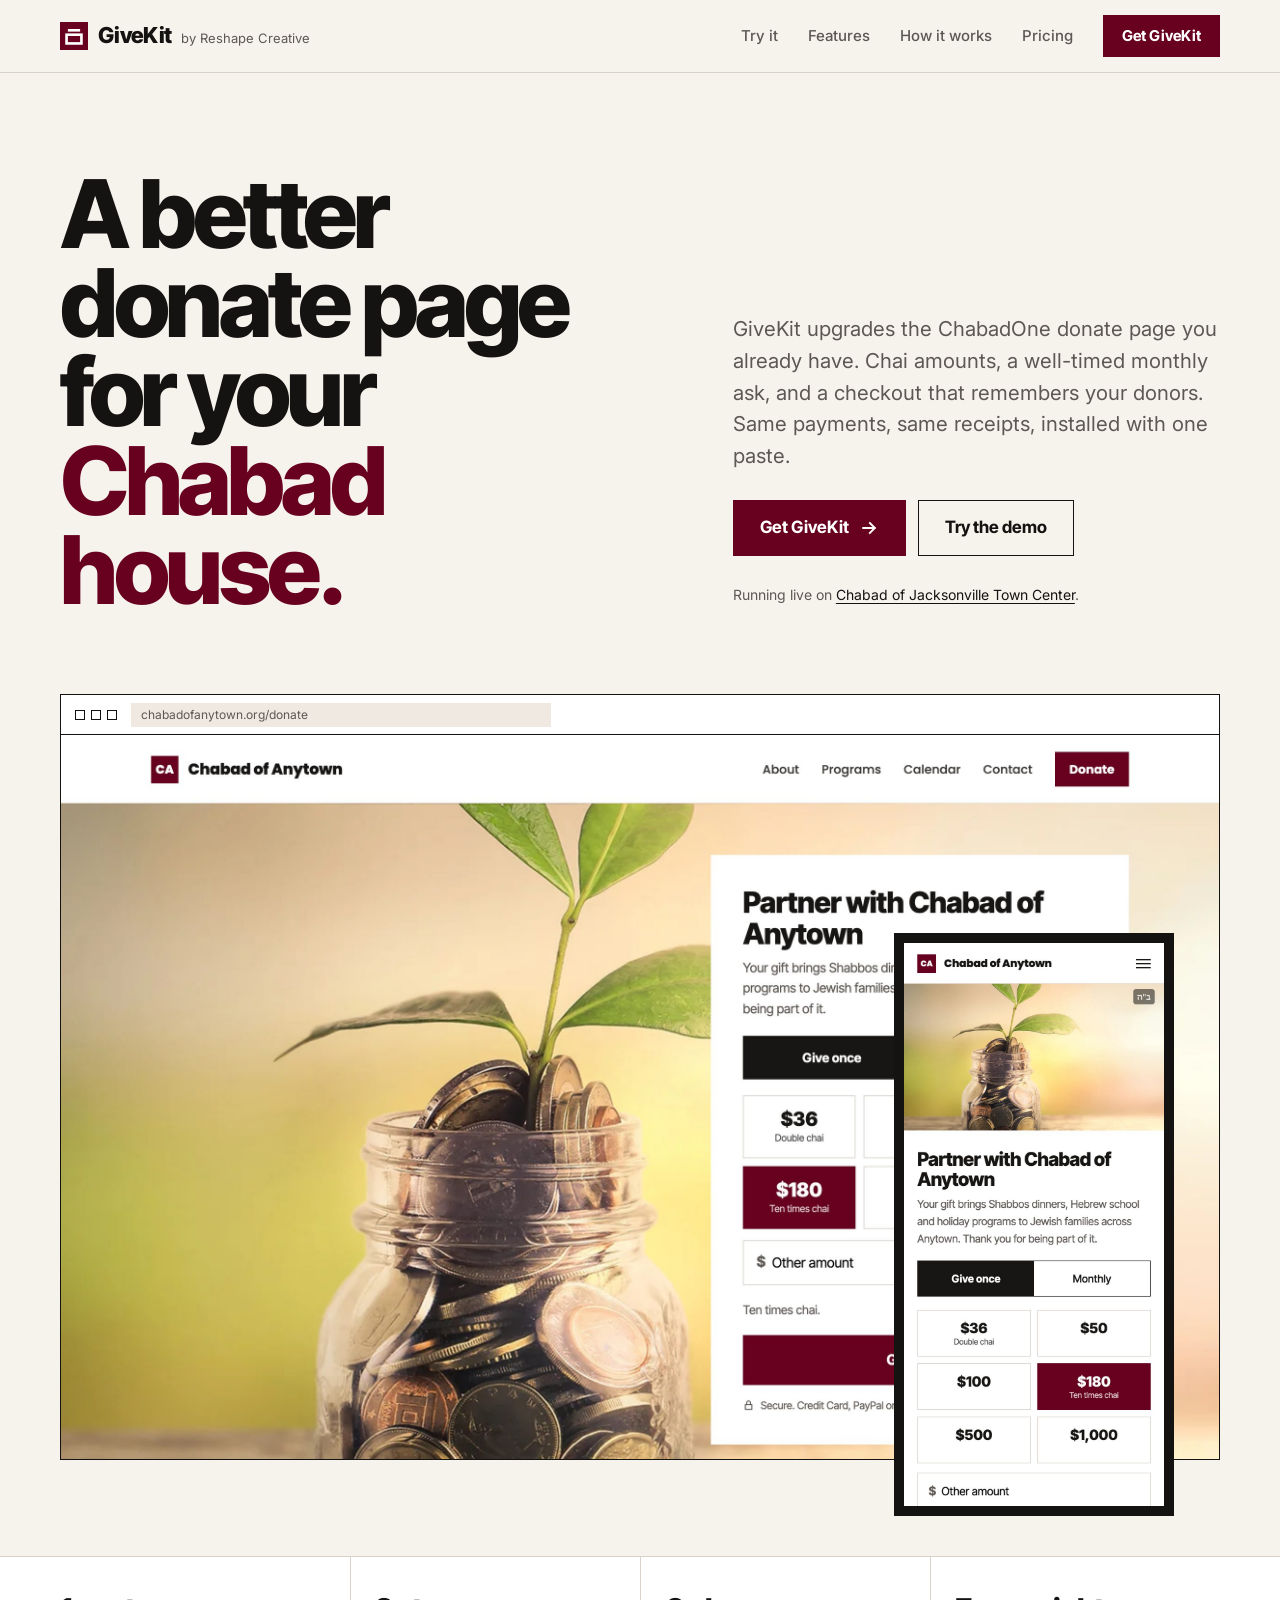
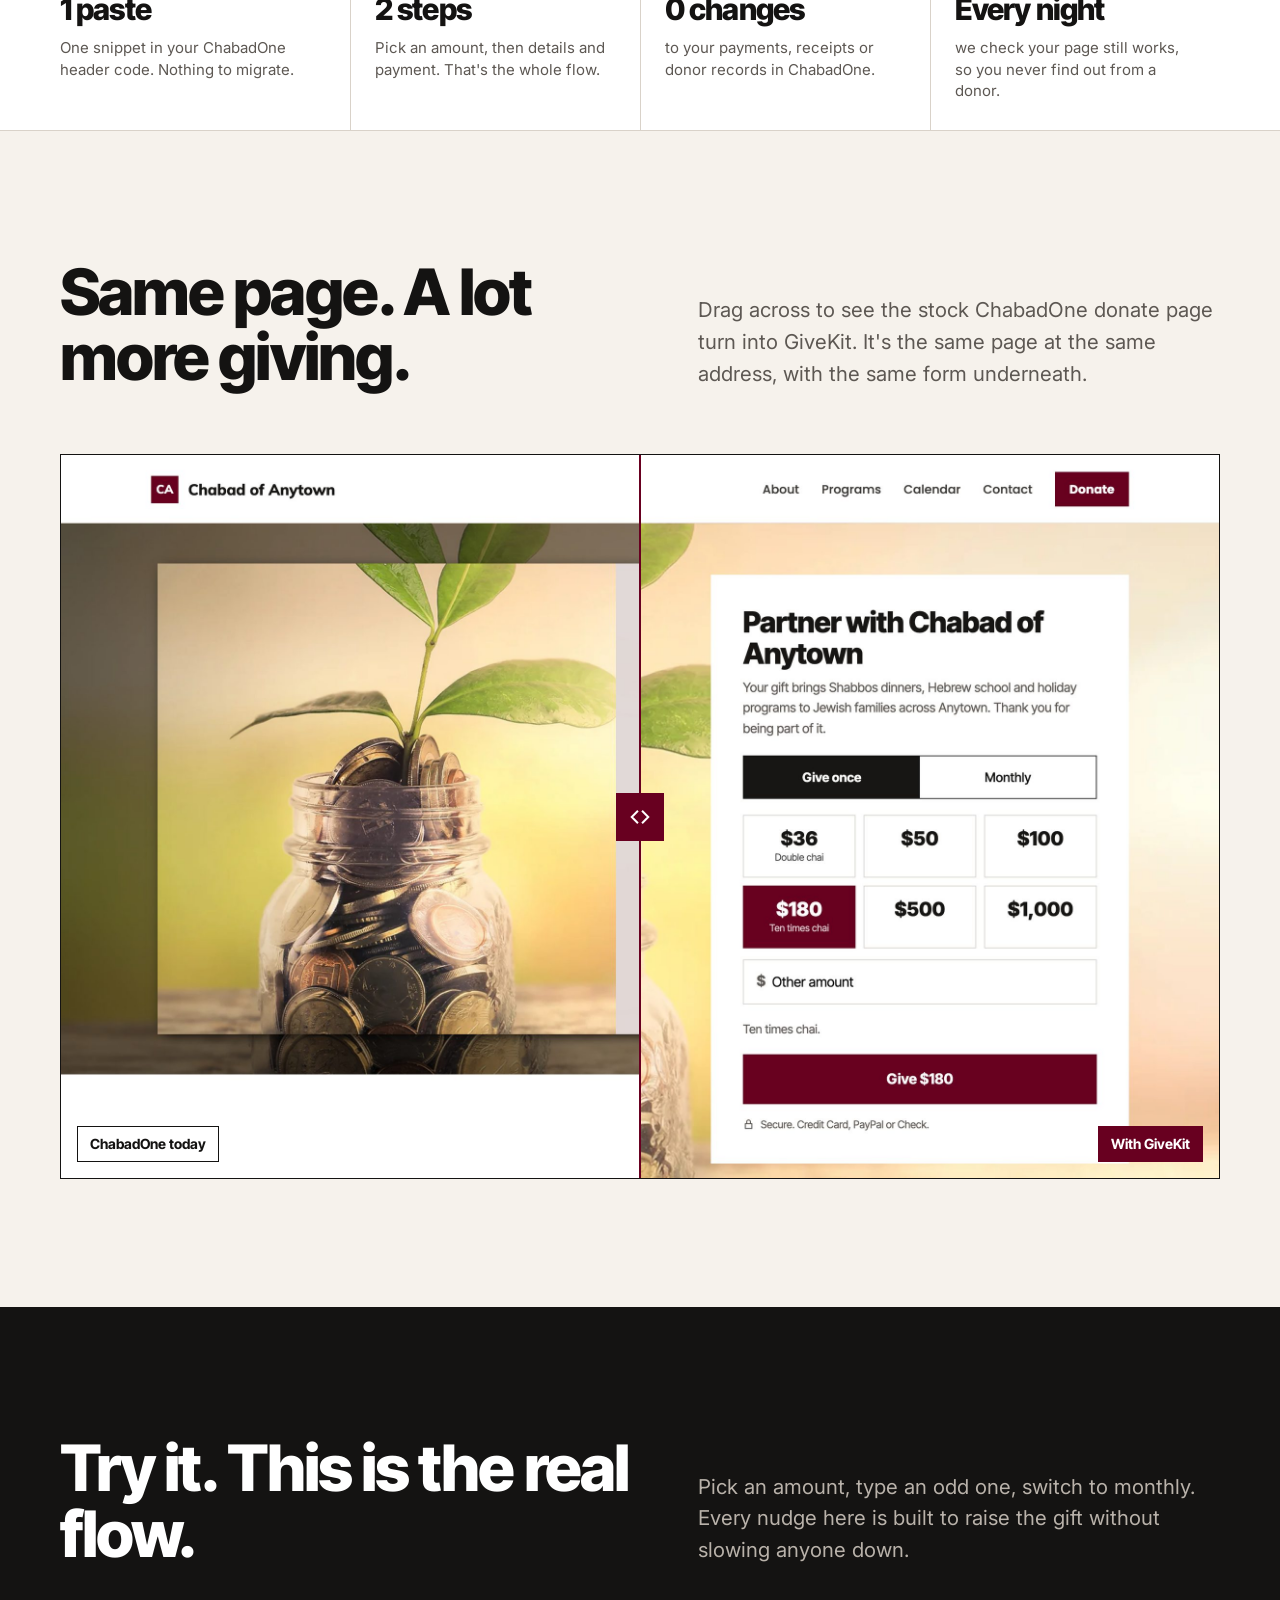
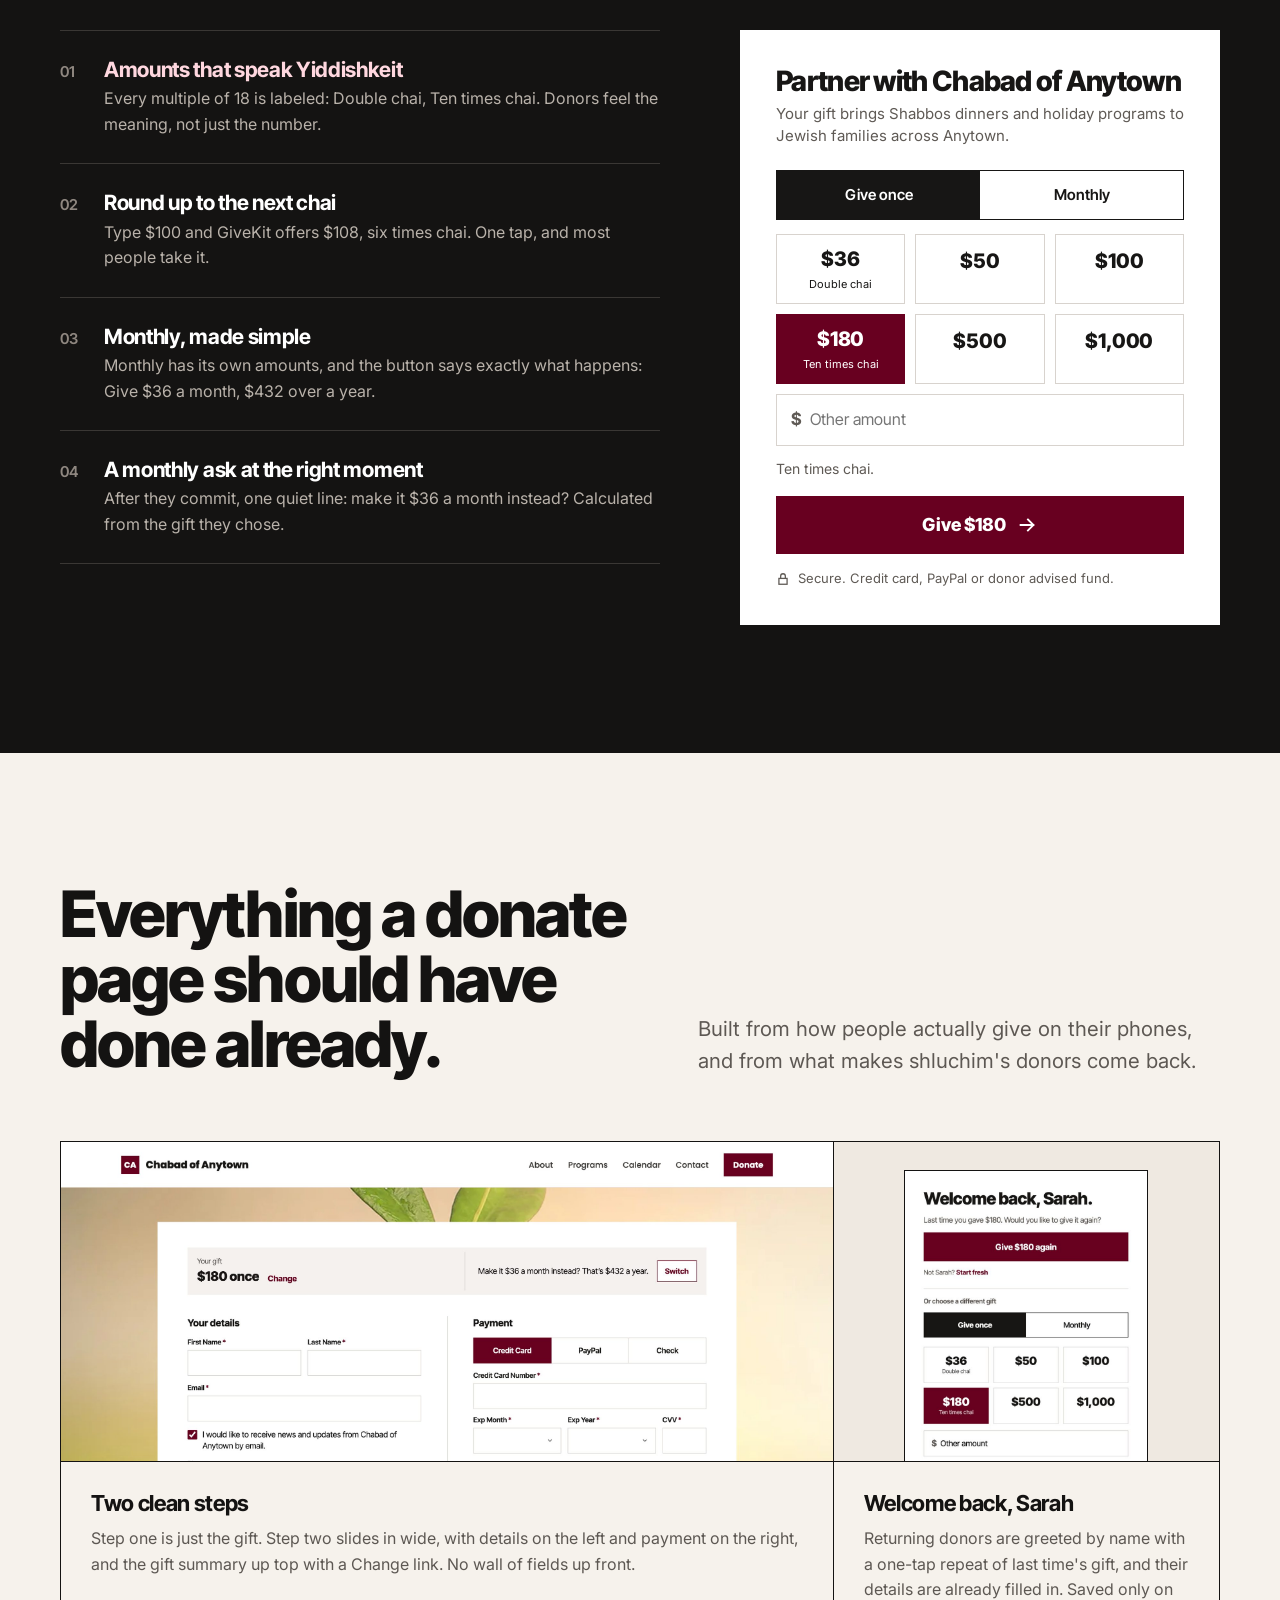
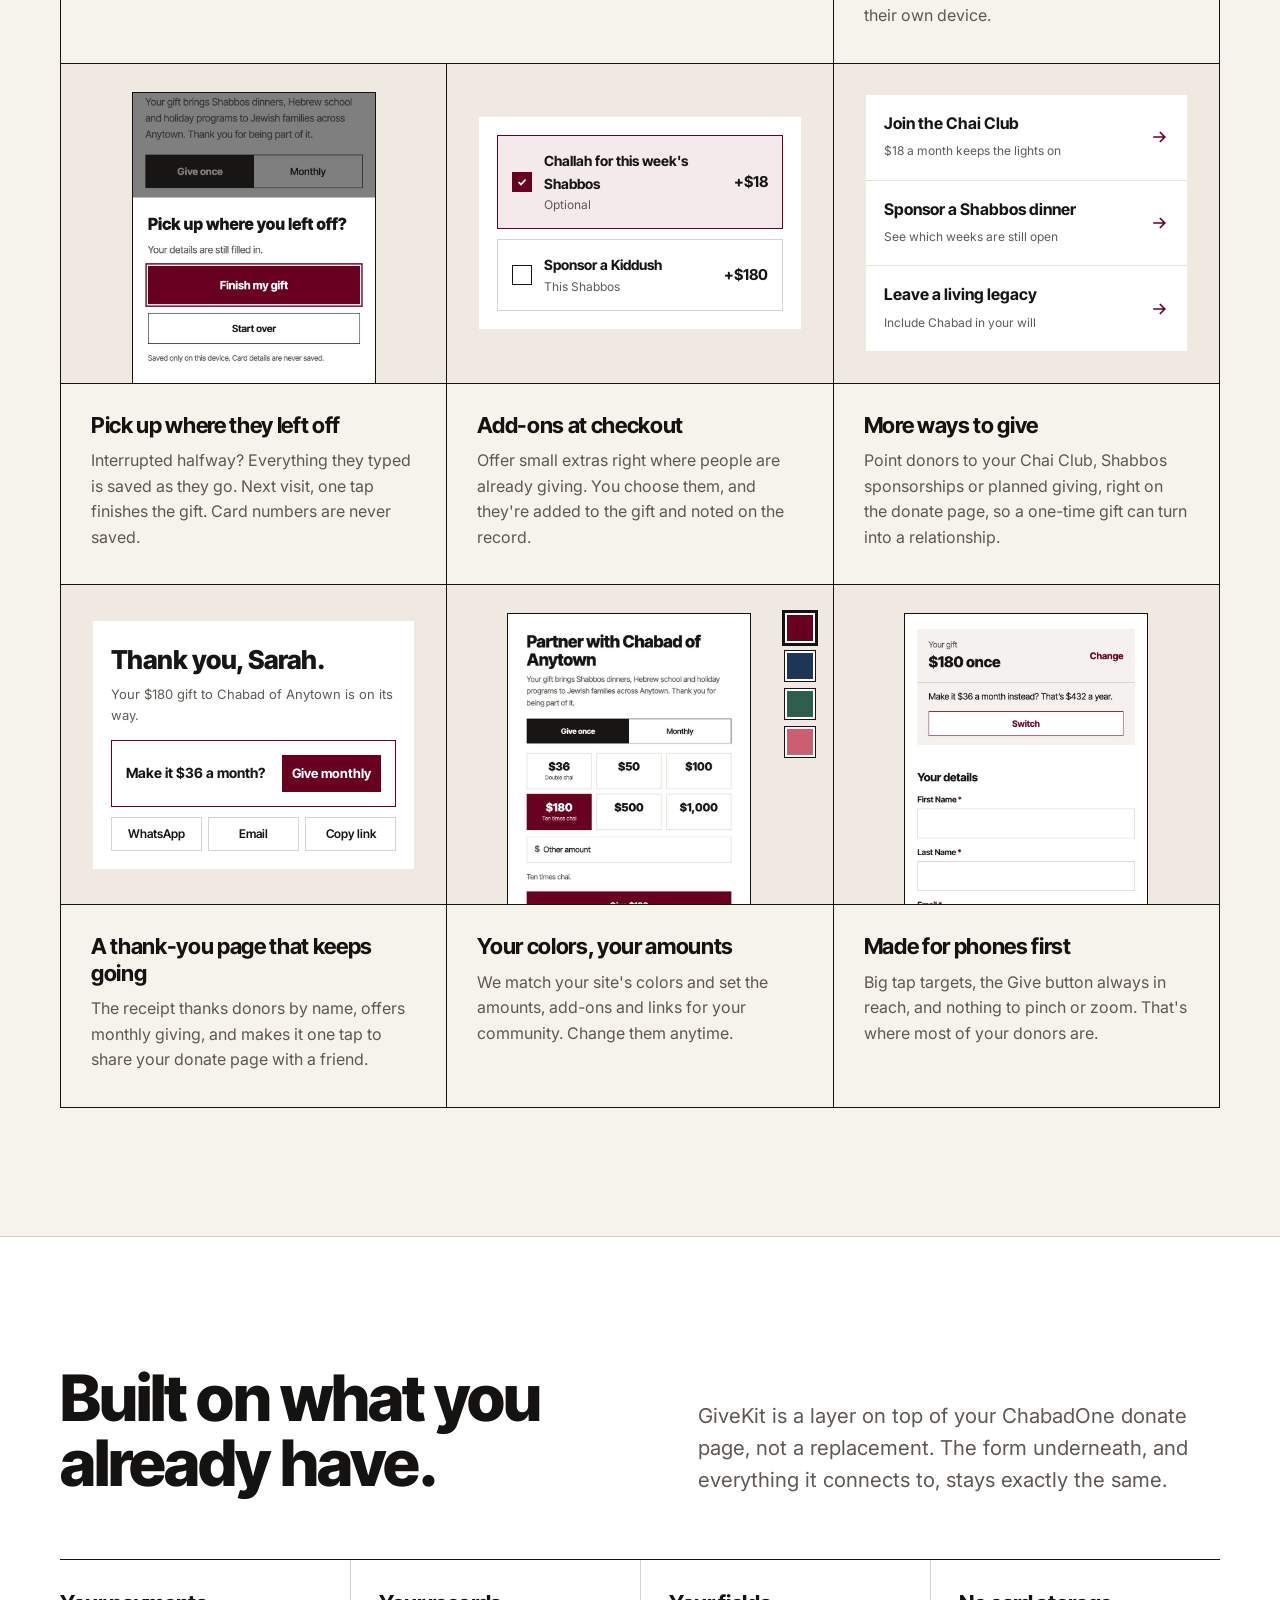
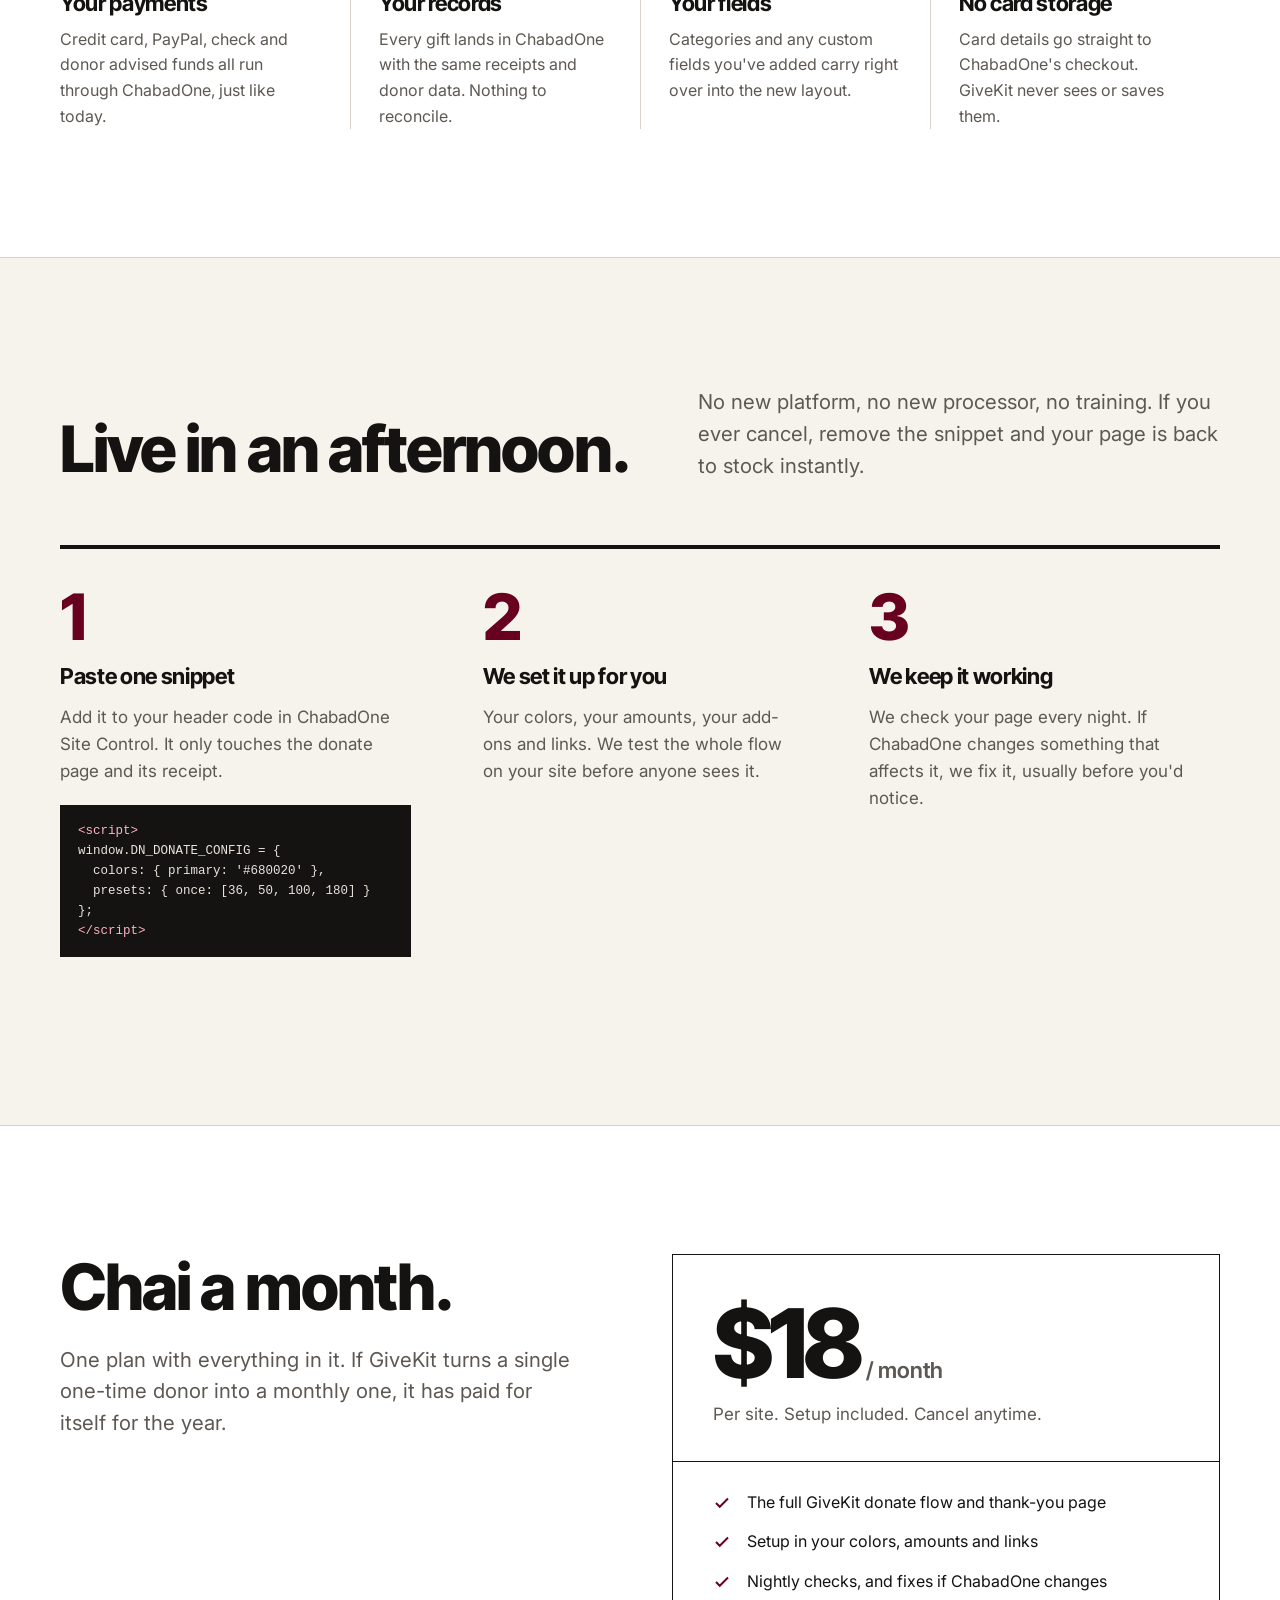
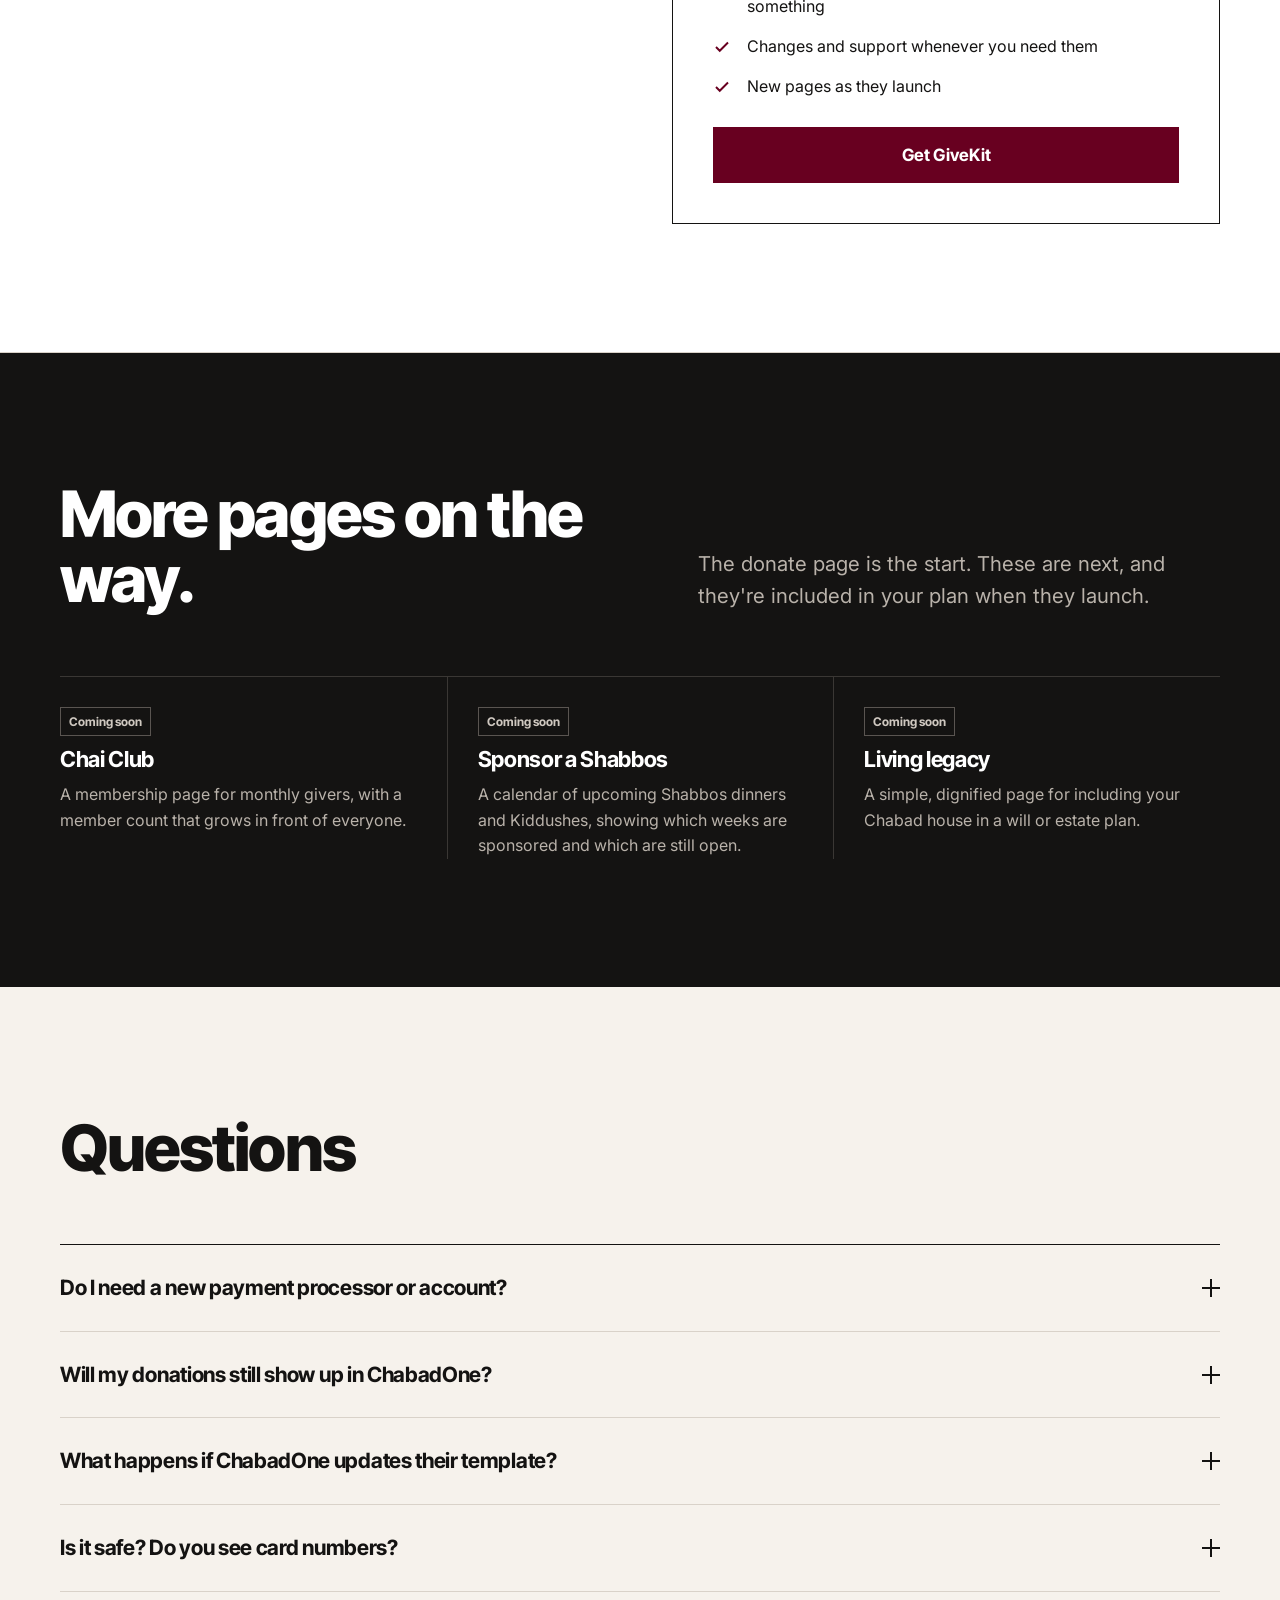
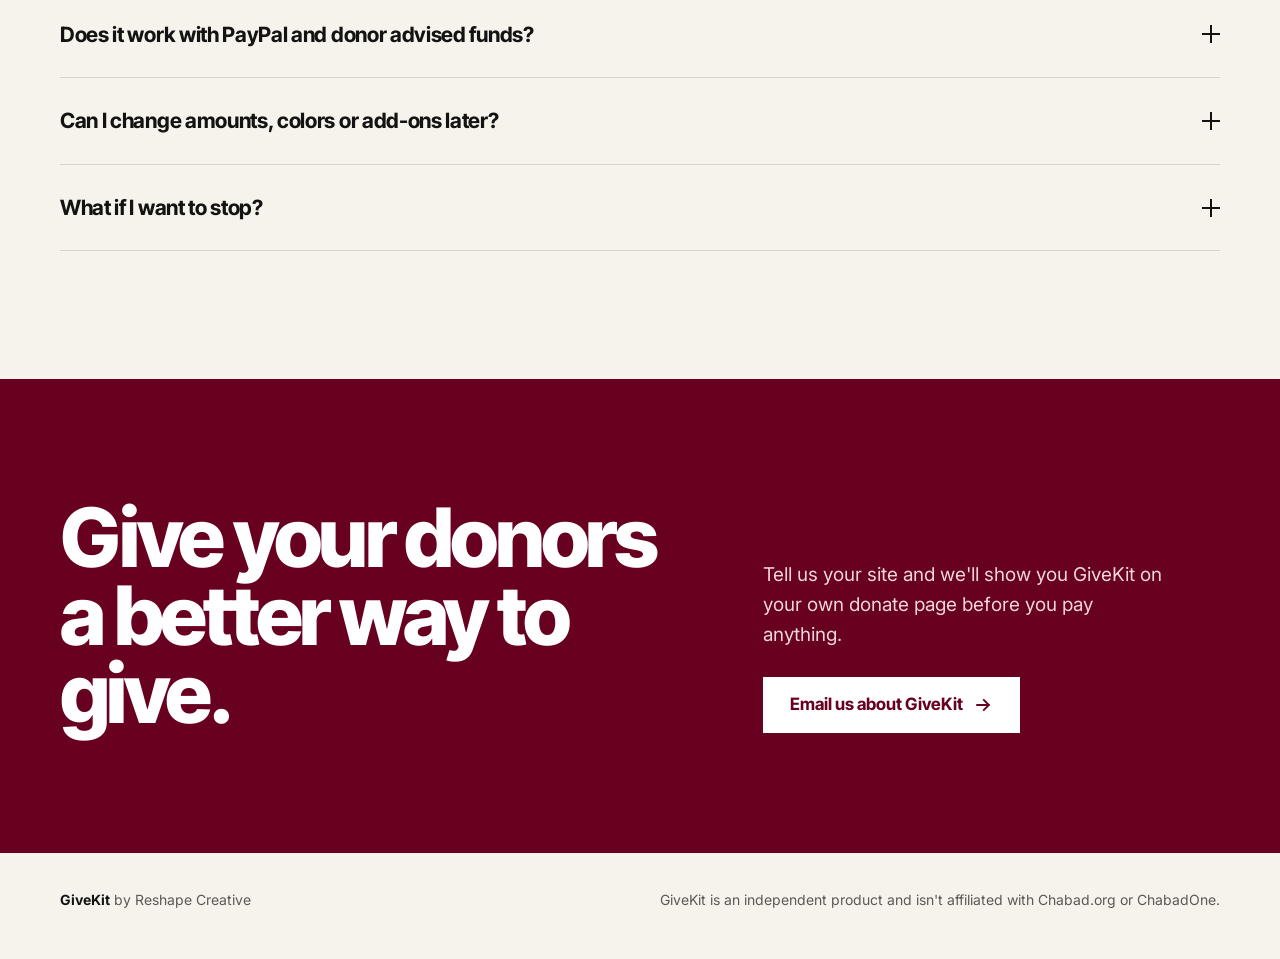
==== givekit/index.html @ 606c8062 "Add GiveKit landing page at /givekit Standalone page (no shared site styles): hero with live screens" ====
<!doctype html>
<html lang="en">
<head>
<meta charset="utf-8">
<meta name="viewport" content="width=device-width, initial-scale=1">
<title>GiveKit by Reshape Creative</title>
<meta name="description" content="GiveKit upgrades the ChabadOne donate page you already have: chai amounts, a smart monthly ask, returning donor memory and a checkout built for phones. Same payments, same receipts, one paste to install.">
<meta property="og:title" content="GiveKit: a better donate page for your Chabad house">
<meta property="og:description" content="Upgrades the ChabadOne donate page you already have. Same payments, same receipts, one paste to install.">
<meta property="og:image" content="https://reshapecreative.com/givekit/img/after-desktop-1.jpg">
<meta name="theme-color" content="#f6f2ec">
<link rel="preconnect" href="https://fonts.googleapis.com">
<link rel="preconnect" href="https://fonts.gstatic.com" crossorigin>
<link href="https://fonts.googleapis.com/css2?family=Inter+Tight:wght@400;500;600;700;800&family=Inter:wght@400;500;600&display=swap" rel="stylesheet">
<link rel="icon" href="data:image/svg+xml,%3Csvg xmlns='http://www.w3.org/2000/svg' viewBox='0 0 32 32'%3E%3Crect width='32' height='32' fill='%23680020'/%3E%3Crect x='9' y='9' width='14' height='3' fill='%23fff'/%3E%3Crect x='7' y='15' width='18' height='10' fill='none' stroke='%23fff' stroke-width='3'/%3E%3C/svg%3E">
<style>
:root {
  --paper: #f6f2ec;
  --white: #ffffff;
  --ink: #141312;
  --muted: #5d5853;
  --line: #d9d2c9;
  --line-2: #e8e2da;
  --soft: #efe9e1;
  --accent: #680020;
  --accent-2: #4f0018;
  --tint: #f4e9eb;
  --display: "Inter Tight", system-ui, -apple-system, "Segoe UI", sans-serif;
  --body: "Inter", system-ui, -apple-system, "Segoe UI", sans-serif;
  --wrap: 1240px;
  --gut: 40px;
}
* { box-sizing: border-box; }
html { -webkit-text-size-adjust: 100%; scroll-behavior: smooth; }
@media (prefers-reduced-motion: reduce) { html { scroll-behavior: auto; } *, *::before, *::after { transition: none !important; animation: none !important; } }
body { margin: 0; background: var(--paper); color: var(--ink); font-family: var(--body); font-size: 17px; line-height: 1.6; -webkit-font-smoothing: antialiased; }
img { display: block; max-width: 100%; height: auto; }
[hidden] { display: none !important; }
a { color: inherit; }
button { font: inherit; color: inherit; cursor: pointer; }
.wrap { max-width: var(--wrap); margin: 0 auto; padding: 0 var(--gut); }
h1, h2, h3 { font-family: var(--display); margin: 0; letter-spacing: -0.03em; line-height: 1.02; font-weight: 800; }
h2 { font-size: clamp(36px, 5vw, 64px); }
h3 { font-size: 22px; letter-spacing: -0.015em; line-height: 1.2; font-weight: 700; }
p { margin: 0; }
.lede { font-size: clamp(18px, 1.6vw, 21px); line-height: 1.55; color: var(--muted); max-width: 40ch; }
.btn { display: inline-flex; align-items: center; justify-content: center; gap: 10px; height: 56px; padding: 0 26px; border: 1px solid var(--accent); background: var(--accent); color: #fff; font-family: var(--display); font-size: 17px; font-weight: 700; text-decoration: none; transition: background .15s, border-color .15s, color .15s; }
.btn:hover { background: var(--accent-2); border-color: var(--accent-2); }
.btn-ghost { background: transparent; color: var(--ink); border-color: var(--ink); }
.btn-ghost:hover { background: var(--ink); color: #fff; border-color: var(--ink); }
.btn svg { flex: none; }
:focus-visible { outline: 2px solid var(--accent); outline-offset: 3px; }

/* ---------- nav ---------- */
.nav { position: sticky; top: 0; z-index: 40; background: rgba(246, 242, 236, .94); backdrop-filter: blur(10px); -webkit-backdrop-filter: blur(10px); border-bottom: 1px solid var(--line); }
.nav .wrap { display: flex; align-items: center; justify-content: space-between; height: 72px; gap: 24px; }
.brand { display: flex; align-items: baseline; gap: 10px; text-decoration: none; }
.brand-mark { align-self: center; width: 28px; height: 28px; flex: none; }
.brand-name { font-family: var(--display); font-weight: 800; font-size: 22px; letter-spacing: -0.03em; }
.brand-by { font-size: 13px; color: var(--muted); white-space: nowrap; }
.nav-links { display: flex; align-items: center; gap: 30px; font-size: 15px; font-weight: 500; }
.nav-links a { text-decoration: none; color: var(--muted); }
.nav-links a:hover { color: var(--ink); }
.nav-links .btn { height: 42px; padding: 0 18px; font-size: 15px; color: #fff; }

/* ---------- hero ---------- */
.hero { padding: 96px 0 0; }
.hero-top { display: grid; grid-template-columns: minmax(0, 1.25fr) minmax(0, 1fr); gap: 64px; align-items: end; }
.hero h1 { font-size: clamp(52px, 7.4vw, 108px); letter-spacing: -0.045em; line-height: .94; }
.hero h1 em { font-style: normal; color: var(--accent); }
.hero-side { display: flex; flex-direction: column; gap: 28px; padding-bottom: 8px; }
.hero-ctas { display: flex; flex-wrap: wrap; gap: 12px; }
.hero-proof { font-size: 14px; color: var(--muted); }
.hero-proof a { color: var(--ink); text-underline-offset: 3px; }
.stage { position: relative; margin-top: 80px; padding-bottom: 96px; }
.browser { background: var(--white); border: 1px solid var(--ink); }
.browser-bar { display: flex; align-items: center; gap: 14px; height: 40px; padding: 0 14px; border-bottom: 1px solid var(--ink); background: var(--white); }
.browser-dots { display: flex; gap: 6px; }
.browser-dots i { width: 10px; height: 10px; border: 1px solid var(--ink); display: block; }
.browser-url { flex: 1; max-width: 420px; height: 24px; display: flex; align-items: center; padding: 0 10px; background: var(--soft); font-size: 12px; color: var(--muted); font-family: var(--body); }
.browser img { width: 100%; }
.phone { position: absolute; right: 4%; bottom: 40px; width: min(25%, 280px); background: var(--ink); padding: 10px; }
.phone img { width: 100%; }

/* ---------- strip ---------- */
.strip { border-top: 1px solid var(--line); border-bottom: 1px solid var(--line); background: var(--white); }
.strip .wrap { display: grid; grid-template-columns: repeat(4, minmax(0, 1fr)); }
.strip-item { padding: 28px 24px 28px 0; display: flex; flex-direction: column; gap: 4px; }
.strip-item + .strip-item { padding-left: 24px; border-left: 1px solid var(--line); }
.strip-num { font-family: var(--display); font-size: 30px; font-weight: 800; letter-spacing: -0.03em; }
.strip-txt { font-size: 15px; color: var(--muted); line-height: 1.45; }

/* ---------- sections ---------- */
.sec { padding: 128px 0; }
.sec-head { display: grid; grid-template-columns: minmax(0, 1.1fr) minmax(0, 1fr); gap: 64px; align-items: end; margin-bottom: 64px; }
.sec-head.single { grid-template-columns: minmax(0, 1fr); max-width: 820px; gap: 0; }
.sec-head h2 { max-width: 14ch; }
.sec-dark { background: var(--ink); color: #fff; }
.sec-dark .lede { color: #b9b2aa; }
.sec-white { background: var(--white); border-top: 1px solid var(--line); border-bottom: 1px solid var(--line); }

/* ---------- before / after ---------- */
.compare { position: relative; border: 1px solid var(--ink); background: var(--white); user-select: none; -webkit-user-select: none; touch-action: pan-y; }
.compare img { width: 100%; }
.compare .after { position: absolute; inset: 0; clip-path: inset(0 0 0 var(--split, 50%)); }
.compare .after img { width: 100%; height: 100%; object-fit: cover; }
.compare-handle { position: absolute; top: 0; bottom: 0; left: var(--split, 50%); width: 2px; margin-left: -1px; background: var(--accent); pointer-events: none; }
.compare-knob { position: absolute; top: 50%; left: 50%; width: 48px; height: 48px; margin: -24px 0 0 -24px; background: var(--accent); color: #fff; display: flex; align-items: center; justify-content: center; }
.compare input { position: absolute; inset: 0; width: 100%; height: 100%; margin: 0; opacity: 0; cursor: ew-resize; }
.compare-tag { position: absolute; bottom: 16px; padding: 6px 12px; font-family: var(--display); font-size: 14px; font-weight: 700; pointer-events: none; }
.compare-tag.l { left: 16px; background: var(--white); border: 1px solid var(--ink); }
.compare-tag.r { right: 16px; background: var(--accent); color: #fff; border: 1px solid var(--accent); }
.compare-note { margin-top: 18px; font-size: 14px; color: var(--muted); }

/* ---------- live demo ---------- */
.demo-grid { display: grid; grid-template-columns: minmax(0, 1fr) 480px; gap: 80px; align-items: start; }
.demo-notes { display: flex; flex-direction: column; }
.demo-note { padding: 26px 0; border-top: 1px solid #3a3734; display: grid; grid-template-columns: 44px minmax(0, 1fr); gap: 4px 0; }
.demo-note:last-child { border-bottom: 1px solid #3a3734; }
.demo-note b { font-family: var(--display); font-size: 15px; color: #8f8780; font-weight: 600; grid-row: span 2; padding-top: 3px; }
.demo-note h3 { color: #fff; font-size: 21px; }
.demo-note p { color: #b9b2aa; font-size: 16px; }
.demo-note.is-on h3 { color: #ffd7df; }

.card { --c: var(--accent); --c2: var(--accent-2); background: var(--white); color: #171615; padding: 36px; font-family: var(--display); position: sticky; top: 104px; }
.card h4 { margin: 0 0 6px; font-size: 28px; font-weight: 800; letter-spacing: -0.025em; line-height: 1.1; }
.card .sub { font-family: var(--body); font-size: 15px; color: #5f5a55; margin-bottom: 22px; line-height: 1.5; }
.freq { display: grid; grid-template-columns: 1fr 1fr; border: 1px solid #171615; margin-bottom: 14px; }
.freq button { height: 48px; border: 0; background: #fff; font-family: var(--display); font-size: 15px; font-weight: 600; }
.freq button.on { background: #171615; color: #fff; }
.presets { display: grid; grid-template-columns: repeat(3, minmax(0, 1fr)); gap: 10px; margin-bottom: 10px; }
.presets button { height: 70px; border: 1px solid #d8d3ce; background: #fff; display: flex; flex-direction: column; align-items: center; justify-content: center; gap: 1px; transition: border-color .15s, background .15s; }
.presets button:hover { border-color: #171615; }
.presets button.on { background: var(--c); border-color: var(--c); color: #fff; }
.presets .amt { font-size: 20px; font-weight: 800; letter-spacing: -0.01em; }
.presets .lbl { font-family: var(--body); font-size: 11px; min-height: 14px; }
.other { display: flex; align-items: center; height: 52px; border: 1px solid #d8d3ce; padding: 0 14px; gap: 6px; margin-bottom: 12px; }
.other:focus-within { border-color: #171615; }
.other span { font-weight: 700; color: #5f5a55; }
.other input { flex: 1; min-width: 0; border: 0; outline: 0; font: inherit; font-size: 16px; background: transparent; }
.round { display: flex; align-items: center; justify-content: space-between; gap: 12px; padding: 12px 14px; background: var(--tint); font-family: var(--body); font-size: 14px; margin-bottom: 12px; }
.round button { flex: none; height: 36px; padding: 0 12px; border: 1px solid var(--c); background: #fff; color: var(--c); font-family: var(--display); font-weight: 700; font-size: 14px; }
.round button:hover { background: var(--c); color: #fff; }
.impact { font-family: var(--body); font-size: 14px; color: #5f5a55; min-height: 21px; margin-bottom: 16px; }
.go { width: 100%; height: 58px; border: 0; background: var(--c); color: #fff; font-family: var(--display); font-size: 18px; font-weight: 800; display: flex; align-items: center; justify-content: center; gap: 10px; }
.go:hover { background: var(--c2); }
.secure { display: flex; align-items: center; gap: 8px; margin-top: 14px; font-family: var(--body); font-size: 13px; color: #5f5a55; }
.step { transition: opacity .22s ease, transform .22s ease; }
.step.leave { opacity: 0; transform: translateX(-24px); }
.step.enter { opacity: 0; transform: translateX(24px); transition: none; }
.summary { background: #f4f1ee; padding: 16px 18px; display: flex; flex-wrap: wrap; align-items: center; justify-content: space-between; gap: 10px; margin-bottom: 18px; }
.summary .s-l { font-family: var(--body); font-size: 12px; color: #5f5a55; }
.summary .s-a { font-size: 22px; font-weight: 800; }
.summary .chg { border: 0; background: none; color: var(--c); font-weight: 700; font-size: 14px; padding: 0; }
.summary .ups { flex: 1 0 100%; margin: 4px -18px -16px; padding: 12px 18px 14px; border-top: 1px solid #d8d3ce; display: flex; align-items: center; justify-content: space-between; gap: 12px; font-family: var(--body); font-size: 14px; }
.summary .ups button { flex: none; height: 36px; padding: 0 12px; border: 1px solid var(--c); background: #fff; color: var(--c); font-family: var(--display); font-weight: 700; font-size: 14px; }
.fake-row { display: grid; grid-template-columns: 1fr 1fr; gap: 10px; margin-bottom: 10px; }
.fake { display: flex; flex-direction: column; gap: 4px; font-family: var(--body); font-size: 12px; font-weight: 600; }
.fake i { display: block; height: 44px; border: 1px solid #d8d3ce; font-style: normal; font-weight: 400; font-size: 15px; padding: 11px 12px; color: #171615; }
.tabs { display: grid; grid-template-columns: repeat(3, 1fr); border: 1px solid #d8d3ce; margin: 6px 0 14px; }
.tabs span { height: 40px; display: flex; align-items: center; justify-content: center; font-size: 13px; font-weight: 600; }
.tabs span + span { border-left: 1px solid #d8d3ce; }
.tabs span.on { background: var(--c); color: #fff; }
.demo-toast { margin-top: 12px; font-family: var(--body); font-size: 14px; background: #f4f1ee; padding: 12px 14px; }

/* ---------- features ---------- */
.feats { display: grid; grid-template-columns: repeat(3, minmax(0, 1fr)); border-top: 1px solid var(--ink); border-left: 1px solid var(--ink); }
.feat { border-right: 1px solid var(--ink); border-bottom: 1px solid var(--ink); background: var(--paper); display: flex; flex-direction: column; }
.feat-vis { height: 320px; display: flex; align-items: center; justify-content: center; padding: 32px; background: var(--soft); border-bottom: 1px solid var(--ink); overflow: hidden; position: relative; }
.feat-txt { padding: 28px 30px 34px; display: flex; flex-direction: column; gap: 10px; }
.feat-txt p { color: var(--muted); font-size: 16px; }
.feat.wide { grid-column: span 2; }
.feat.wide .feat-vis { height: 320px; }
.ui { background: #fff; font-family: var(--display); color: #171615; width: 100%; max-width: 360px; }
.ui-pad { padding: 18px; }
.mini-presets { display: grid; grid-template-columns: repeat(3, 1fr); gap: 8px; }
.mini-presets span { height: 62px; border: 1px solid #d8d3ce; display: flex; flex-direction: column; align-items: center; justify-content: center; font-weight: 800; font-size: 18px; background: #fff; }
.mini-presets span small { font-family: var(--body); font-weight: 400; font-size: 10px; }
.mini-presets span.on { background: var(--accent); color: #fff; border-color: var(--accent); }
.shot-crop { width: 100%; height: 100%; object-fit: cover; object-position: top; border: 1px solid var(--ink); }
.feat-vis.bleed { padding: 28px 28px 0; align-items: flex-end; }
.bleed .shot-b { width: 74%; height: 100%; object-fit: cover; object-position: top; border: 1px solid var(--ink); border-bottom: 0; background: #fff; }
.bleed .shot-b.bottom { object-position: bottom; }
.swatches { position: absolute; right: 18px; top: 28px; display: flex; flex-direction: column; gap: 8px; z-index: 2; }
.swatches button { width: 30px; height: 30px; border: 2px solid #fff; padding: 0; outline: 1px solid var(--ink); }
.swatches button.on { outline: 3px solid var(--ink); }
.themes { position: relative; width: 74%; height: 100%; margin-right: 22px; }
.themes img { position: absolute; inset: 0; width: 100%; height: 100%; object-fit: cover; object-position: top; border: 1px solid var(--ink); border-bottom: 0; background: #fff; opacity: 0; transition: opacity .3s; }
.themes img.on { opacity: 1; }
.thanks-ui h5 { margin: 0 0 4px; font-size: 26px; font-weight: 800; letter-spacing: -0.02em; }
.thanks-ui p { font-family: var(--body); font-size: 13px; color: #5f5a55; margin-bottom: 14px; }
.thanks-ui .tm { border: 1px solid var(--accent); padding: 14px; display: flex; align-items: center; justify-content: space-between; gap: 10px; font-size: 14px; font-weight: 700; }
.thanks-ui .tm span { background: var(--accent); color: #fff; padding: 8px 10px; font-size: 13px; white-space: nowrap; }
.thanks-ui .sh { display: flex; gap: 6px; margin-top: 10px; }
.thanks-ui .sh span { flex: 1; height: 34px; border: 1px solid #d8d3ce; display: flex; align-items: center; justify-content: center; font-size: 12px; font-weight: 600; }
.addon-ui { display: flex; flex-direction: column; gap: 10px; }
.addon-ui .ad { display: flex; align-items: center; gap: 12px; border: 1px solid #d8d3ce; padding: 14px; background: #fff; font-size: 14px; font-weight: 700; }
.addon-ui .ad.on { border-color: var(--accent); background: var(--tint); }
.addon-ui .bx { width: 20px; height: 20px; border: 1px solid #171615; flex: none; display: flex; align-items: center; justify-content: center; }
.addon-ui .ad.on .bx { background: var(--accent); border-color: var(--accent); }
.addon-ui .ad small { display: block; font-family: var(--body); font-weight: 400; font-size: 12px; color: #5f5a55; }
.addon-ui .pr { margin-left: auto; font-size: 15px; }
.ways-ui { width: 100%; max-width: 420px; background: #fff; }
.ways-ui div { display: flex; align-items: center; justify-content: space-between; padding: 16px 18px; border-bottom: 1px solid #e6e2de; font-family: var(--display); }
.ways-ui div:last-child { border-bottom: 0; }
.ways-ui b { display: block; font-size: 16px; }
.ways-ui small { font-family: var(--body); font-size: 12px; color: #5f5a55; }
.ways-ui svg { color: var(--accent); flex: none; }

/* ---------- step 2 showcase ---------- */
.showcase { border: 1px solid var(--ink); background: var(--white); }

/* ---------- compat ---------- */
.compat { display: grid; grid-template-columns: repeat(4, minmax(0, 1fr)); gap: 0; border-top: 1px solid var(--ink); }
.compat div { padding: 30px 28px 0 0; display: flex; flex-direction: column; gap: 10px; }
.compat div + div { padding-left: 28px; border-left: 1px solid var(--line); }
.compat p { color: var(--muted); font-size: 16px; }

/* ---------- how ---------- */
.steps { display: grid; grid-template-columns: repeat(3, minmax(0, 1fr)); gap: 0; counter-reset: s; }
.stepbox { padding: 36px 36px 40px 0; border-top: 4px solid var(--ink); display: flex; flex-direction: column; gap: 14px; }
.stepbox + .stepbox { padding-left: 36px; }
.stepbox .n { font-family: var(--display); font-size: 64px; font-weight: 800; letter-spacing: -0.05em; line-height: 1; color: var(--accent); }
.stepbox p { color: var(--muted); }
.snippet { margin-top: 6px; background: var(--ink); color: #e9e3db; font-family: ui-monospace, "SF Mono", Menlo, monospace; font-size: 12.5px; line-height: 1.6; padding: 16px 18px; overflow-x: auto; white-space: pre; }
.snippet .k { color: #ffb3c1; }

/* ---------- pricing ---------- */
.price-grid { display: grid; grid-template-columns: minmax(0, 1fr) minmax(0, 1fr); gap: 64px; align-items: start; }
.price-card { background: var(--white); border: 1px solid var(--ink); }
.price-top { padding: 40px 40px 32px; border-bottom: 1px solid var(--ink); }
.price-amt { font-family: var(--display); font-size: 96px; font-weight: 800; letter-spacing: -0.06em; line-height: 1; }
.price-amt small { font-size: 22px; letter-spacing: -0.01em; font-weight: 600; color: var(--muted); margin-left: 6px; }
.price-sub { margin-top: 10px; color: var(--muted); }
.price-list { list-style: none; margin: 0; padding: 28px 40px; display: flex; flex-direction: column; gap: 14px; }
.price-list li { display: grid; grid-template-columns: 22px minmax(0, 1fr); gap: 12px; font-size: 16px; }
.price-list svg { color: var(--accent); margin-top: 4px; }
.price-cta { padding: 0 40px 40px; }
.price-cta .btn { width: 100%; }

/* ---------- roadmap ---------- */
.road { display: grid; grid-template-columns: repeat(3, minmax(0, 1fr)); gap: 0; border-top: 1px solid #3a3734; }
.road div { padding: 30px 30px 0 0; display: flex; flex-direction: column; gap: 10px; }
.road div + div { padding-left: 30px; border-left: 1px solid #3a3734; }
.road h3 { color: #fff; }
.road p { color: #b9b2aa; font-size: 16px; }
.road .soon { align-self: flex-start; font-family: var(--display); font-size: 12px; font-weight: 700; padding: 4px 8px; border: 1px solid #5a5551; color: #cfc8c0; }

/* ---------- faq ---------- */
.faq { border-top: 1px solid var(--ink); }
.faq details { border-bottom: 1px solid var(--line); }
.faq summary { list-style: none; cursor: pointer; display: flex; justify-content: space-between; align-items: center; gap: 24px; padding: 26px 0; font-family: var(--display); font-size: 21px; font-weight: 700; letter-spacing: -0.015em; }
.faq summary::-webkit-details-marker { display: none; }
.faq summary i { flex: none; width: 18px; height: 18px; position: relative; }
.faq summary i::before, .faq summary i::after { content: ""; position: absolute; left: 0; right: 0; top: 8px; height: 2px; background: var(--ink); transition: transform .2s; }
.faq summary i::after { transform: rotate(90deg); }
.faq details[open] summary i::after { transform: rotate(0); }
.faq .a { padding: 0 0 28px; color: var(--muted); max-width: 70ch; }

/* ---------- final ---------- */
.final { background: var(--accent); color: #fff; padding: 120px 0; }
.final .wrap { display: grid; grid-template-columns: minmax(0, 1.4fr) minmax(0, 1fr); gap: 64px; align-items: end; }
.final h2 { font-size: clamp(44px, 6.4vw, 92px); letter-spacing: -0.045em; line-height: .95; }
.final p { color: #f1d6dc; font-size: 19px; margin-bottom: 26px; max-width: 34ch; }
.final .btn { background: #fff; color: var(--accent); border-color: #fff; }
.final .btn:hover { background: var(--ink); color: #fff; border-color: var(--ink); }
.foot { padding: 36px 0 48px; font-size: 14px; color: var(--muted); }
.foot .wrap { display: flex; flex-wrap: wrap; justify-content: space-between; gap: 12px 32px; }

/* ---------- reveal ---------- */
.rv { opacity: 0; transform: translateY(18px); transition: opacity .6s ease, transform .6s ease; }
.rv.in { opacity: 1; transform: none; }
.no-js .rv { opacity: 1; transform: none; }

/* ---------- responsive ---------- */
@media (max-width: 1080px) {
  :root { --gut: 28px; }
  .hero-top, .sec-head, .price-grid, .final .wrap { grid-template-columns: minmax(0, 1fr); gap: 32px; }
  .demo-grid { grid-template-columns: minmax(0, 1fr); gap: 48px; }
  .card { position: relative; top: auto; max-width: 520px; }
  .feats { grid-template-columns: repeat(2, minmax(0, 1fr)); }
  .feat.wide { grid-column: span 2; }
  .compat { grid-template-columns: repeat(2, minmax(0, 1fr)); }
  .compat div:nth-child(3) { padding-left: 0; border-left: 0; }
  .compat div:nth-child(n+3) { padding-top: 36px; }
}
@media (max-width: 760px) {
  :root { --gut: 20px; }
  body { font-size: 16px; }
  .nav .wrap { height: 62px; }
  .nav-links a:not(.btn) { display: none; }
  .brand-by { display: none; }
  .hero { padding-top: 56px; }
  .stage { margin-top: 48px; padding-bottom: 120px; }
  .phone { width: 40%; right: 12px; bottom: 24px; padding: 6px; }
  .browser-bar { height: 30px; }
  .browser-url { display: none; }
  .strip .wrap { grid-template-columns: repeat(2, minmax(0, 1fr)); }
  .strip-item, .strip-item + .strip-item { padding: 22px 16px; border-left: 0; }
  .strip-item:nth-child(even) { border-left: 1px solid var(--line); }
  .strip-item:nth-child(n+3) { border-top: 1px solid var(--line); }
  .strip-num { font-size: 23px; white-space: nowrap; }
  .sec { padding: 88px 0; }
  .sec-head { margin-bottom: 40px; }
  .feats { grid-template-columns: minmax(0, 1fr); }
  .feat.wide { grid-column: auto; }
  .feat-vis, .feat.wide .feat-vis { height: 260px; padding: 22px; }
  .card { padding: 24px 20px; }
  .steps, .road, .compat { grid-template-columns: minmax(0, 1fr); }
  .stepbox, .stepbox + .stepbox { padding: 28px 0 36px; }
  .road div, .road div + div, .compat div, .compat div + div { padding: 26px 0 0; border-left: 0; }
  .road div + div, .compat div + div { margin-top: 26px; border-top: 1px solid var(--line); }
  .road div + div { border-top-color: #3a3734; }
  .compat div:nth-child(n+3) { padding-top: 26px; }
  .price-top, .price-list { padding-left: 24px; padding-right: 24px; }
  .price-cta { padding: 0 24px 28px; }
  .price-amt { font-size: 76px; }
  .final { padding: 88px 0; }
  .compare-tag { bottom: 10px; font-size: 12px; padding: 4px 8px; }
  .compare-tag.l { left: 10px; } .compare-tag.r { right: 10px; }
  .compare-knob { width: 40px; height: 40px; margin: -20px 0 0 -20px; }
}
</style>
</head>
<body class="no-js">
<script>document.body.classList.remove('no-js');</script>

<header class="nav">
  <div class="wrap">
    <a class="brand" href="#top" aria-label="GiveKit home">
      <svg class="brand-mark" viewBox="0 0 32 32" aria-hidden="true"><rect width="32" height="32" fill="#680020"/><rect x="9" y="8" width="14" height="3" fill="#fff"/><rect x="7.5" y="14.5" width="17" height="10" fill="none" stroke="#fff" stroke-width="3"/></svg>
      <span class="brand-name">GiveKit</span>
      <span class="brand-by">by Reshape Creative</span>
    </a>
    <nav class="nav-links" aria-label="Page">
      <a href="#demo">Try it</a>
      <a href="#features">Features</a>
      <a href="#how">How it works</a>
      <a href="#pricing">Pricing</a>
      <a class="btn" href="#get">Get GiveKit</a>
    </nav>
  </div>
</header>

<main id="top">
  <section class="hero">
    <div class="wrap">
      <div class="hero-top">
        <h1>A better donate page for your <em>Chabad house.</em></h1>
        <div class="hero-side">
          <p class="lede">GiveKit upgrades the ChabadOne donate page you already have. Chai amounts, a well-timed monthly ask, and a checkout that remembers your donors. Same payments, same receipts, installed with one paste.</p>
          <div class="hero-ctas">
            <a class="btn" href="#get">Get GiveKit <svg width="20" height="20" viewBox="0 0 24 24" fill="none" stroke="currentColor" stroke-width="2.2" stroke-linecap="square" aria-hidden="true"><path d="M5 12h14M13 6l6 6-6 6"/></svg></a>
            <a class="btn btn-ghost" href="#demo">Try the demo</a>
          </div>
          <p class="hero-proof">Running live on <a href="https://www.southsidechabad.com/4970020" target="_blank" rel="noopener">Chabad of Jacksonville Town Center</a>.</p>
        </div>
      </div>
      <div class="stage rv">
        <div class="browser">
          <div class="browser-bar"><span class="browser-dots"><i></i><i></i><i></i></span><span class="browser-url">chabadofanytown.org/donate</span></div>
          <img src="img/after-desktop-1.jpg" width="2400" height="1500" alt="A ChabadOne donate page with GiveKit: a photo behind a clean white panel with a once or monthly switch, six chai amounts and a large Give $180 button.">
        </div>
        <div class="phone"><img src="img/after-mobile-1.jpg" width="780" height="1688" alt="The same donate page on a phone."></div>
      </div>
    </div>
  </section>

  <section class="strip" aria-label="At a glance">
    <div class="wrap">
      <div class="strip-item"><span class="strip-num">1 paste</span><span class="strip-txt">One snippet in your ChabadOne header code. Nothing to migrate.</span></div>
      <div class="strip-item"><span class="strip-num">2 steps</span><span class="strip-txt">Pick an amount, then details and payment. That's the whole flow.</span></div>
      <div class="strip-item"><span class="strip-num">0 changes</span><span class="strip-txt">to your payments, receipts or donor records in ChabadOne.</span></div>
      <div class="strip-item"><span class="strip-num">Every night</span><span class="strip-txt">we check your page still works, so you never find out from a donor.</span></div>
    </div>
  </section>

  <section class="sec" id="compare">
    <div class="wrap">
      <div class="sec-head">
        <h2>Same page. A lot more giving.</h2>
        <p class="lede">Drag across to see the stock ChabadOne donate page turn into GiveKit. It's the same page at the same address, with the same form underneath.</p>
      </div>
      <div class="compare rv" style="--split:50%">
        <img src="img/before-desktop.jpg" width="2400" height="1500" alt="The standard ChabadOne donate page.">
        <div class="after"><img src="img/after-desktop-1.jpg" width="2400" height="1500" alt="" aria-hidden="true"></div>
        <span class="compare-tag l">ChabadOne today</span>
        <span class="compare-tag r">With GiveKit</span>
        <div class="compare-handle"><span class="compare-knob"><svg width="22" height="22" viewBox="0 0 24 24" fill="none" stroke="currentColor" stroke-width="2.2" stroke-linecap="square" aria-hidden="true"><path d="M9 6l-6 6 6 6M15 6l6 6-6 6"/></svg></span></div>
        <input type="range" min="0" max="100" value="50" aria-label="Compare the standard page with GiveKit">
      </div>
    </div>
  </section>

  <section class="sec sec-dark" id="demo">
    <div class="wrap">
      <div class="sec-head">
        <h2>Try it. This is the real flow.</h2>
        <p class="lede">Pick an amount, type an odd one, switch to monthly. Every nudge here is built to raise the gift without slowing anyone down.</p>
      </div>
      <div class="demo-grid">
        <div class="demo-notes">
          <div class="demo-note" data-note="chai"><b>01</b><h3>Amounts that speak Yiddishkeit</h3><p>Every multiple of 18 is labeled: Double chai, Ten times chai. Donors feel the meaning, not just the number.</p></div>
          <div class="demo-note" data-note="round"><b>02</b><h3>Round up to the next chai</h3><p>Type $100 and GiveKit offers $108, six times chai. One tap, and most people take it.</p></div>
          <div class="demo-note" data-note="monthly"><b>03</b><h3>Monthly, made simple</h3><p>Monthly has its own amounts, and the button says exactly what happens: Give $36 a month, $432 over a year.</p></div>
          <div class="demo-note" data-note="upsell"><b>04</b><h3>A monthly ask at the right moment</h3><p>After they commit, one quiet line: make it $36 a month instead? Calculated from the gift they chose.</p></div>
        </div>
        <div class="card" id="demoCard" aria-live="polite">
          <div class="step" id="s1">
            <h4>Partner with Chabad of Anytown</h4>
            <p class="sub">Your gift brings Shabbos dinners and holiday programs to Jewish families across Anytown.</p>
            <div class="freq" role="group" aria-label="Frequency"><button type="button" data-f="once" class="on">Give once</button><button type="button" data-f="monthly">Monthly</button></div>
            <div class="presets" id="presets"></div>
            <label class="other"><span>$</span><input id="other" inputmode="decimal" placeholder="Other amount" aria-label="Other amount"></label>
            <div class="round" id="round" hidden><span id="roundTxt"></span><button type="button" id="roundBtn">Round up</button></div>
            <p class="impact" id="impact"></p>
            <button type="button" class="go" id="go"><span id="goTxt">Give $180</span><svg width="22" height="22" viewBox="0 0 24 24" fill="none" stroke="currentColor" stroke-width="2" stroke-linecap="square" aria-hidden="true"><path d="M5 12h14M13 6l6 6-6 6"/></svg></button>
            <p class="secure"><svg width="14" height="14" viewBox="0 0 24 24" fill="none" stroke="currentColor" stroke-width="2.2" aria-hidden="true"><rect x="5" y="11" width="14" height="10"/><path d="M8 11V7a4 4 0 0 1 8 0v4"/></svg>Secure. Credit card, PayPal or donor advised fund.</p>
          </div>
          <div class="step" id="s2" hidden>
            <div class="summary"><div><div class="s-l">Your gift</div><div class="s-a" id="sumAmt">$180 once</div></div><button type="button" class="chg" id="chg">Change</button><div class="ups" id="ups"><span id="upsTxt"></span><button type="button" id="upsBtn">Switch</button></div></div>
            <div class="fake-row"><label class="fake">First name<i>Sarah</i></label><label class="fake">Last name<i>Cohen</i></label></div>
            <label class="fake" style="margin-bottom:10px">Email<i>sarah@example.com</i></label>
            <div class="tabs"><span class="on">Credit card</span><span>PayPal</span><span>DAF</span></div>
            <button type="button" class="go" id="donate"><span id="donTxt">Donate $180</span></button>
            <p class="demo-toast" id="toast" hidden>This is a demo. On your site, this button hands off to ChabadOne's own secure checkout, exactly as it does today.</p>
          </div>
        </div>
      </div>
    </div>
  </section>

  <section class="sec" id="features">
    <div class="wrap">
      <div class="sec-head">
        <h2>Everything a donate page should have done already.</h2>
        <p class="lede">Built from how people actually give on their phones, and from what makes shluchim's donors come back.</p>
      </div>
      <div class="feats">
        <article class="feat wide rv">
          <div class="feat-vis" style="padding:0"><img class="shot-crop" style="border:0" src="img/after-desktop-2.jpg" width="2400" height="1667" alt="Step two of the GiveKit flow: a wide panel with the gift summary and monthly offer on top, contact details on the left and payment on the right."></div>
          <div class="feat-txt"><h3>Two clean steps</h3><p>Step one is just the gift. Step two slides in wide, with details on the left and payment on the right, and the gift summary up top with a Change link. No wall of fields up front.</p></div>
        </article>
        <article class="feat rv">
          <div class="feat-vis bleed"><img class="shot-b" src="img/welcome-panel.jpg" alt="A welcome back panel reading Welcome back, Sarah, with a button to give $180 again."></div>
          <div class="feat-txt"><h3>Welcome back, Sarah</h3><p>Returning donors are greeted by name with a one-tap repeat of last time's gift, and their details are already filled in. Saved only on their own device.</p></div>
        </article>
        <article class="feat rv">
          <div class="feat-vis bleed"><img class="shot-b bottom" src="img/resume-mobile.jpg" alt="A phone showing Pick up where you left off, with a Finish my $180 gift button."></div>
          <div class="feat-txt"><h3>Pick up where they left off</h3><p>Interrupted halfway? Everything they typed is saved as they go. Next visit, one tap finishes the gift. Card numbers are never saved.</p></div>
        </article>
        <article class="feat rv">
          <div class="feat-vis">
            <div class="ui ui-pad addon-ui">
              <div class="ad on"><span class="bx"><svg width="12" height="12" viewBox="0 0 24 24" fill="none" stroke="#fff" stroke-width="3.5" aria-hidden="true"><path d="M5 12l5 5 9-10"/></svg></span><span>Challah for this week's Shabbos<small>Optional</small></span><span class="pr">+$18</span></div>
              <div class="ad"><span class="bx"></span><span>Sponsor a Kiddush<small>This Shabbos</small></span><span class="pr">+$180</span></div>
            </div>
          </div>
          <div class="feat-txt"><h3>Add-ons at checkout</h3><p>Offer small extras right where people are already giving. You choose them, and they're added to the gift and noted on the record.</p></div>
        </article>
        <article class="feat rv">
          <div class="feat-vis">
            <div class="ui ways-ui">
              <div><span><b>Join the Chai Club</b><small>$18 a month keeps the lights on</small></span><svg width="20" height="20" viewBox="0 0 24 24" fill="none" stroke="currentColor" stroke-width="2" aria-hidden="true"><path d="M5 12h14M13 6l6 6-6 6"/></svg></div>
              <div><span><b>Sponsor a Shabbos dinner</b><small>See which weeks are still open</small></span><svg width="20" height="20" viewBox="0 0 24 24" fill="none" stroke="currentColor" stroke-width="2" aria-hidden="true"><path d="M5 12h14M13 6l6 6-6 6"/></svg></div>
              <div><span><b>Leave a living legacy</b><small>Include Chabad in your will</small></span><svg width="20" height="20" viewBox="0 0 24 24" fill="none" stroke="currentColor" stroke-width="2" aria-hidden="true"><path d="M5 12h14M13 6l6 6-6 6"/></svg></div>
            </div>
          </div>
          <div class="feat-txt"><h3>More ways to give</h3><p>Point donors to your Chai Club, Shabbos sponsorships or planned giving, right on the donate page, so a one-time gift can turn into a relationship.</p></div>
        </article>
        <article class="feat rv">
          <div class="feat-vis">
            <div class="ui ui-pad thanks-ui">
              <h5>Thank you, Sarah.</h5>
              <p>Your $180 gift to Chabad of Anytown is on its way.</p>
              <div class="tm">Make it $36 a month? <span>Give monthly</span></div>
              <div class="sh"><span>WhatsApp</span><span>Email</span><span>Copy link</span></div>
            </div>
          </div>
          <div class="feat-txt"><h3>A thank-you page that keeps going</h3><p>The receipt thanks donors by name, offers monthly giving, and makes it one tap to share your donate page with a friend.</p></div>
        </article>
        <article class="feat rv">
          <div class="feat-vis bleed" id="themeVis">
            <div class="themes">
              <img class="on" src="img/theme-maroon.jpg" alt="The GiveKit panel in maroon." data-t="maroon">
              <img src="img/theme-navy.jpg" alt="The GiveKit panel in navy." data-t="navy">
              <img src="img/theme-green.jpg" alt="The GiveKit panel in green." data-t="green">
              <img src="img/theme-rose.jpg" alt="The GiveKit panel in rose." data-t="rose">
            </div>
            <div class="swatches" role="group" aria-label="Preview colors">
              <button type="button" class="on" data-t="maroon" style="background:#680020" aria-label="Maroon"></button>
              <button type="button" data-t="navy" style="background:#1d3557" aria-label="Navy"></button>
              <button type="button" data-t="green" style="background:#2f5d50" aria-label="Green"></button>
              <button type="button" data-t="rose" style="background:#cb5e70" aria-label="Rose"></button>
            </div>
          </div>
          <div class="feat-txt"><h3>Your colors, your amounts</h3><p>We match your site's colors and set the amounts, add-ons and links for your community. Change them anytime.</p></div>
        </article>
        <article class="feat rv">
          <div class="feat-vis bleed"><img class="shot-b" src="img/after-mobile-2.jpg" alt="Step two on a phone, with the gift summary and the monthly offer stacked."></div>
          <div class="feat-txt"><h3>Made for phones first</h3><p>Big tap targets, the Give button always in reach, and nothing to pinch or zoom. That's where most of your donors are.</p></div>
        </article>
      </div>
    </div>
  </section>

  <section class="sec sec-white" id="compat">
    <div class="wrap">
      <div class="sec-head">
        <h2>Built on what you already have.</h2>
        <p class="lede">GiveKit is a layer on top of your ChabadOne donate page, not a replacement. The form underneath, and everything it connects to, stays exactly the same.</p>
      </div>
      <div class="compat">
        <div><h3>Your payments</h3><p>Credit card, PayPal, check and donor advised funds all run through ChabadOne, just like today.</p></div>
        <div><h3>Your records</h3><p>Every gift lands in ChabadOne with the same receipts and donor data. Nothing to reconcile.</p></div>
        <div><h3>Your fields</h3><p>Categories and any custom fields you've added carry right over into the new layout.</p></div>
        <div><h3>No card storage</h3><p>Card details go straight to ChabadOne's checkout. GiveKit never sees or saves them.</p></div>
      </div>
    </div>
  </section>

  <section class="sec" id="how">
    <div class="wrap">
      <div class="sec-head">
        <h2>Live in an afternoon.</h2>
        <p class="lede">No new platform, no new processor, no training. If you ever cancel, remove the snippet and your page is back to stock instantly.</p>
      </div>
      <div class="steps">
        <div class="stepbox rv"><span class="n">1</span><h3>Paste one snippet</h3><p>Add it to your header code in ChabadOne Site Control. It only touches the donate page and its receipt.</p>
<div class="snippet"><span class="k">&lt;script&gt;</span>
window.DN_DONATE_CONFIG = {
  colors: { primary: '#680020' },
  presets: { once: [36, 50, 100, 180] }
};
<span class="k">&lt;/script&gt;</span></div></div>
        <div class="stepbox rv"><span class="n">2</span><h3>We set it up for you</h3><p>Your colors, your amounts, your add-ons and links. We test the whole flow on your site before anyone sees it.</p></div>
        <div class="stepbox rv"><span class="n">3</span><h3>We keep it working</h3><p>We check your page every night. If ChabadOne changes something that affects it, we fix it, usually before you'd notice.</p></div>
      </div>
    </div>
  </section>

  <section class="sec sec-white" id="pricing">
    <div class="wrap">
      <div class="price-grid">
        <div class="sec-head single" style="margin:0">
          <h2>Chai a month.</h2>
          <p class="lede" style="margin-top:24px">One plan with everything in it. If GiveKit turns a single one-time donor into a monthly one, it has paid for itself for the year.</p>
        </div>
        <div class="price-card rv">
          <div class="price-top"><div class="price-amt">$18<small>/ month</small></div><p class="price-sub">Per site. Setup included. Cancel anytime.</p></div>
          <ul class="price-list">
            <li><svg width="18" height="18" viewBox="0 0 24 24" fill="none" stroke="currentColor" stroke-width="2.6" aria-hidden="true"><path d="M4 12l5 5 11-11"/></svg><span>The full GiveKit donate flow and thank-you page</span></li>
            <li><svg width="18" height="18" viewBox="0 0 24 24" fill="none" stroke="currentColor" stroke-width="2.6" aria-hidden="true"><path d="M4 12l5 5 11-11"/></svg><span>Setup in your colors, amounts and links</span></li>
            <li><svg width="18" height="18" viewBox="0 0 24 24" fill="none" stroke="currentColor" stroke-width="2.6" aria-hidden="true"><path d="M4 12l5 5 11-11"/></svg><span>Nightly checks, and fixes if ChabadOne changes something</span></li>
            <li><svg width="18" height="18" viewBox="0 0 24 24" fill="none" stroke="currentColor" stroke-width="2.6" aria-hidden="true"><path d="M4 12l5 5 11-11"/></svg><span>Changes and support whenever you need them</span></li>
            <li><svg width="18" height="18" viewBox="0 0 24 24" fill="none" stroke="currentColor" stroke-width="2.6" aria-hidden="true"><path d="M4 12l5 5 11-11"/></svg><span>New pages as they launch</span></li>
          </ul>
          <div class="price-cta"><a class="btn" href="#get">Get GiveKit</a></div>
        </div>
      </div>
    </div>
  </section>

  <section class="sec sec-dark" id="next">
    <div class="wrap">
      <div class="sec-head">
        <h2>More pages on the way.</h2>
        <p class="lede">The donate page is the start. These are next, and they're included in your plan when they launch.</p>
      </div>
      <div class="road">
        <div><span class="soon">Coming soon</span><h3>Chai Club</h3><p>A membership page for monthly givers, with a member count that grows in front of everyone.</p></div>
        <div><span class="soon">Coming soon</span><h3>Sponsor a Shabbos</h3><p>A calendar of upcoming Shabbos dinners and Kiddushes, showing which weeks are sponsored and which are still open.</p></div>
        <div><span class="soon">Coming soon</span><h3>Living legacy</h3><p>A simple, dignified page for including your Chabad house in a will or estate plan.</p></div>
      </div>
    </div>
  </section>

  <section class="sec" id="faq">
    <div class="wrap">
      <div class="sec-head single"><h2>Questions</h2></div>
      <div class="faq">
        <details><summary>Do I need a new payment processor or account?<i></i></summary><p class="a">No. Gifts go through your existing ChabadOne donate form and processor, exactly as they do now. GiveKit only changes how the page looks and guides the donor.</p></details>
        <details><summary>Will my donations still show up in ChabadOne?<i></i></summary><p class="a">Yes. Every gift is submitted by ChabadOne's own form, so receipts, reports and donor records are the same as today. Add-ons are added to the gift and noted on the record.</p></details>
        <details><summary>What happens if ChabadOne updates their template?<i></i></summary><p class="a">That's what the monthly plan is for. We check every GiveKit page every night, and if a change on ChabadOne's side affects yours, we fix it. If something ever fails to load, your page simply shows the standard ChabadOne form, so donations never stop.</p></details>
        <details><summary>Is it safe? Do you see card numbers?<i></i></summary><p class="a">Card details are typed into ChabadOne's own fields and go straight to their secure checkout. GiveKit never stores or sends card information anywhere. The only things remembered are a returning donor's name and contact details, on their own device, so the form can fill itself in next time.</p></details>
        <details><summary>Does it work with PayPal and donor advised funds?<i></i></summary><p class="a">Yes. Every payment option on your current page keeps working, including PayPal, checks and donor advised funds.</p></details>
        <details><summary>Can I change amounts, colors or add-ons later?<i></i></summary><p class="a">Anytime. Tell us and we'll update it, or edit the settings in your snippet yourself.</p></details>
        <details><summary>What if I want to stop?<i></i></summary><p class="a">Remove the snippet from your header code and your donate page instantly goes back to the standard ChabadOne page. No contracts.</p></details>
      </div>
    </div>
  </section>

  <section class="final" id="get">
    <div class="wrap">
      <h2>Give your donors a better way to give.</h2>
      <div>
        <p>Tell us your site and we'll show you GiveKit on your own donate page before you pay anything.</p>
        <a class="btn" id="contactBtn" href="mailto:shneurnovack@gmail.com?subject=GiveKit%20for%20my%20Chabad%20house&amp;body=Hi%2C%20I%27d%20like%20GiveKit%20on%20our%20donate%20page.%0A%0AOur%20website%3A%20">Email us about GiveKit <svg width="20" height="20" viewBox="0 0 24 24" fill="none" stroke="currentColor" stroke-width="2.2" stroke-linecap="square" aria-hidden="true"><path d="M5 12h14M13 6l6 6-6 6"/></svg></a>
      </div>
    </div>
  </section>
</main>

<footer class="foot">
  <div class="wrap">
    <span><strong style="color:var(--ink)">GiveKit</strong> by Reshape Creative</span>
    <span>GiveKit is an independent product and isn't affiliated with Chabad.org or ChabadOne.</span>
  </div>
</footer>

<script>
(function () {
  /* reveal on scroll */
  var rv = document.querySelectorAll('.rv');
  if ('IntersectionObserver' in window) {
    var io = new IntersectionObserver(function (es) { es.forEach(function (e) { if (e.isIntersecting) { e.target.classList.add('in'); io.unobserve(e.target); } }); }, { rootMargin: '0px 0px -8% 0px' });
    rv.forEach(function (el) { io.observe(el); });
  } else rv.forEach(function (el) { el.classList.add('in'); });

  /* before / after */
  var cmp = document.querySelector('.compare');
  var range = cmp.querySelector('input');
  function setSplit(v) { cmp.style.setProperty('--split', v + '%'); }
  range.addEventListener('input', function () { setSplit(range.value); });

  /* theme swatches */
  var tv = document.getElementById('themeVis');
  tv.querySelectorAll('.swatches button').forEach(function (b) {
    b.addEventListener('click', function () {
      var t = b.getAttribute('data-t');
      tv.querySelectorAll('.swatches button').forEach(function (x) { x.classList.toggle('on', x === b); });
      tv.querySelectorAll('.themes img').forEach(function (i) { i.classList.toggle('on', i.getAttribute('data-t') === t); });
    });
  });

  /* live demo */
  var WORDS = ['', '', 'Double', 'Triple', 'Four times', 'Five times', 'Six times', 'Seven times', 'Eight times', 'Nine times', 'Ten times', 'Eleven times', 'Twelve times'];
  var PRESETS = { once: [36, 50, 100, 180, 500, 1000], monthly: [18, 36, 54, 72, 100, 180] };
  var st = { f: 'once', amt: 180 };
  var $ = function (id) { return document.getElementById(id); };
  function fmt(n) { return '$' + (Math.round(n * 100) / 100).toLocaleString('en-US'); }
  function chai(v) { if (!v || v % 18) return ''; var n = v / 18; if (n === 1) return 'Chai'; if (n < WORDS.length) return WORDS[n] + ' chai'; return n + ' times chai'; }
  function chaiUp(v) { return Math.ceil(v / 18) * 18; }
  function monthlyFor(v) { return Math.max(18, Math.round(v / 5 / 18) * 18); }
  function notes(which) { document.querySelectorAll('.demo-note').forEach(function (n) { n.classList.toggle('is-on', n.getAttribute('data-note') === which); }); }
  function render() {
    var ps = $('presets');
    ps.innerHTML = PRESETS[st.f].map(function (v) { return '<button type="button" data-v="' + v + '" class="' + (v === st.amt && !$('other').value ? 'on' : '') + '"><span class="amt">' + fmt(v) + '</span><span class="lbl">' + chai(v) + '</span></button>'; }).join('');
    document.querySelectorAll('.freq button').forEach(function (b) { b.classList.toggle('on', b.getAttribute('data-f') === st.f); });
    var a = st.amt, up = chaiUp(a);
    var showRound = a > 0 && a % 18 !== 0 && up - a <= Math.max(18, a * 0.25);
    $('round').hidden = !showRound;
    if (showRound) $('roundTxt').textContent = 'Round up to ' + fmt(up) + '? That’s ' + chai(up).toLowerCase() + '.';
    var c = chai(a);
    $('impact').textContent = a ? (st.f === 'monthly' ? (c ? c + '. ' : '') + fmt(a * 12) + ' over a year.' : (c ? c + '.' : '')) : '';
    $('goTxt').textContent = a ? 'Give ' + fmt(a) + (st.f === 'monthly' ? ' a month' : '') : 'Choose an amount';
    $('sumAmt').textContent = fmt(a) + (st.f === 'monthly' ? ' a month' : ' once');
    var m = monthlyFor(a);
    $('ups').hidden = st.f === 'monthly';
    $('upsTxt').textContent = 'Make it ' + fmt(m) + ' a month instead? That’s ' + fmt(m * 12) + ' a year.';
    $('donTxt').textContent = 'Donate ' + fmt(a) + (st.f === 'monthly' ? ' a month' : '');
  }
  document.querySelector('.freq').addEventListener('click', function (e) {
    var b = e.target.closest('button'); if (!b) return;
    st.f = b.getAttribute('data-f'); $('other').value = '';
    st.amt = st.f === 'monthly' ? 36 : 180; notes(st.f === 'monthly' ? 'monthly' : 'chai'); render();
  });
  $('presets').addEventListener('click', function (e) {
    var b = e.target.closest('button'); if (!b) return;
    $('other').value = ''; st.amt = Number(b.getAttribute('data-v')); notes('chai'); render();
  });
  $('other').addEventListener('input', function () {
    var v = parseFloat(this.value.replace(/[^0-9.]/g, '')) || 0; st.amt = v; notes(v && v % 18 ? 'round' : 'chai'); render();
  });
  $('roundBtn').addEventListener('click', function () { st.amt = chaiUp(st.amt); $('other').value = st.amt; notes('round'); render(); });
  function go(n) {
    var from = n === 2 ? $('s1') : $('s2'), to = n === 2 ? $('s2') : $('s1');
    from.classList.add('leave');
    setTimeout(function () { from.hidden = true; from.classList.remove('leave'); to.hidden = false; to.classList.add('enter'); void to.offsetWidth; to.classList.remove('enter'); }, 200);
  }
  $('go').addEventListener('click', function () { if (!st.amt) { $('other').focus(); return; } $('toast').hidden = true; notes('upsell'); go(2); });
  $('chg').addEventListener('click', function () { notes('chai'); go(1); });
  $('upsBtn').addEventListener('click', function () { st.amt = monthlyFor(st.amt); st.f = 'monthly'; $('other').value = ''; render(); });
  $('donate').addEventListener('click', function () { $('toast').hidden = false; });
  notes('chai');
  render();
})();
</script>
</body>
</html>
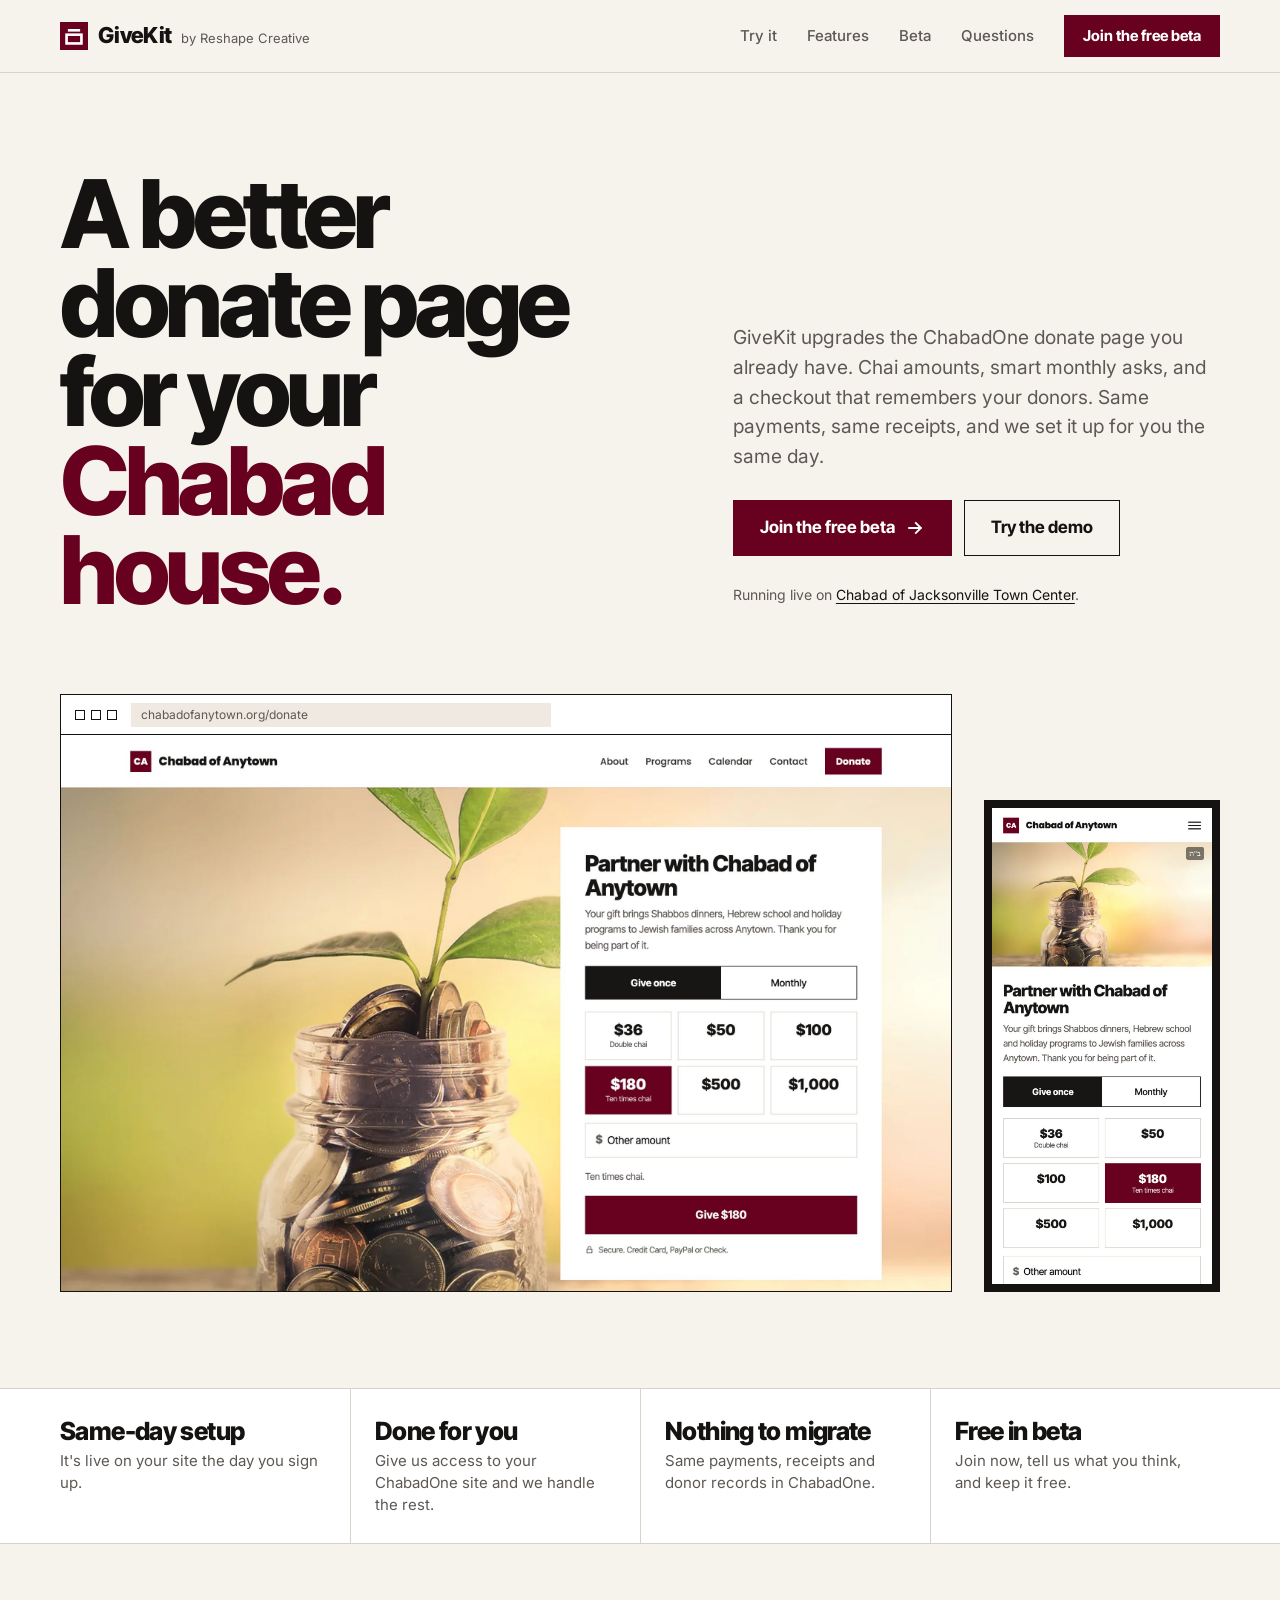
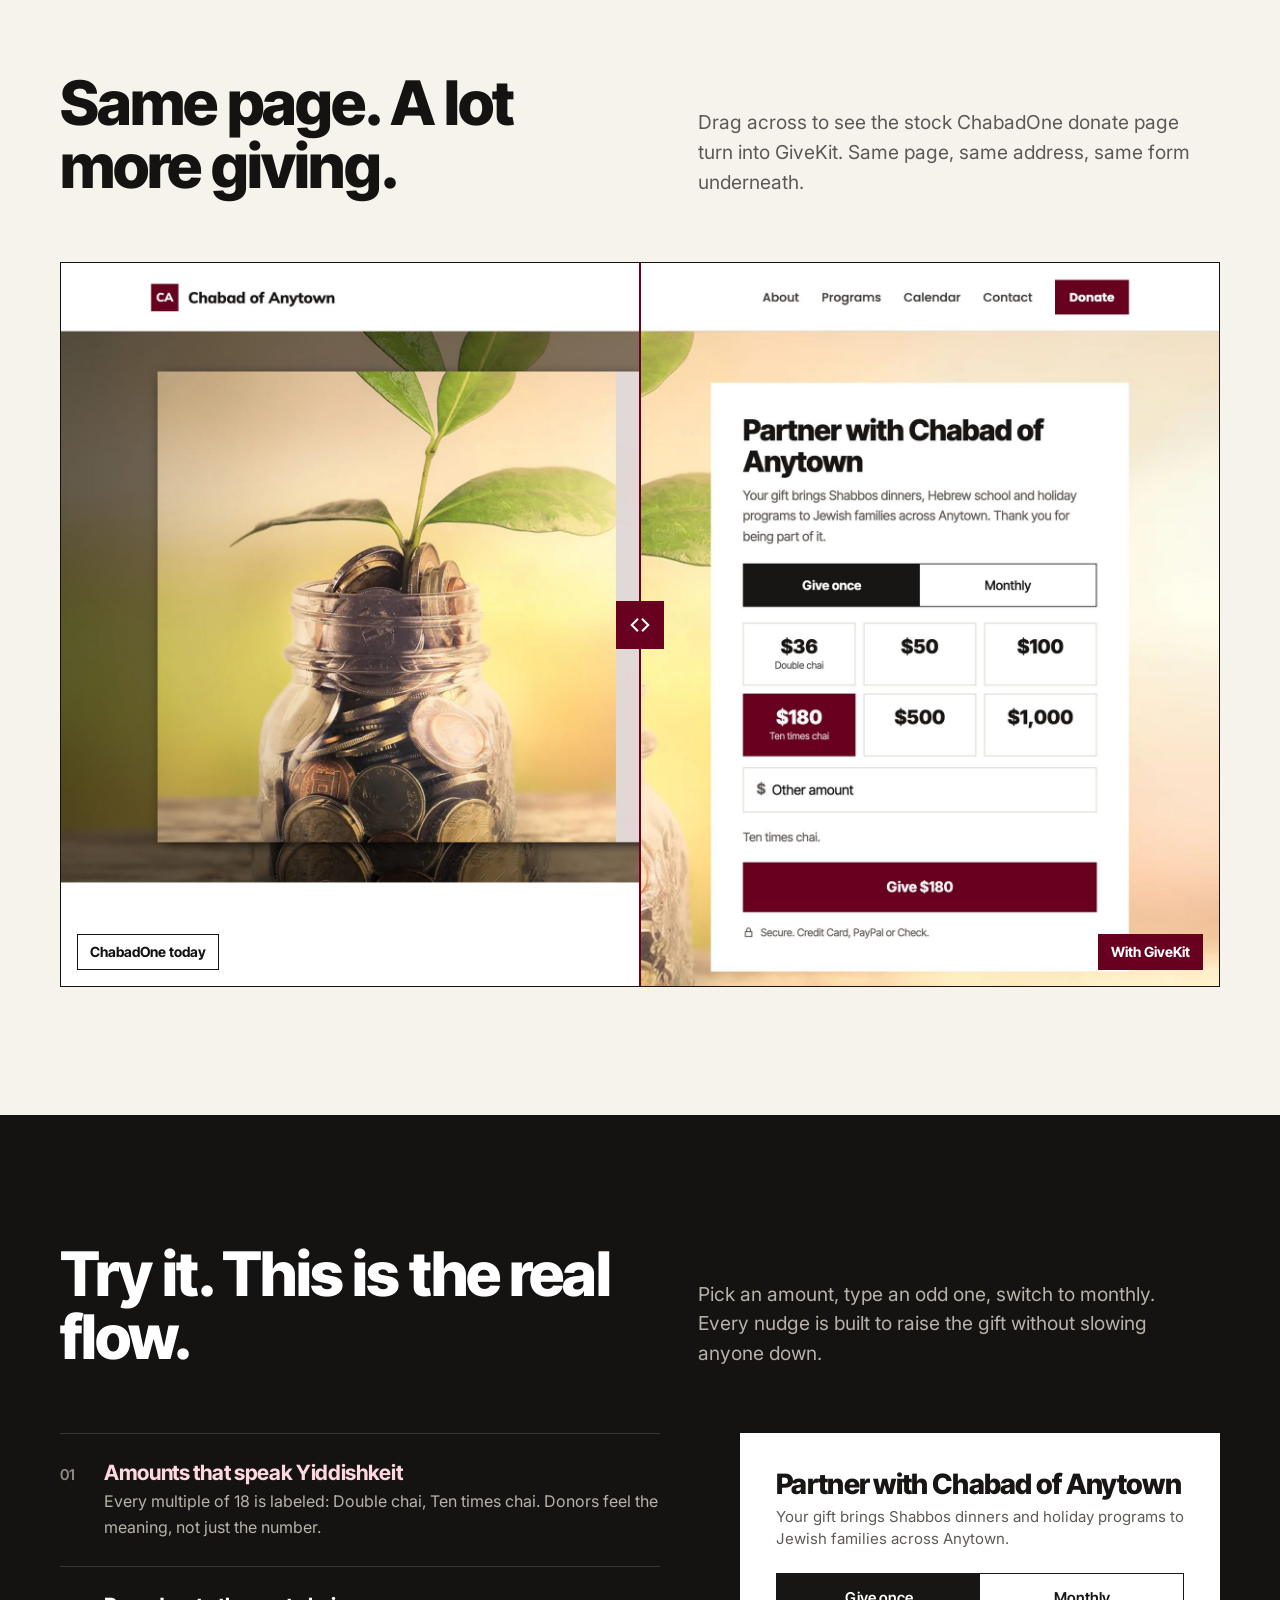
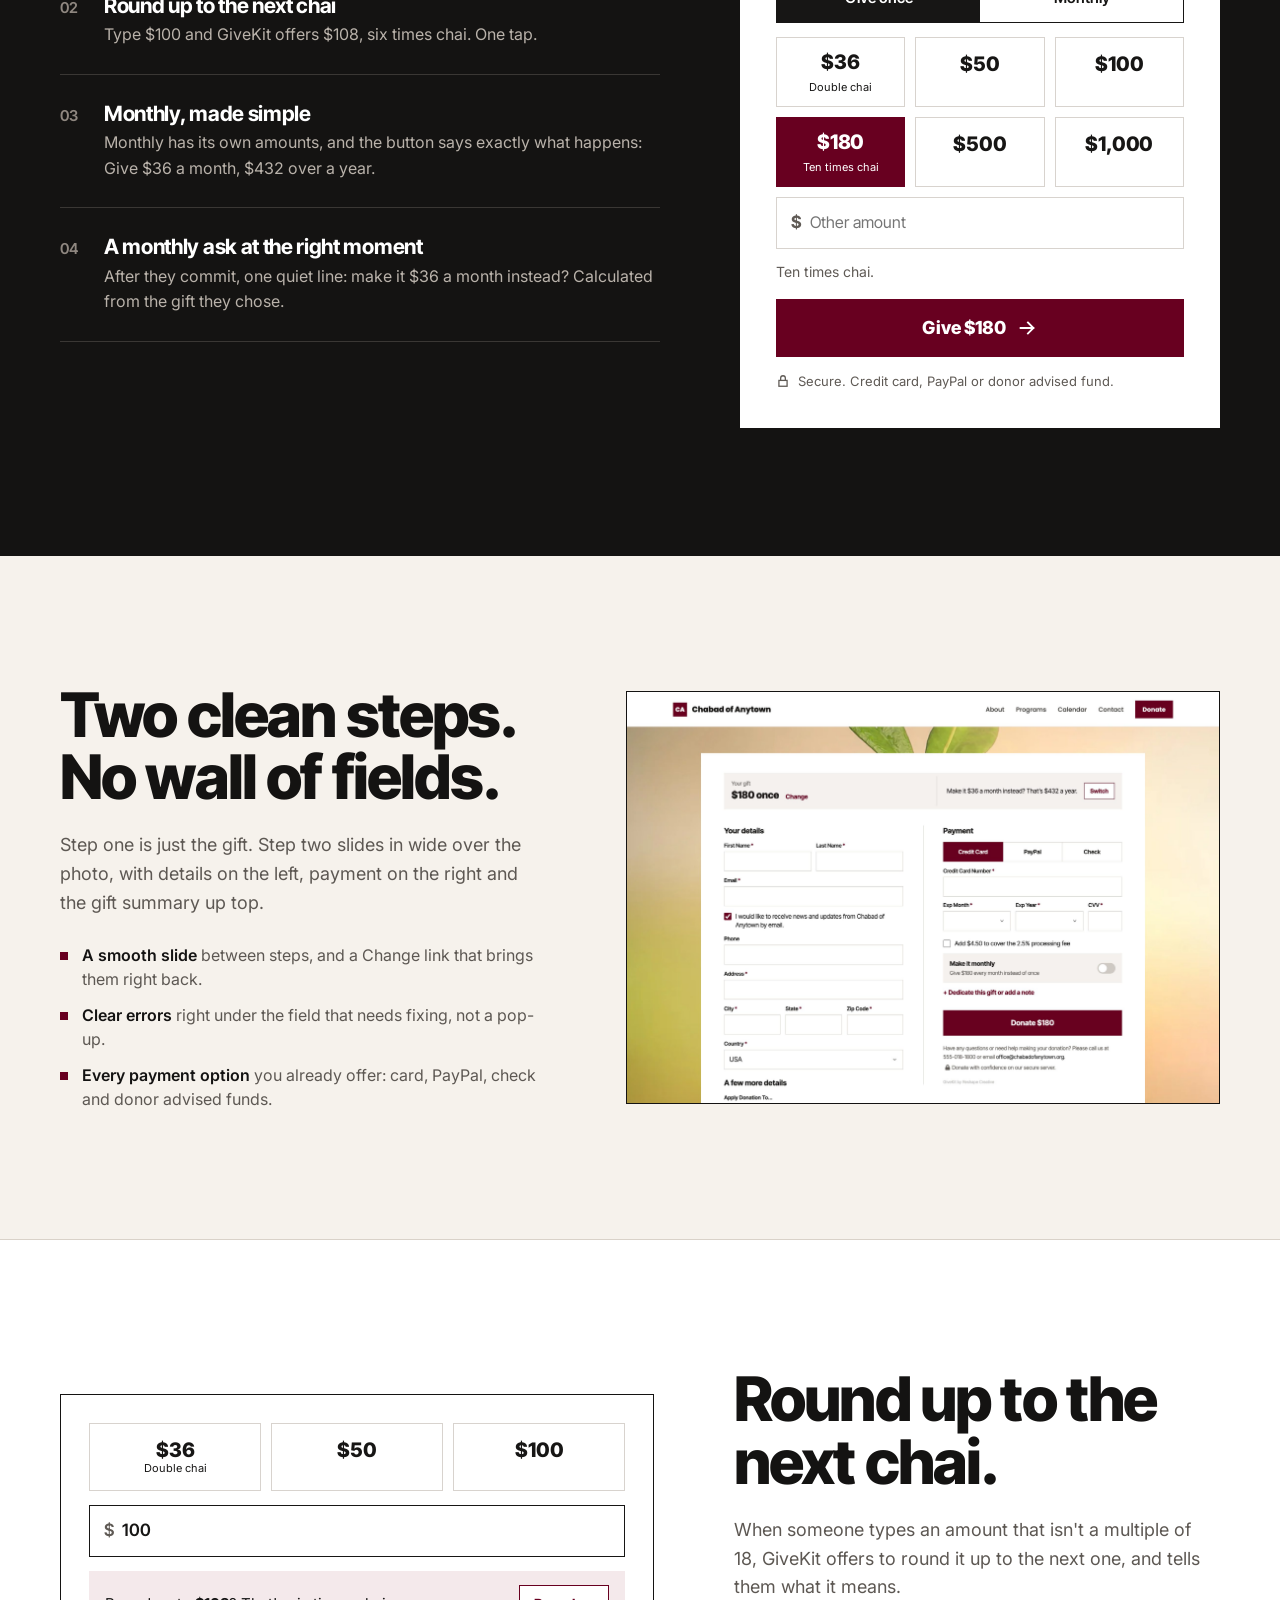
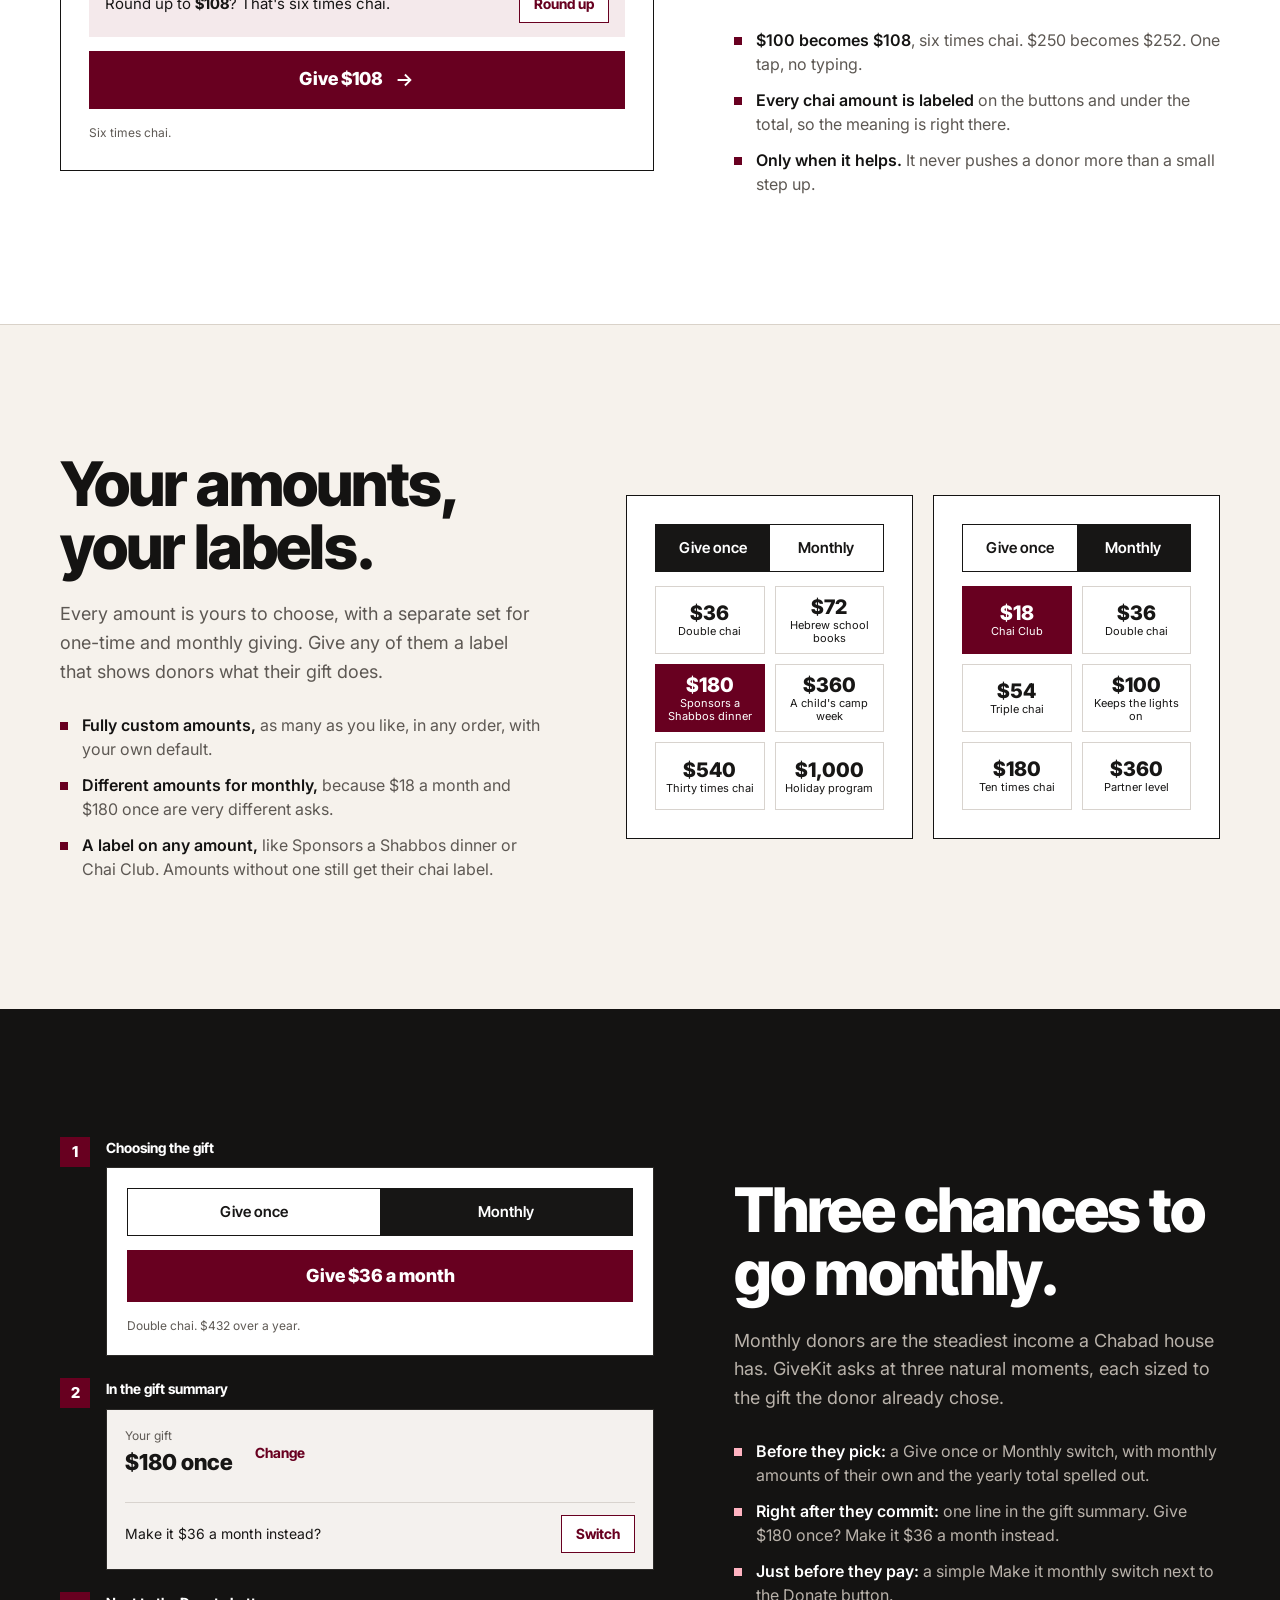
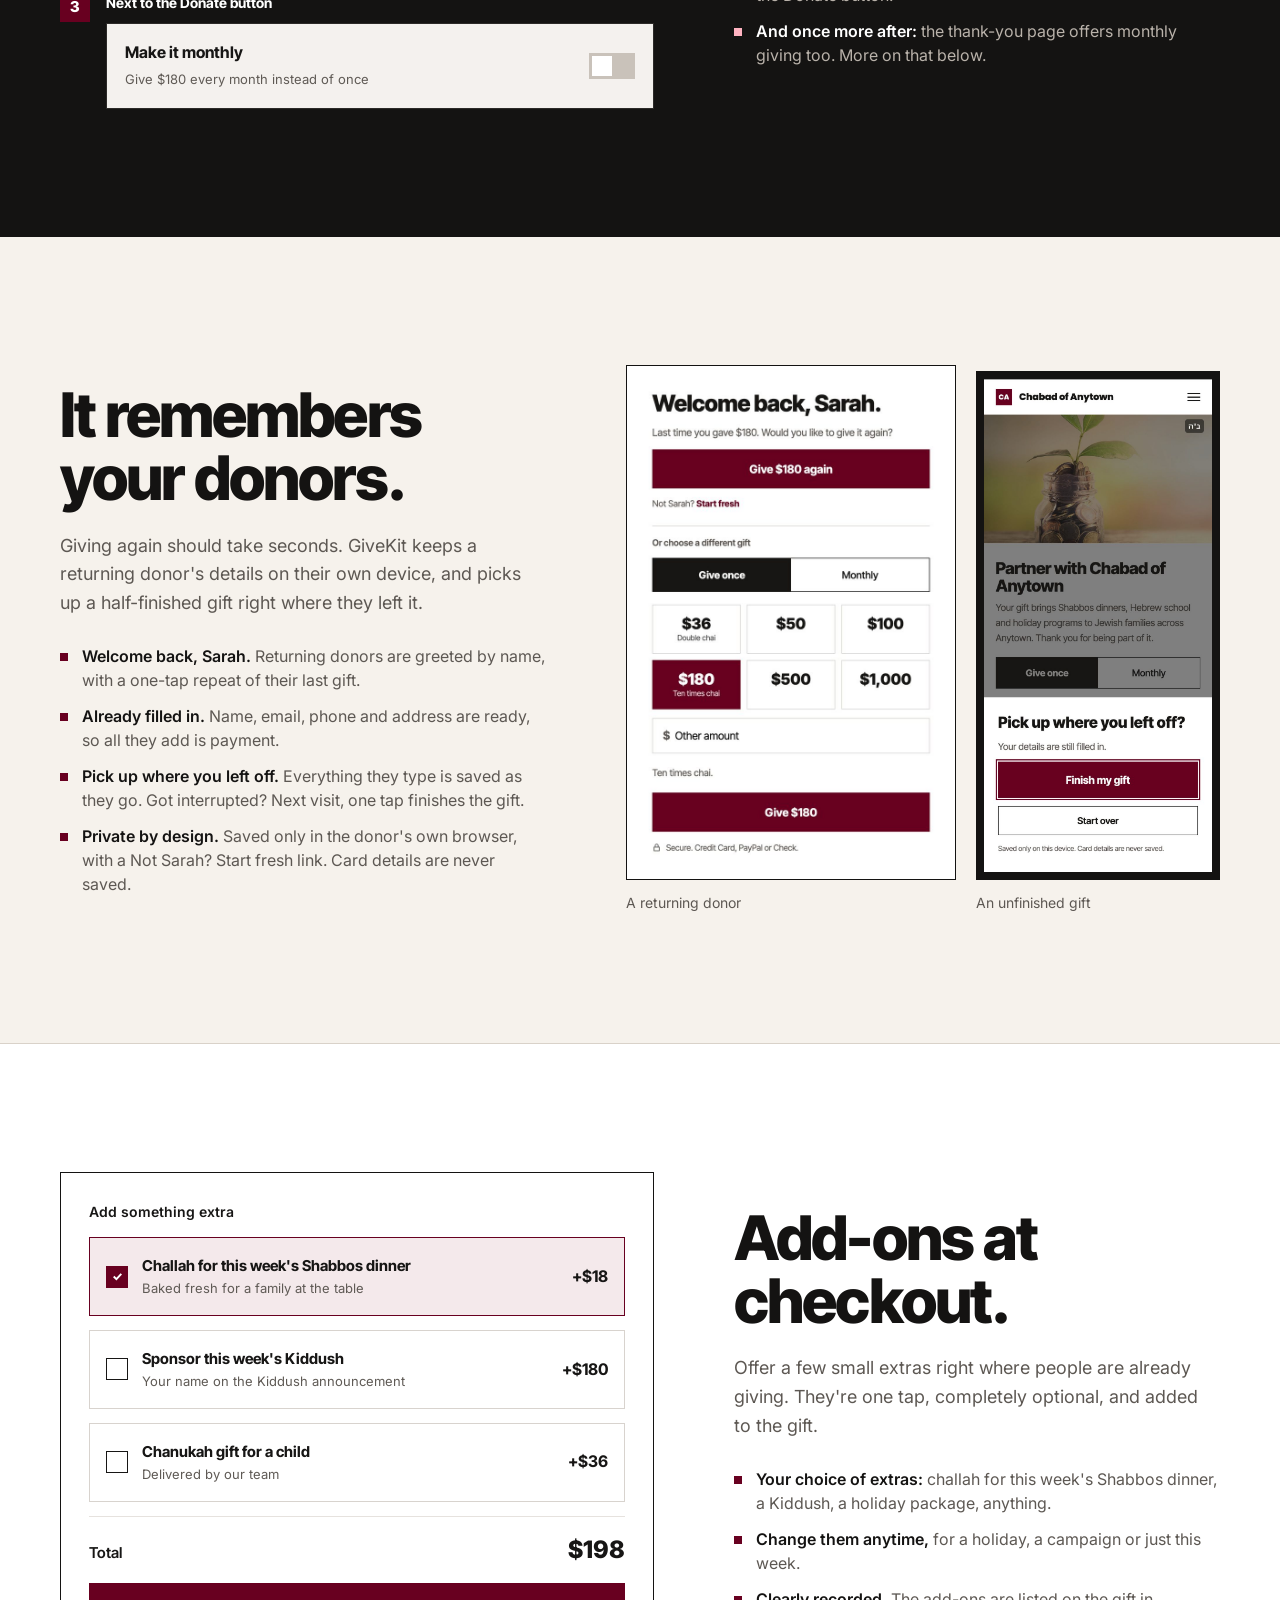
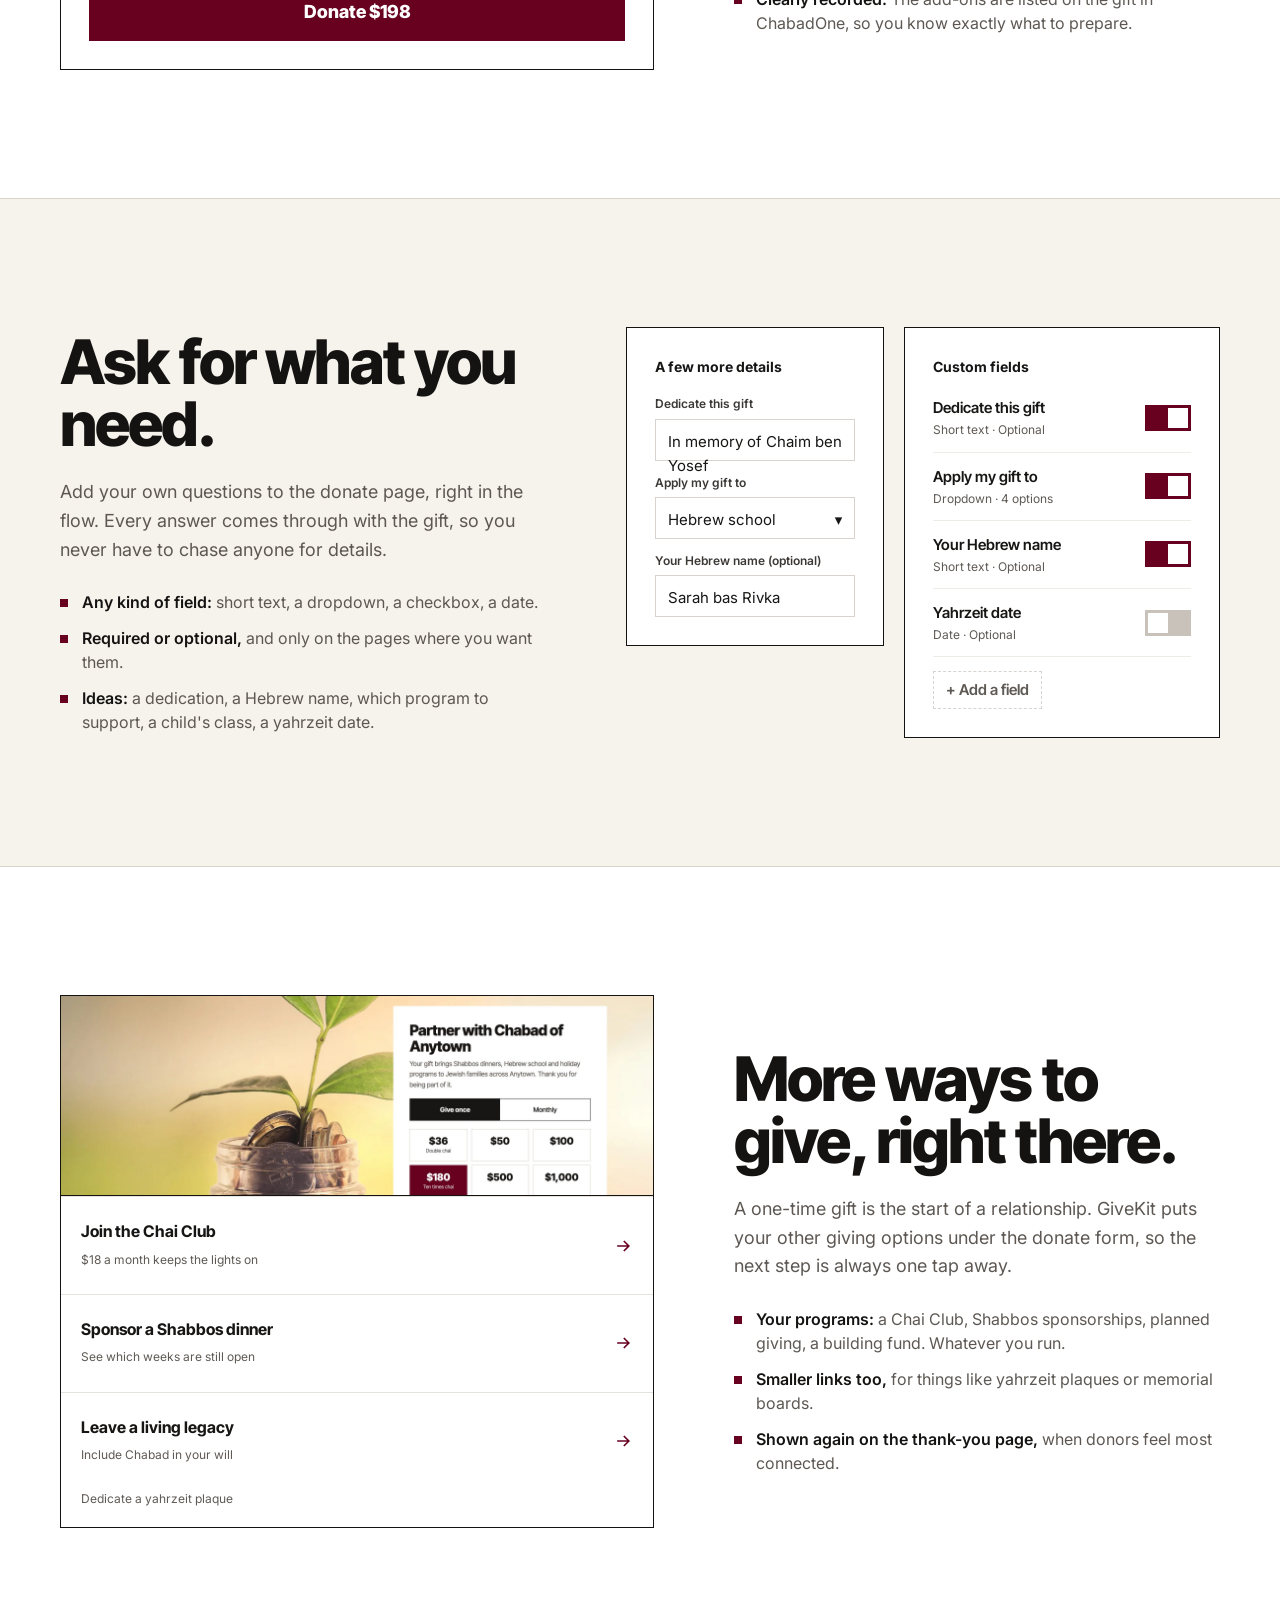
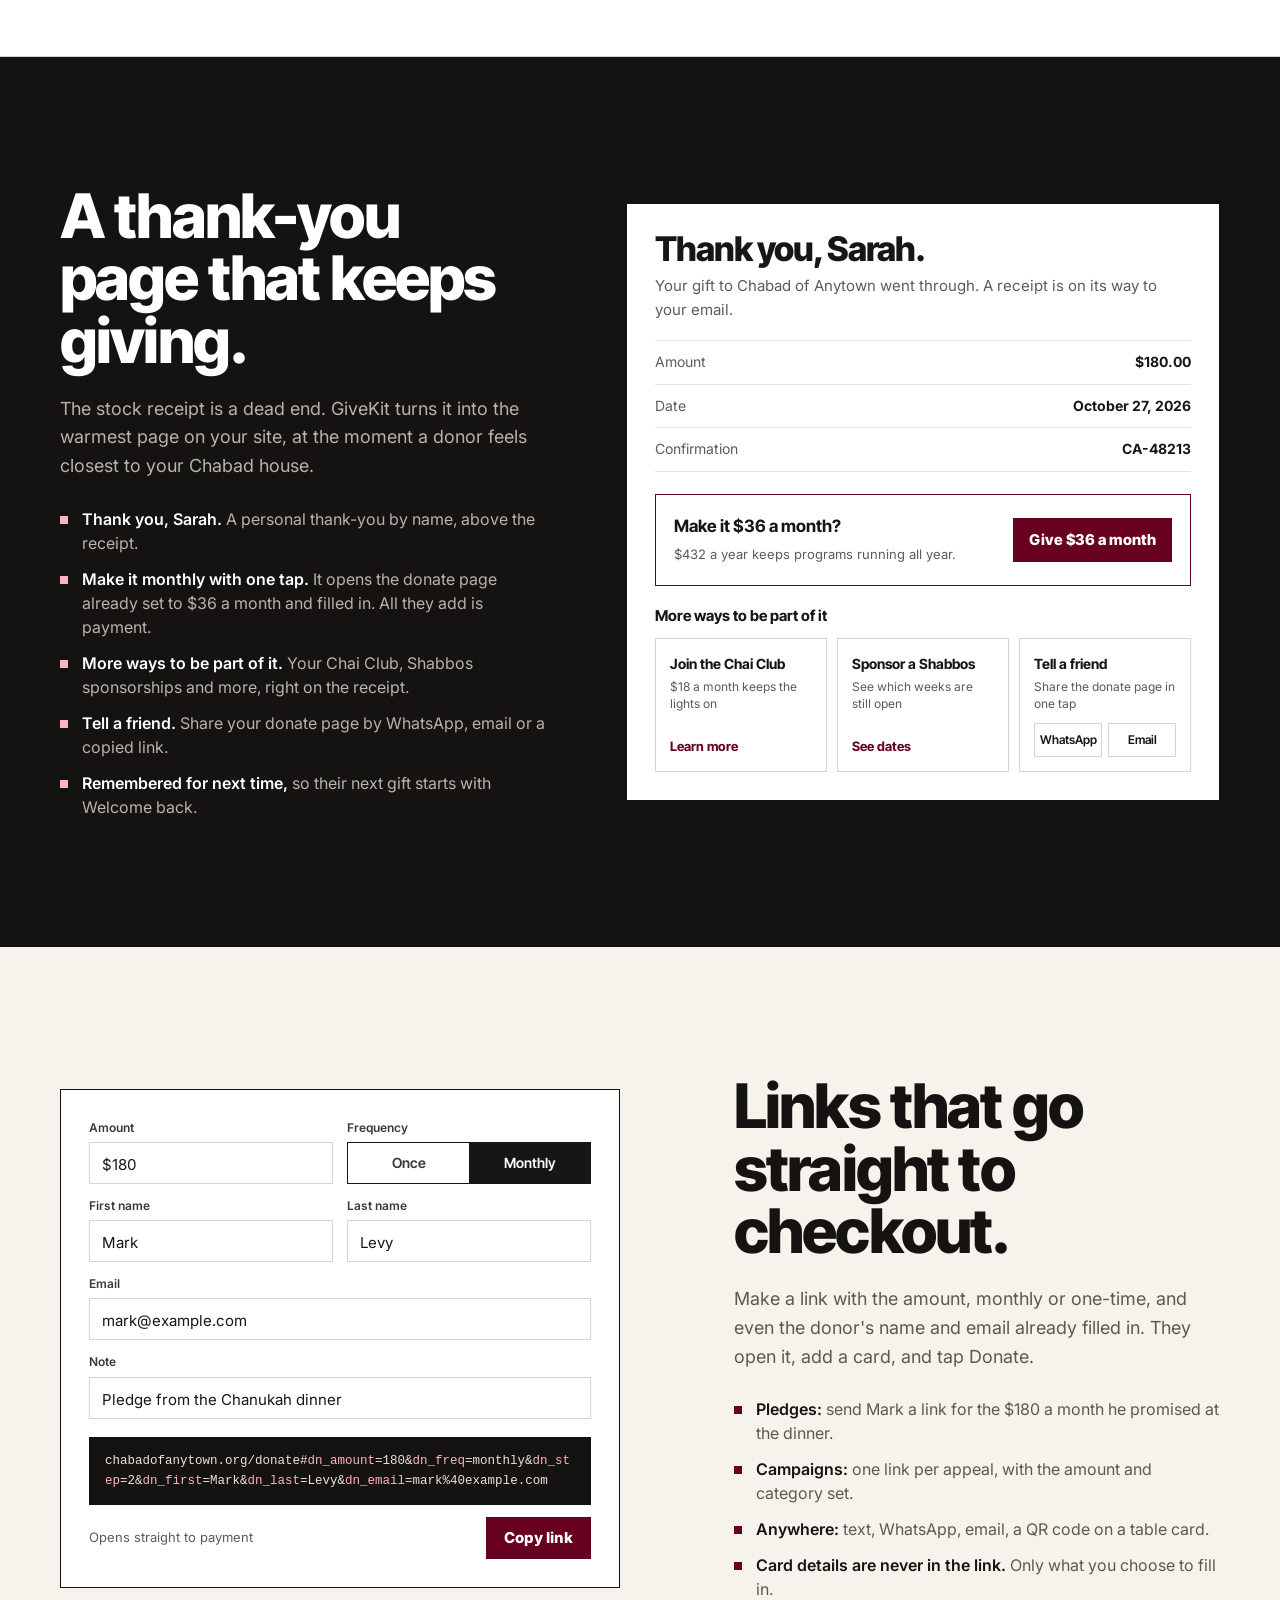
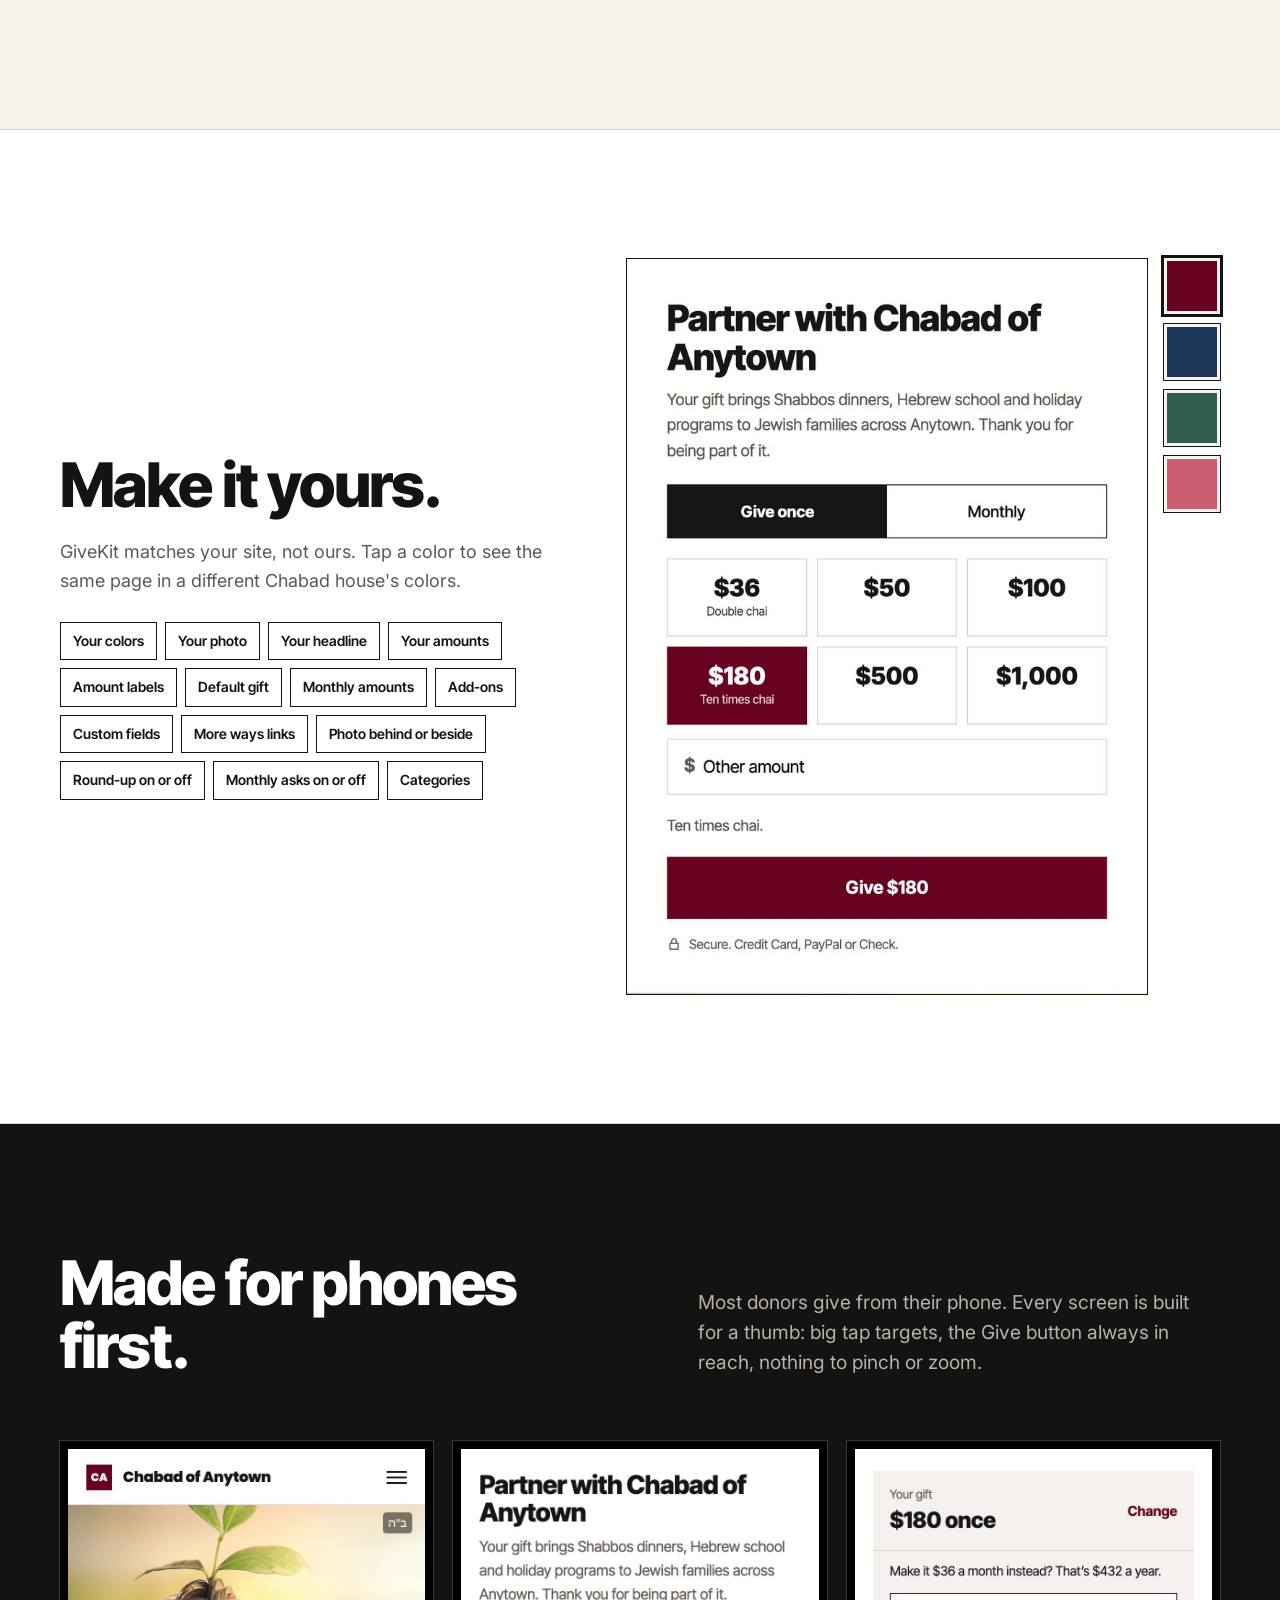
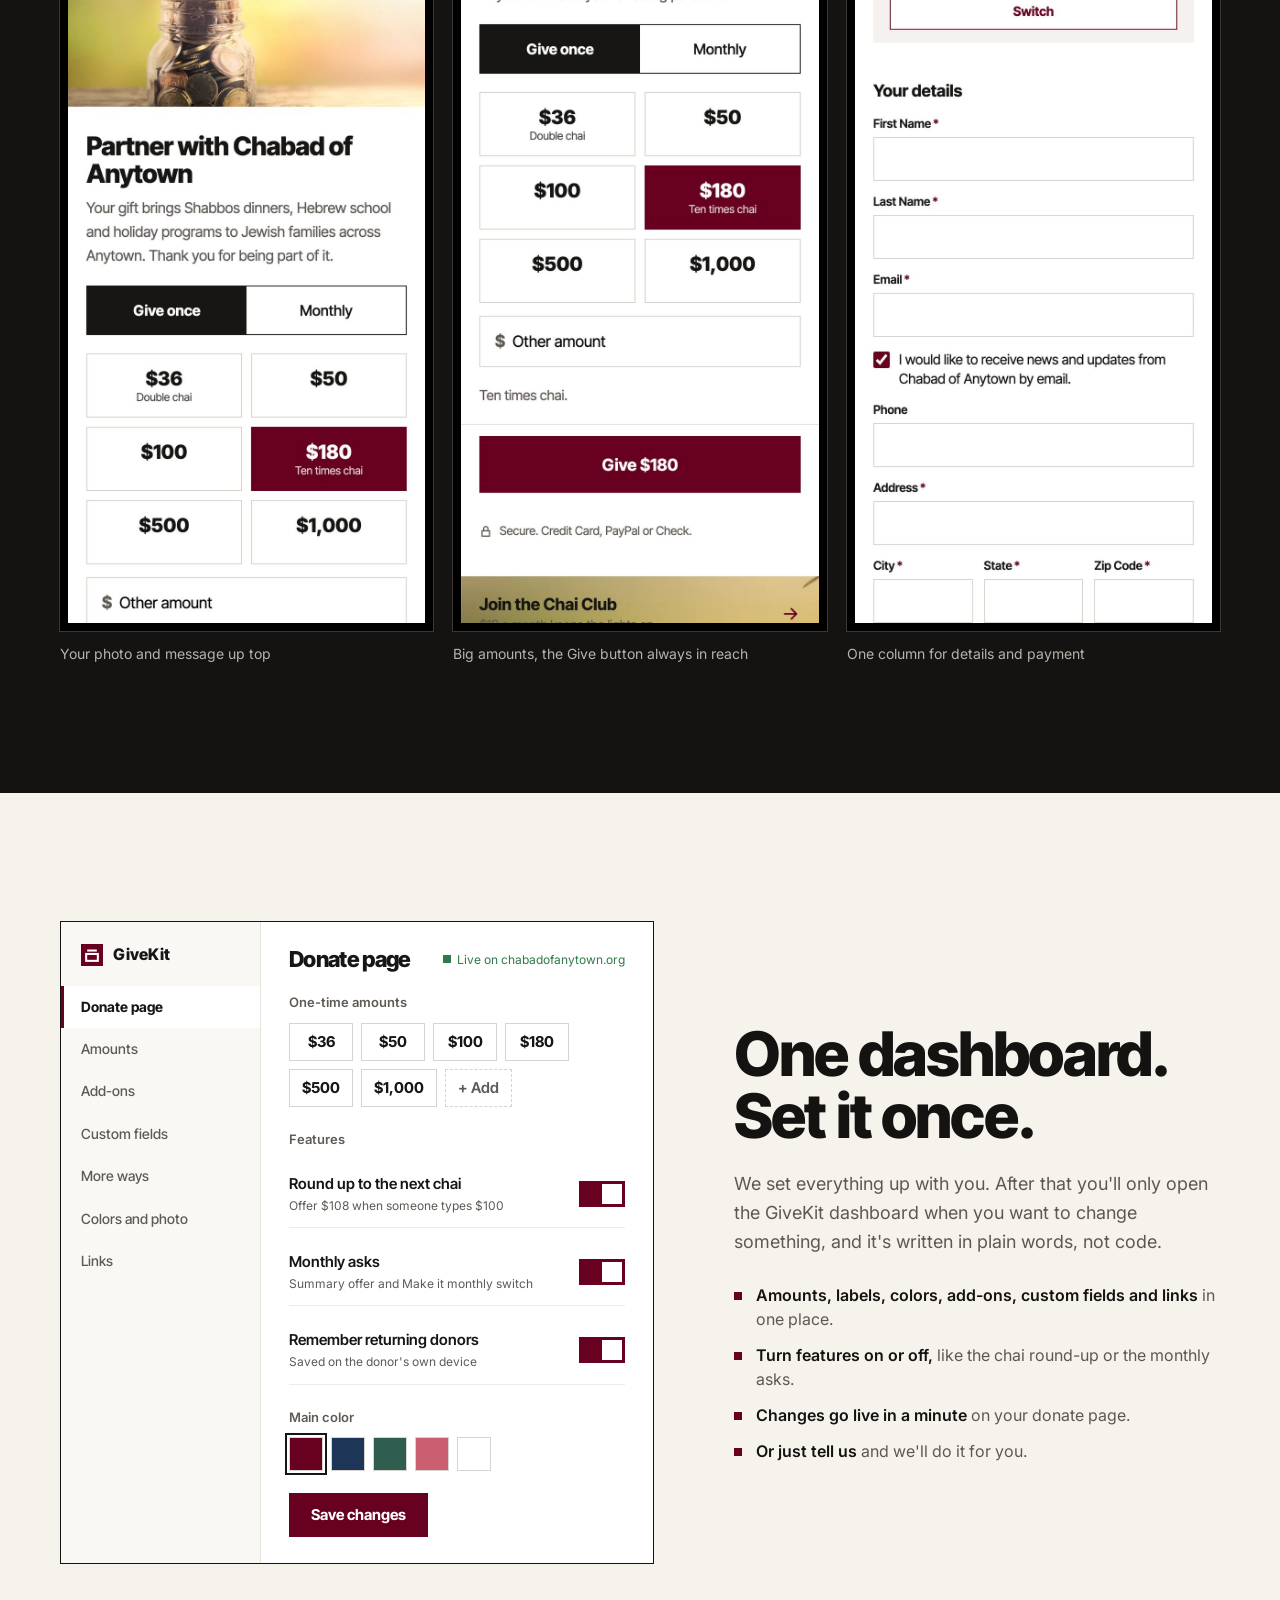
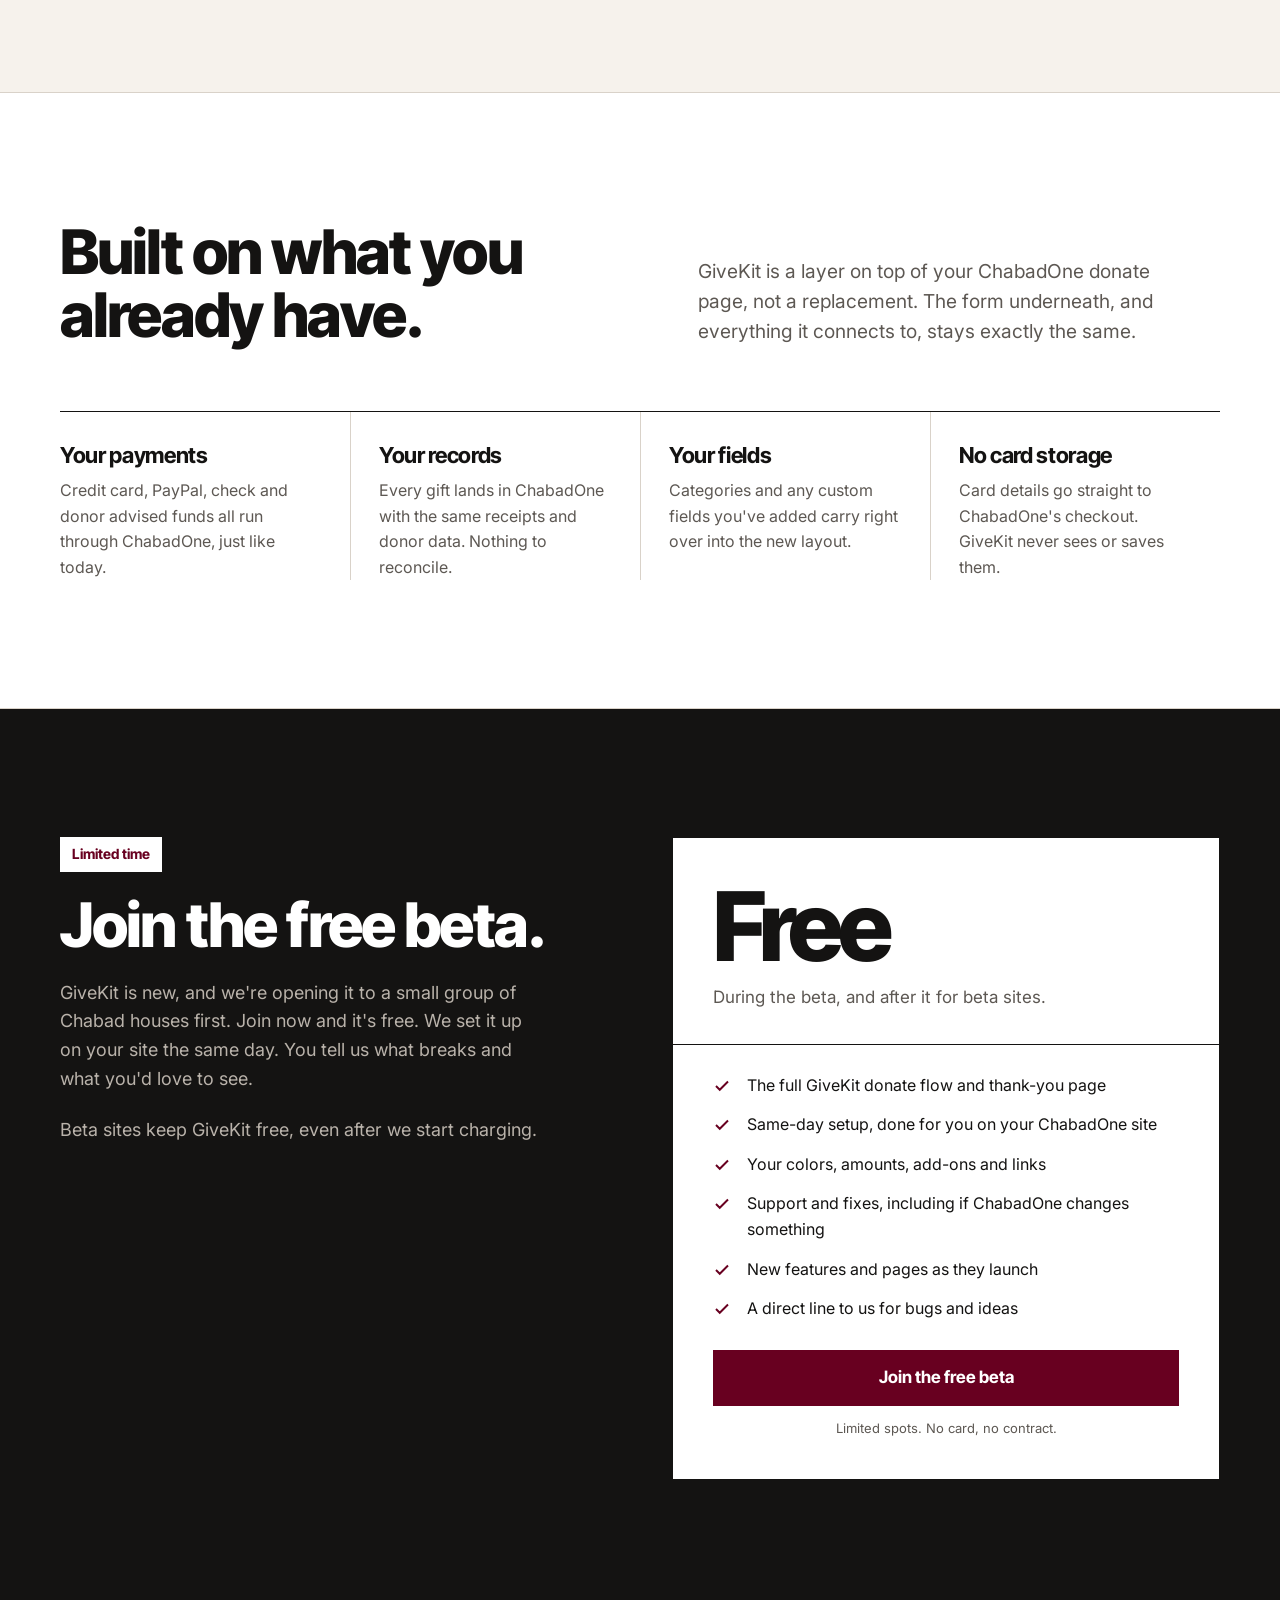
==== commit 50d8a40e: "GiveKit page v2: a section per feature, free beta, coming soon, dashboard preview Hero no longer ove" ====
--- a/givekit/index.html
+++ b/givekit/index.html
@@ -4,15 +4,15 @@
 <meta charset="utf-8">
 <meta name="viewport" content="width=device-width, initial-scale=1">
 <title>GiveKit by Reshape Creative</title>
-<meta name="description" content="GiveKit upgrades the ChabadOne donate page you already have: chai amounts, a smart monthly ask, returning donor memory and a checkout built for phones. Same payments, same receipts, one paste to install.">
+<meta name="description" content="GiveKit upgrades the ChabadOne donate page you already have: chai amounts, smart monthly asks, returning donor memory and a checkout built for phones. Same payments, same receipts, set up for you the same day. Free during the beta.">
 <meta property="og:title" content="GiveKit: a better donate page for your Chabad house">
-<meta property="og:description" content="Upgrades the ChabadOne donate page you already have. Same payments, same receipts, one paste to install.">
+<meta property="og:description" content="Upgrades the ChabadOne donate page you already have. Same payments, same receipts, set up for you the same day. Free during the beta.">
 <meta property="og:image" content="https://reshapecreative.com/givekit/img/after-desktop-1.jpg">
 <meta name="theme-color" content="#f6f2ec">
 <link rel="preconnect" href="https://fonts.googleapis.com">
 <link rel="preconnect" href="https://fonts.gstatic.com" crossorigin>
 <link href="https://fonts.googleapis.com/css2?family=Inter+Tight:wght@400;500;600;700;800&family=Inter:wght@400;500;600&display=swap" rel="stylesheet">
-<link rel="icon" href="data:image/svg+xml,%3Csvg xmlns='http://www.w3.org/2000/svg' viewBox='0 0 32 32'%3E%3Crect width='32' height='32' fill='%23680020'/%3E%3Crect x='9' y='9' width='14' height='3' fill='%23fff'/%3E%3Crect x='7' y='15' width='18' height='10' fill='none' stroke='%23fff' stroke-width='3'/%3E%3C/svg%3E">
+<link rel="icon" href="data:image/svg+xml,%3Csvg xmlns='http://www.w3.org/2000/svg' viewBox='0 0 32 32'%3E%3Crect width='32' height='32' fill='%23680020'/%3E%3Crect x='9' y='8' width='14' height='3' fill='%23fff'/%3E%3Crect x='7.5' y='14.5' width='17' height='10' fill='none' stroke='%23fff' stroke-width='3'/%3E%3C/svg%3E">
 <style>
 :root {
   --paper: #f6f2ec;
@@ -20,13 +20,15 @@
   --ink: #141312;
   --muted: #5d5853;
   --line: #d9d2c9;
-  --line-2: #e8e2da;
   --soft: #efe9e1;
   --accent: #680020;
   --accent-2: #4f0018;
   --tint: #f4e9eb;
+  --dark-line: #3a3734;
+  --dark-muted: #b9b2aa;
   --display: "Inter Tight", system-ui, -apple-system, "Segoe UI", sans-serif;
   --body: "Inter", system-ui, -apple-system, "Segoe UI", sans-serif;
+  --mono: ui-monospace, "SF Mono", Menlo, Consolas, monospace;
   --wrap: 1240px;
   --gut: 40px;
 }
@@ -39,19 +41,18 @@
 a { color: inherit; }
 button { font: inherit; color: inherit; cursor: pointer; }
 .wrap { max-width: var(--wrap); margin: 0 auto; padding: 0 var(--gut); }
-h1, h2, h3 { font-family: var(--display); margin: 0; letter-spacing: -0.03em; line-height: 1.02; font-weight: 800; }
-h2 { font-size: clamp(36px, 5vw, 64px); }
+h1, h2, h3, h4 { font-family: var(--display); margin: 0; letter-spacing: -0.03em; line-height: 1.02; font-weight: 800; }
+h2 { font-size: clamp(36px, 4.8vw, 62px); }
 h3 { font-size: 22px; letter-spacing: -0.015em; line-height: 1.2; font-weight: 700; }
 p { margin: 0; }
-.lede { font-size: clamp(18px, 1.6vw, 21px); line-height: 1.55; color: var(--muted); max-width: 40ch; }
+.lede { font-size: clamp(18px, 1.5vw, 20px); line-height: 1.55; color: var(--muted); max-width: 42ch; }
 .btn { display: inline-flex; align-items: center; justify-content: center; gap: 10px; height: 56px; padding: 0 26px; border: 1px solid var(--accent); background: var(--accent); color: #fff; font-family: var(--display); font-size: 17px; font-weight: 700; text-decoration: none; transition: background .15s, border-color .15s, color .15s; }
 .btn:hover { background: var(--accent-2); border-color: var(--accent-2); }
 .btn-ghost { background: transparent; color: var(--ink); border-color: var(--ink); }
 .btn-ghost:hover { background: var(--ink); color: #fff; border-color: var(--ink); }
-.btn svg { flex: none; }
 :focus-visible { outline: 2px solid var(--accent); outline-offset: 3px; }
 
-/* ---------- nav ---------- */
+/* nav */
 .nav { position: sticky; top: 0; z-index: 40; background: rgba(246, 242, 236, .94); backdrop-filter: blur(10px); -webkit-backdrop-filter: blur(10px); border-bottom: 1px solid var(--line); }
 .nav .wrap { display: flex; align-items: center; justify-content: space-between; height: 72px; gap: 24px; }
 .brand { display: flex; align-items: baseline; gap: 10px; text-decoration: none; }
@@ -63,8 +64,8 @@
 .nav-links a:hover { color: var(--ink); }
 .nav-links .btn { height: 42px; padding: 0 18px; font-size: 15px; color: #fff; }
 
-/* ---------- hero ---------- */
-.hero { padding: 96px 0 0; }
+/* hero */
+.hero { padding: 96px 0 96px; }
 .hero-top { display: grid; grid-template-columns: minmax(0, 1.25fr) minmax(0, 1fr); gap: 64px; align-items: end; }
 .hero h1 { font-size: clamp(52px, 7.4vw, 108px); letter-spacing: -0.045em; line-height: .94; }
 .hero h1 em { font-style: normal; color: var(--accent); }
@@ -72,34 +73,95 @@
 .hero-ctas { display: flex; flex-wrap: wrap; gap: 12px; }
 .hero-proof { font-size: 14px; color: var(--muted); }
 .hero-proof a { color: var(--ink); text-underline-offset: 3px; }
-.stage { position: relative; margin-top: 80px; padding-bottom: 96px; }
+.stage { margin-top: 80px; display: grid; grid-template-columns: minmax(0, 1fr) 236px; gap: 32px; align-items: end; }
 .browser { background: var(--white); border: 1px solid var(--ink); }
-.browser-bar { display: flex; align-items: center; gap: 14px; height: 40px; padding: 0 14px; border-bottom: 1px solid var(--ink); background: var(--white); }
+.browser-bar { display: flex; align-items: center; gap: 14px; height: 40px; padding: 0 14px; border-bottom: 1px solid var(--ink); }
 .browser-dots { display: flex; gap: 6px; }
 .browser-dots i { width: 10px; height: 10px; border: 1px solid var(--ink); display: block; }
-.browser-url { flex: 1; max-width: 420px; height: 24px; display: flex; align-items: center; padding: 0 10px; background: var(--soft); font-size: 12px; color: var(--muted); font-family: var(--body); }
+.browser-url { flex: 1; max-width: 420px; height: 24px; display: flex; align-items: center; padding: 0 10px; background: var(--soft); font-size: 12px; color: var(--muted); }
 .browser img { width: 100%; }
-.phone { position: absolute; right: 4%; bottom: 40px; width: min(25%, 280px); background: var(--ink); padding: 10px; }
+.phone { background: var(--ink); padding: 8px; }
 .phone img { width: 100%; }
 
-/* ---------- strip ---------- */
+/* strip */
 .strip { border-top: 1px solid var(--line); border-bottom: 1px solid var(--line); background: var(--white); }
 .strip .wrap { display: grid; grid-template-columns: repeat(4, minmax(0, 1fr)); }
 .strip-item { padding: 28px 24px 28px 0; display: flex; flex-direction: column; gap: 4px; }
 .strip-item + .strip-item { padding-left: 24px; border-left: 1px solid var(--line); }
-.strip-num { font-family: var(--display); font-size: 30px; font-weight: 800; letter-spacing: -0.03em; }
+.strip-num { font-family: var(--display); font-size: 25px; font-weight: 800; letter-spacing: -0.025em; line-height: 1.15; }
 .strip-txt { font-size: 15px; color: var(--muted); line-height: 1.45; }
 
-/* ---------- sections ---------- */
+/* sections */
 .sec { padding: 128px 0; }
 .sec-head { display: grid; grid-template-columns: minmax(0, 1.1fr) minmax(0, 1fr); gap: 64px; align-items: end; margin-bottom: 64px; }
 .sec-head.single { grid-template-columns: minmax(0, 1fr); max-width: 820px; gap: 0; }
-.sec-head h2 { max-width: 14ch; }
-.sec-dark { background: var(--ink); color: #fff; }
-.sec-dark .lede { color: #b9b2aa; }
-.sec-white { background: var(--white); border-top: 1px solid var(--line); border-bottom: 1px solid var(--line); }
-
-/* ---------- before / after ---------- */
+.sec-head h2 { max-width: 15ch; }
+.bg-white { background: var(--white); border-top: 1px solid var(--line); border-bottom: 1px solid var(--line); }
+.bg-dark { background: var(--ink); color: #fff; }
+.bg-dark .lede, .bg-dark .ftxt p, .bg-dark .ftxt li { color: var(--dark-muted); }
+.bg-dark .ftxt li::before { background: #ffb3c1; }
+
+/* feature rows */
+.frow { display: grid; grid-template-columns: minmax(0, 0.9fr) minmax(0, 1.1fr); gap: 80px; align-items: center; }
+.frow.flip { grid-template-columns: minmax(0, 1.1fr) minmax(0, 0.9fr); }
+.frow.flip .ftxt { order: 2; }
+.ftxt { display: flex; flex-direction: column; gap: 22px; }
+.ftxt h2 { max-width: 13ch; }
+.ftxt p { color: var(--muted); font-size: 18px; max-width: 44ch; }
+.ftxt ul { list-style: none; margin: 4px 0 0; padding: 0; display: flex; flex-direction: column; gap: 12px; }
+.ftxt li { position: relative; padding-left: 22px; color: var(--muted); font-size: 16px; line-height: 1.5; }
+.ftxt li::before { content: ""; position: absolute; left: 0; top: 9px; width: 8px; height: 8px; background: var(--accent); }
+.ftxt li b { color: var(--ink); font-weight: 600; }
+.bg-dark .ftxt li b { color: #fff; }
+.fvis { min-width: 0; }
+
+/* shared UI pieces (mirrors GiveKit's real styles) */
+.ui { background: #fff; color: #171615; font-family: var(--display); border: 1px solid var(--ink); }
+.ui-pad { padding: 28px; }
+.ui .lab { font-family: var(--body); font-size: 12px; color: #5f5a55; }
+.u-freq { display: grid; grid-template-columns: 1fr 1fr; border: 1px solid #171615; }
+.u-freq span { height: 46px; display: flex; align-items: center; justify-content: center; font-size: 15px; font-weight: 600; }
+.u-freq span.on { background: #171615; color: #fff; }
+.u-presets { display: grid; grid-template-columns: repeat(3, minmax(0, 1fr)); gap: 10px; }
+.u-presets span { min-height: 68px; padding: 8px 6px; text-align: center; line-height: 1.2; border: 1px solid #d8d3ce; display: flex; flex-direction: column; align-items: center; justify-content: center; font-weight: 800; font-size: 20px; }
+.u-presets span small { font-family: var(--body); font-weight: 400; font-size: 11px; min-height: 13px; }
+.u-presets span.on { background: var(--accent); border-color: var(--accent); color: #fff; }
+.u-other { display: flex; align-items: center; gap: 8px; height: 52px; border: 1px solid #171615; padding: 0 14px; font-size: 17px; font-weight: 600; }
+.u-other i { font-style: normal; color: #5f5a55; }
+.u-bar { display: flex; align-items: center; justify-content: space-between; gap: 14px; padding: 14px 16px; background: var(--tint); font-family: var(--body); font-size: 15px; line-height: 1.4; }
+.u-bar b { font-family: var(--display); }
+.u-btn-o { flex: none; height: 38px; padding: 0 14px; border: 1px solid var(--accent); background: #fff; color: var(--accent); font-family: var(--display); font-weight: 700; font-size: 14px; display: inline-flex; align-items: center; }
+.u-go { height: 58px; background: var(--accent); color: #fff; font-size: 18px; font-weight: 800; display: flex; align-items: center; justify-content: center; gap: 10px; }
+.u-sum { background: #f4f1ee; padding: 16px 18px; display: flex; align-items: center; gap: 22px; flex-wrap: wrap; }
+.u-sum .a { font-size: 22px; font-weight: 800; }
+.u-sum .chg { color: var(--accent); font-weight: 700; font-size: 14px; }
+.u-sum .up { margin-left: auto; padding-left: 20px; border-left: 1px solid #d8d3ce; display: flex; align-items: center; gap: 14px; font-family: var(--body); font-size: 14px; }
+.u-switch { display: flex; align-items: center; justify-content: space-between; gap: 14px; padding: 16px 18px; background: #f4f1ee; }
+.u-switch b { display: block; font-size: 16px; }
+.u-switch small { font-family: var(--body); font-size: 13px; color: #5f5a55; }
+.tog { width: 46px; height: 26px; background: var(--accent); position: relative; flex: none; }
+.tog::after { content: ""; position: absolute; top: 3px; right: 3px; width: 20px; height: 20px; background: #fff; }
+.tog.off { background: #c9c2ba; }
+.tog.off::after { right: auto; left: 3px; }
+.stack { display: flex; flex-direction: column; gap: 14px; }
+.n-tag { display: inline-flex; align-items: center; justify-content: center; width: 30px; height: 30px; background: var(--accent); color: #fff; font-family: var(--display); font-weight: 800; font-size: 15px; flex: none; }
+.ask { display: grid; grid-template-columns: 30px minmax(0, 1fr); gap: 16px; align-items: start; }
+.ask .ui { border-color: #2c2a28; }
+.ask .u-sum .up { margin-left: 0; padding: 12px 0 0; border-left: 0; border-top: 1px solid #d8d3ce; flex: 1 0 100%; justify-content: space-between; }
+.ask-cap { font-family: var(--display); font-size: 14px; font-weight: 700; color: #fff; margin-bottom: 8px; }
+
+/* screenshot frames */
+.frame { border: 1px solid var(--ink); background: #fff; }
+.pair { display: grid; grid-template-columns: minmax(0, 1.15fr) minmax(0, .85fr); gap: 20px; align-items: end; }
+.phones { display: grid; grid-template-columns: repeat(3, minmax(0, 1fr)); gap: 20px; align-items: start; }
+.phones .phone:nth-child(2) { margin-top: 48px; }
+.phones .phone:nth-child(3) { margin-top: 96px; }
+.phones figcaption, .pair figcaption { margin-top: 12px; font-size: 14px; color: var(--muted); }
+.bg-dark .phones figcaption { color: var(--dark-muted); }
+.bg-dark .phone { background: #000; outline: 1px solid #3a3734; }
+figure { margin: 0; }
+
+/* before / after */
 .compare { position: relative; border: 1px solid var(--ink); background: var(--white); user-select: none; -webkit-user-select: none; touch-action: pan-y; }
 .compare img { width: 100%; }
 .compare .after { position: absolute; inset: 0; clip-path: inset(0 0 0 var(--split, 50%)); }
@@ -110,20 +172,17 @@
 .compare-tag { position: absolute; bottom: 16px; padding: 6px 12px; font-family: var(--display); font-size: 14px; font-weight: 700; pointer-events: none; }
 .compare-tag.l { left: 16px; background: var(--white); border: 1px solid var(--ink); }
 .compare-tag.r { right: 16px; background: var(--accent); color: #fff; border: 1px solid var(--accent); }
-.compare-note { margin-top: 18px; font-size: 14px; color: var(--muted); }
-
-/* ---------- live demo ---------- */
+
+/* live demo */
 .demo-grid { display: grid; grid-template-columns: minmax(0, 1fr) 480px; gap: 80px; align-items: start; }
-.demo-notes { display: flex; flex-direction: column; }
-.demo-note { padding: 26px 0; border-top: 1px solid #3a3734; display: grid; grid-template-columns: 44px minmax(0, 1fr); gap: 4px 0; }
-.demo-note:last-child { border-bottom: 1px solid #3a3734; }
+.demo-note { padding: 26px 0; border-top: 1px solid var(--dark-line); display: grid; grid-template-columns: 44px minmax(0, 1fr); gap: 4px 0; }
+.demo-note:last-child { border-bottom: 1px solid var(--dark-line); }
 .demo-note b { font-family: var(--display); font-size: 15px; color: #8f8780; font-weight: 600; grid-row: span 2; padding-top: 3px; }
 .demo-note h3 { color: #fff; font-size: 21px; }
-.demo-note p { color: #b9b2aa; font-size: 16px; }
+.demo-note p { color: var(--dark-muted); font-size: 16px; }
 .demo-note.is-on h3 { color: #ffd7df; }
-
-.card { --c: var(--accent); --c2: var(--accent-2); background: var(--white); color: #171615; padding: 36px; font-family: var(--display); position: sticky; top: 104px; }
-.card h4 { margin: 0 0 6px; font-size: 28px; font-weight: 800; letter-spacing: -0.025em; line-height: 1.1; }
+.card { background: var(--white); color: #171615; padding: 36px; font-family: var(--display); position: sticky; top: 104px; }
+.card h4 { margin: 0 0 6px; font-size: 28px; letter-spacing: -0.025em; line-height: 1.1; }
 .card .sub { font-family: var(--body); font-size: 15px; color: #5f5a55; margin-bottom: 22px; line-height: 1.5; }
 .freq { display: grid; grid-template-columns: 1fr 1fr; border: 1px solid #171615; margin-bottom: 14px; }
 .freq button { height: 48px; border: 0; background: #fff; font-family: var(--display); font-size: 15px; font-weight: 600; }
@@ -131,7 +190,7 @@
 .presets { display: grid; grid-template-columns: repeat(3, minmax(0, 1fr)); gap: 10px; margin-bottom: 10px; }
 .presets button { height: 70px; border: 1px solid #d8d3ce; background: #fff; display: flex; flex-direction: column; align-items: center; justify-content: center; gap: 1px; transition: border-color .15s, background .15s; }
 .presets button:hover { border-color: #171615; }
-.presets button.on { background: var(--c); border-color: var(--c); color: #fff; }
+.presets button.on { background: var(--accent); border-color: var(--accent); color: #fff; }
 .presets .amt { font-size: 20px; font-weight: 800; letter-spacing: -0.01em; }
 .presets .lbl { font-family: var(--body); font-size: 11px; min-height: 14px; }
 .other { display: flex; align-items: center; height: 52px; border: 1px solid #d8d3ce; padding: 0 14px; gap: 6px; margin-bottom: 12px; }
@@ -139,11 +198,11 @@
 .other span { font-weight: 700; color: #5f5a55; }
 .other input { flex: 1; min-width: 0; border: 0; outline: 0; font: inherit; font-size: 16px; background: transparent; }
 .round { display: flex; align-items: center; justify-content: space-between; gap: 12px; padding: 12px 14px; background: var(--tint); font-family: var(--body); font-size: 14px; margin-bottom: 12px; }
-.round button { flex: none; height: 36px; padding: 0 12px; border: 1px solid var(--c); background: #fff; color: var(--c); font-family: var(--display); font-weight: 700; font-size: 14px; }
-.round button:hover { background: var(--c); color: #fff; }
+.round button, .summary .ups button { flex: none; height: 36px; padding: 0 12px; border: 1px solid var(--accent); background: #fff; color: var(--accent); font-family: var(--display); font-weight: 700; font-size: 14px; }
+.round button:hover, .summary .ups button:hover { background: var(--accent); color: #fff; }
 .impact { font-family: var(--body); font-size: 14px; color: #5f5a55; min-height: 21px; margin-bottom: 16px; }
-.go { width: 100%; height: 58px; border: 0; background: var(--c); color: #fff; font-family: var(--display); font-size: 18px; font-weight: 800; display: flex; align-items: center; justify-content: center; gap: 10px; }
-.go:hover { background: var(--c2); }
+.go { width: 100%; height: 58px; border: 0; background: var(--accent); color: #fff; font-family: var(--display); font-size: 18px; font-weight: 800; display: flex; align-items: center; justify-content: center; gap: 10px; }
+.go:hover { background: var(--accent-2); }
 .secure { display: flex; align-items: center; gap: 8px; margin-top: 14px; font-family: var(--body); font-size: 13px; color: #5f5a55; }
 .step { transition: opacity .22s ease, transform .22s ease; }
 .step.leave { opacity: 0; transform: translateX(-24px); }
@@ -151,102 +210,146 @@
 .summary { background: #f4f1ee; padding: 16px 18px; display: flex; flex-wrap: wrap; align-items: center; justify-content: space-between; gap: 10px; margin-bottom: 18px; }
 .summary .s-l { font-family: var(--body); font-size: 12px; color: #5f5a55; }
 .summary .s-a { font-size: 22px; font-weight: 800; }
-.summary .chg { border: 0; background: none; color: var(--c); font-weight: 700; font-size: 14px; padding: 0; }
+.summary .chg { border: 0; background: none; color: var(--accent); font-weight: 700; font-size: 14px; padding: 0; }
 .summary .ups { flex: 1 0 100%; margin: 4px -18px -16px; padding: 12px 18px 14px; border-top: 1px solid #d8d3ce; display: flex; align-items: center; justify-content: space-between; gap: 12px; font-family: var(--body); font-size: 14px; }
-.summary .ups button { flex: none; height: 36px; padding: 0 12px; border: 1px solid var(--c); background: #fff; color: var(--c); font-family: var(--display); font-weight: 700; font-size: 14px; }
 .fake-row { display: grid; grid-template-columns: 1fr 1fr; gap: 10px; margin-bottom: 10px; }
 .fake { display: flex; flex-direction: column; gap: 4px; font-family: var(--body); font-size: 12px; font-weight: 600; }
 .fake i { display: block; height: 44px; border: 1px solid #d8d3ce; font-style: normal; font-weight: 400; font-size: 15px; padding: 11px 12px; color: #171615; }
 .tabs { display: grid; grid-template-columns: repeat(3, 1fr); border: 1px solid #d8d3ce; margin: 6px 0 14px; }
 .tabs span { height: 40px; display: flex; align-items: center; justify-content: center; font-size: 13px; font-weight: 600; }
 .tabs span + span { border-left: 1px solid #d8d3ce; }
-.tabs span.on { background: var(--c); color: #fff; }
+.tabs span.on { background: var(--accent); color: #fff; }
 .demo-toast { margin-top: 12px; font-family: var(--body); font-size: 14px; background: #f4f1ee; padding: 12px 14px; }
 
-/* ---------- features ---------- */
-.feats { display: grid; grid-template-columns: repeat(3, minmax(0, 1fr)); border-top: 1px solid var(--ink); border-left: 1px solid var(--ink); }
-.feat { border-right: 1px solid var(--ink); border-bottom: 1px solid var(--ink); background: var(--paper); display: flex; flex-direction: column; }
-.feat-vis { height: 320px; display: flex; align-items: center; justify-content: center; padding: 32px; background: var(--soft); border-bottom: 1px solid var(--ink); overflow: hidden; position: relative; }
-.feat-txt { padding: 28px 30px 34px; display: flex; flex-direction: column; gap: 10px; }
-.feat-txt p { color: var(--muted); font-size: 16px; }
-.feat.wide { grid-column: span 2; }
-.feat.wide .feat-vis { height: 320px; }
-.ui { background: #fff; font-family: var(--display); color: #171615; width: 100%; max-width: 360px; }
-.ui-pad { padding: 18px; }
-.mini-presets { display: grid; grid-template-columns: repeat(3, 1fr); gap: 8px; }
-.mini-presets span { height: 62px; border: 1px solid #d8d3ce; display: flex; flex-direction: column; align-items: center; justify-content: center; font-weight: 800; font-size: 18px; background: #fff; }
-.mini-presets span small { font-family: var(--body); font-weight: 400; font-size: 10px; }
-.mini-presets span.on { background: var(--accent); color: #fff; border-color: var(--accent); }
-.shot-crop { width: 100%; height: 100%; object-fit: cover; object-position: top; border: 1px solid var(--ink); }
-.feat-vis.bleed { padding: 28px 28px 0; align-items: flex-end; }
-.bleed .shot-b { width: 74%; height: 100%; object-fit: cover; object-position: top; border: 1px solid var(--ink); border-bottom: 0; background: #fff; }
-.bleed .shot-b.bottom { object-position: bottom; }
-.swatches { position: absolute; right: 18px; top: 28px; display: flex; flex-direction: column; gap: 8px; z-index: 2; }
-.swatches button { width: 30px; height: 30px; border: 2px solid #fff; padding: 0; outline: 1px solid var(--ink); }
+/* add-ons */
+.ad { display: flex; align-items: center; gap: 14px; border: 1px solid #d8d3ce; padding: 16px; font-size: 15px; font-weight: 700; }
+.ad.on { border-color: var(--accent); background: var(--tint); }
+.ad .bx { width: 22px; height: 22px; border: 1px solid #171615; flex: none; display: flex; align-items: center; justify-content: center; }
+.ad.on .bx { background: var(--accent); border-color: var(--accent); }
+.ad small { display: block; font-family: var(--body); font-weight: 400; font-size: 13px; color: #5f5a55; }
+.ad .pr { margin-left: auto; font-size: 16px; }
+.tot { display: flex; justify-content: space-between; align-items: baseline; padding-top: 14px; border-top: 1px solid #e6e2de; font-size: 15px; font-weight: 600; }
+.tot b { font-size: 24px; font-weight: 800; }
+
+/* more ways */
+.ways { display: grid; grid-template-columns: minmax(0, 1fr); border-top: 1px solid #e6e2de; }
+.ways div { padding: 22px 20px; display: flex; align-items: center; justify-content: space-between; gap: 12px; }
+.ways div + div { border-top: 1px solid #e6e2de; }
+.ways b { display: block; font-size: 16px; }
+.ways small { font-family: var(--body); font-size: 12px; color: #5f5a55; }
+.ways svg { color: var(--accent); flex: none; }
+.ways-host { position: relative; }
+.ways-host .mini { height: 200px; background: url(img/after-desktop-1.jpg) center 30% / cover; border-bottom: 1px solid var(--ink); }
+
+/* thank you */
+.ty h4 { font-size: 34px; letter-spacing: -0.03em; margin-bottom: 8px; }
+.ty .msg { font-family: var(--body); font-size: 15px; color: #5f5a55; margin-bottom: 18px; }
+.rcpt { border-top: 1px solid #e6e2de; margin-bottom: 22px; }
+.rcpt div { display: flex; justify-content: space-between; padding: 10px 0; border-bottom: 1px solid #e6e2de; font-family: var(--body); font-size: 14px; }
+.rcpt span { color: #5f5a55; }
+.ty-m { border: 1px solid var(--accent); padding: 18px; display: flex; align-items: center; justify-content: space-between; gap: 14px; margin-bottom: 18px; }
+.ty-m b { display: block; font-size: 17px; }
+.ty-m small { font-family: var(--body); font-size: 13px; color: #5f5a55; }
+.ty-m .u-go { height: 44px; padding: 0 16px; font-size: 15px; white-space: nowrap; }
+.ty-h { font-size: 15px; font-weight: 700; margin: 4px 0 10px; }
+.ty-cards { display: grid; grid-template-columns: repeat(3, minmax(0, 1fr)); gap: 10px; }
+.ty-cards div { border: 1px solid #d8d3ce; padding: 14px; display: flex; flex-direction: column; gap: 4px; min-height: 108px; }
+.ty-cards b { font-size: 14px; }
+.ty-cards small { font-family: var(--body); font-size: 12px; color: #5f5a55; line-height: 1.4; }
+.ty-cards .lnk { margin-top: auto; color: var(--accent); font-size: 13px; font-weight: 700; }
+.ty-sh { display: flex; gap: 6px; margin-top: 6px; }
+.ty-sh span { flex: 1; height: 34px; border: 1px solid #d8d3ce; display: flex; align-items: center; justify-content: center; font-size: 12px; font-weight: 600; }
+
+/* links builder */
+.lb { display: grid; grid-template-columns: minmax(0, 1fr) minmax(0, 1fr); gap: 12px 14px; }
+.lb .fld { display: flex; flex-direction: column; gap: 5px; font-family: var(--body); font-size: 12px; font-weight: 600; color: #3b3835; }
+.lb .fld i { font-style: normal; height: 42px; border: 1px solid #d8d3ce; padding: 10px 12px; font-size: 15px; font-weight: 400; color: #171615; }
+.lb .full { grid-column: 1 / -1; }
+.lb .seg { display: grid; grid-template-columns: 1fr 1fr; border: 1px solid #171615; height: 42px; }
+.lb .seg span { display: flex; align-items: center; justify-content: center; font-family: var(--display); font-size: 14px; font-weight: 600; }
+.lb .seg span.on { background: #171615; color: #fff; }
+.url { margin-top: 18px; background: var(--ink); color: #e9e3db; font-family: var(--mono); font-size: 12.5px; line-height: 1.6; padding: 14px 16px; word-break: break-all; }
+.url em { font-style: normal; color: #ffb3c1; }
+.lb-foot { display: flex; align-items: center; justify-content: space-between; gap: 14px; margin-top: 12px; font-family: var(--body); font-size: 13px; color: #5f5a55; }
+.lb-foot .u-go { height: 42px; padding: 0 18px; font-size: 15px; }
+.lb-phone { display: grid; grid-template-columns: minmax(0, 1fr); max-width: 560px; }
+
+/* customization */
+.themes-wrap { display: grid; grid-template-columns: minmax(0, 1fr) 56px; gap: 16px; align-items: start; }
+.themes { position: relative; aspect-ratio: 720 / 1016; }
+.themes img { position: absolute; inset: 0; width: 100%; height: 100%; object-fit: cover; border: 1px solid var(--ink); opacity: 0; transition: opacity .3s; }
+.themes img.on { opacity: 1; }
+.swatches { display: flex; flex-direction: column; gap: 10px; }
+.swatches button { width: 56px; height: 56px; border: 3px solid var(--paper); padding: 0; outline: 1px solid var(--ink); }
 .swatches button.on { outline: 3px solid var(--ink); }
-.themes { position: relative; width: 74%; height: 100%; margin-right: 22px; }
-.themes img { position: absolute; inset: 0; width: 100%; height: 100%; object-fit: cover; object-position: top; border: 1px solid var(--ink); border-bottom: 0; background: #fff; opacity: 0; transition: opacity .3s; }
-.themes img.on { opacity: 1; }
-.thanks-ui h5 { margin: 0 0 4px; font-size: 26px; font-weight: 800; letter-spacing: -0.02em; }
-.thanks-ui p { font-family: var(--body); font-size: 13px; color: #5f5a55; margin-bottom: 14px; }
-.thanks-ui .tm { border: 1px solid var(--accent); padding: 14px; display: flex; align-items: center; justify-content: space-between; gap: 10px; font-size: 14px; font-weight: 700; }
-.thanks-ui .tm span { background: var(--accent); color: #fff; padding: 8px 10px; font-size: 13px; white-space: nowrap; }
-.thanks-ui .sh { display: flex; gap: 6px; margin-top: 10px; }
-.thanks-ui .sh span { flex: 1; height: 34px; border: 1px solid #d8d3ce; display: flex; align-items: center; justify-content: center; font-size: 12px; font-weight: 600; }
-.addon-ui { display: flex; flex-direction: column; gap: 10px; }
-.addon-ui .ad { display: flex; align-items: center; gap: 12px; border: 1px solid #d8d3ce; padding: 14px; background: #fff; font-size: 14px; font-weight: 700; }
-.addon-ui .ad.on { border-color: var(--accent); background: var(--tint); }
-.addon-ui .bx { width: 20px; height: 20px; border: 1px solid #171615; flex: none; display: flex; align-items: center; justify-content: center; }
-.addon-ui .ad.on .bx { background: var(--accent); border-color: var(--accent); }
-.addon-ui .ad small { display: block; font-family: var(--body); font-weight: 400; font-size: 12px; color: #5f5a55; }
-.addon-ui .pr { margin-left: auto; font-size: 15px; }
-.ways-ui { width: 100%; max-width: 420px; background: #fff; }
-.ways-ui div { display: flex; align-items: center; justify-content: space-between; padding: 16px 18px; border-bottom: 1px solid #e6e2de; font-family: var(--display); }
-.ways-ui div:last-child { border-bottom: 0; }
-.ways-ui b { display: block; font-size: 16px; }
-.ways-ui small { font-family: var(--body); font-size: 12px; color: #5f5a55; }
-.ways-ui svg { color: var(--accent); flex: none; }
-
-/* ---------- step 2 showcase ---------- */
-.showcase { border: 1px solid var(--ink); background: var(--white); }
-
-/* ---------- compat ---------- */
-.compat { display: grid; grid-template-columns: repeat(4, minmax(0, 1fr)); gap: 0; border-top: 1px solid var(--ink); }
+.chips { display: flex; flex-wrap: wrap; gap: 8px; margin-top: 4px; }
+.chips span { border: 1px solid var(--ink); padding: 7px 12px; font-family: var(--display); font-size: 14px; font-weight: 600; background: var(--white); }
+
+/* dashboard mock */
+.dash { display: grid; grid-template-columns: 200px minmax(0, 1fr); background: #fff; border: 1px solid var(--ink); font-family: var(--display); color: #171615; }
+.dash-side { border-right: 1px solid #e6e2de; padding: 20px 0; background: #faf8f5; }
+.dash-side .dl { display: flex; align-items: center; gap: 10px; padding: 0 20px 18px; font-weight: 800; font-size: 16px; }
+.dash-side a { display: block; padding: 10px 20px; font-size: 14px; font-weight: 500; color: #5f5a55; text-decoration: none; }
+.dash-side a.on { color: #171615; font-weight: 700; background: #fff; box-shadow: inset 3px 0 0 var(--accent); }
+.dash-main { padding: 26px 28px; display: flex; flex-direction: column; gap: 22px; min-width: 0; }
+.dash-top { display: flex; align-items: center; justify-content: space-between; gap: 12px; }
+.dash-top h4 { font-size: 22px; }
+.dash-top .live { font-family: var(--body); font-size: 12px; color: #2f7a4a; display: flex; align-items: center; gap: 6px; }
+.dash-top .live::before { content: ""; width: 8px; height: 8px; background: #2f7a4a; }
+.dash-grp { display: flex; flex-direction: column; gap: 10px; }
+.dash-grp > b { font-size: 13px; color: #5f5a55; font-weight: 600; font-family: var(--body); }
+.amts { display: flex; flex-wrap: wrap; gap: 8px; }
+.amts span { height: 38px; min-width: 64px; padding: 0 12px; border: 1px solid #d8d3ce; display: inline-flex; align-items: center; justify-content: center; font-weight: 700; font-size: 15px; }
+.amts span.add { border-style: dashed; color: #5f5a55; font-weight: 600; }
+.dash-row { display: flex; align-items: center; justify-content: space-between; gap: 12px; padding: 12px 0; border-bottom: 1px solid #efebe6; font-size: 15px; font-weight: 600; }
+.dash-row small { display: block; font-family: var(--body); font-weight: 400; font-size: 12px; color: #5f5a55; }
+.cols { display: flex; gap: 8px; }
+.cols span { width: 34px; height: 34px; border: 1px solid #d8d3ce; }
+.cols span.on { outline: 2px solid #171615; outline-offset: 2px; }
+.dash-save { align-self: flex-start; height: 44px; padding: 0 22px; background: var(--accent); color: #fff; display: inline-flex; align-items: center; font-weight: 700; font-size: 15px; }
+
+/* compat */
+.compat { display: grid; grid-template-columns: repeat(4, minmax(0, 1fr)); border-top: 1px solid var(--ink); }
 .compat div { padding: 30px 28px 0 0; display: flex; flex-direction: column; gap: 10px; }
 .compat div + div { padding-left: 28px; border-left: 1px solid var(--line); }
 .compat p { color: var(--muted); font-size: 16px; }
 
-/* ---------- how ---------- */
-.steps { display: grid; grid-template-columns: repeat(3, minmax(0, 1fr)); gap: 0; counter-reset: s; }
-.stepbox { padding: 36px 36px 40px 0; border-top: 4px solid var(--ink); display: flex; flex-direction: column; gap: 14px; }
-.stepbox + .stepbox { padding-left: 36px; }
-.stepbox .n { font-family: var(--display); font-size: 64px; font-weight: 800; letter-spacing: -0.05em; line-height: 1; color: var(--accent); }
-.stepbox p { color: var(--muted); }
-.snippet { margin-top: 6px; background: var(--ink); color: #e9e3db; font-family: ui-monospace, "SF Mono", Menlo, monospace; font-size: 12.5px; line-height: 1.6; padding: 16px 18px; overflow-x: auto; white-space: pre; }
-.snippet .k { color: #ffb3c1; }
-
-/* ---------- pricing ---------- */
-.price-grid { display: grid; grid-template-columns: minmax(0, 1fr) minmax(0, 1fr); gap: 64px; align-items: start; }
-.price-card { background: var(--white); border: 1px solid var(--ink); }
-.price-top { padding: 40px 40px 32px; border-bottom: 1px solid var(--ink); }
-.price-amt { font-family: var(--display); font-size: 96px; font-weight: 800; letter-spacing: -0.06em; line-height: 1; }
-.price-amt small { font-size: 22px; letter-spacing: -0.01em; font-weight: 600; color: var(--muted); margin-left: 6px; }
-.price-sub { margin-top: 10px; color: var(--muted); }
-.price-list { list-style: none; margin: 0; padding: 28px 40px; display: flex; flex-direction: column; gap: 14px; }
-.price-list li { display: grid; grid-template-columns: 22px minmax(0, 1fr); gap: 12px; font-size: 16px; }
-.price-list svg { color: var(--accent); margin-top: 4px; }
-.price-cta { padding: 0 40px 40px; }
-.price-cta .btn { width: 100%; }
-
-/* ---------- roadmap ---------- */
-.road { display: grid; grid-template-columns: repeat(3, minmax(0, 1fr)); gap: 0; border-top: 1px solid #3a3734; }
-.road div { padding: 30px 30px 0 0; display: flex; flex-direction: column; gap: 10px; }
-.road div + div { padding-left: 30px; border-left: 1px solid #3a3734; }
-.road h3 { color: #fff; }
-.road p { color: #b9b2aa; font-size: 16px; }
-.road .soon { align-self: flex-start; font-family: var(--display); font-size: 12px; font-weight: 700; padding: 4px 8px; border: 1px solid #5a5551; color: #cfc8c0; }
-
-/* ---------- faq ---------- */
+/* beta */
+.beta-grid { display: grid; grid-template-columns: minmax(0, 1fr) minmax(0, 1fr); gap: 64px; align-items: start; }
+.beta-card { background: var(--white); border: 1px solid var(--ink); color: var(--ink); }
+.beta-top { padding: 40px 40px 32px; border-bottom: 1px solid var(--ink); }
+.beta-amt { font-family: var(--display); font-size: 96px; font-weight: 800; letter-spacing: -0.06em; line-height: 1; }
+.beta-sub { margin-top: 10px; color: var(--muted); }
+.beta-list { list-style: none; margin: 0; padding: 28px 40px; display: flex; flex-direction: column; gap: 14px; }
+.beta-list li { display: grid; grid-template-columns: 22px minmax(0, 1fr); gap: 12px; font-size: 16px; }
+.beta-list svg { color: var(--accent); margin-top: 4px; }
+.beta-cta { padding: 0 40px 40px; display: flex; flex-direction: column; gap: 12px; }
+.beta-cta .btn { width: 100%; }
+.beta-cta small { font-size: 13px; color: var(--muted); text-align: center; }
+.beta-flag { align-self: flex-start; font-family: var(--display); font-size: 14px; font-weight: 700; padding: 6px 12px; background: #fff; color: var(--accent); }
+
+/* coming soon */
+.road { display: grid; grid-template-columns: repeat(2, minmax(0, 1fr)); border-top: 1px solid var(--dark-line); border-left: 1px solid var(--dark-line); }
+.road > div { padding: 32px; border-right: 1px solid var(--dark-line); border-bottom: 1px solid var(--dark-line); display: flex; flex-direction: column; gap: 12px; }
+.road h3 { color: #fff; font-size: 24px; }
+.road p { color: var(--dark-muted); font-size: 16px; }
+.soon { align-self: flex-start; font-family: var(--display); font-size: 12px; font-weight: 700; padding: 4px 8px; border: 1px solid #5a5551; color: #cfc8c0; }
+.road .ui { margin-top: 8px; border: 0; }
+.mf { padding: 20px; }
+.mf b { font-size: 18px; display: block; }
+.mf .lab { margin: 2px 0 14px; }
+.mf .bar { height: 10px; background: #efe9e1; margin: 8px 0; }
+.mf .bar i { display: block; height: 100%; width: 76%; background: var(--accent); }
+.mf .nums { display: flex; justify-content: space-between; font-family: var(--body); font-size: 13px; color: #5f5a55; }
+.mf .nums strong { color: #171615; font-family: var(--display); font-size: 18px; }
+.mf .u-go { height: 44px; font-size: 15px; margin-top: 14px; }
+.cal { display: grid; grid-template-columns: repeat(4, minmax(0, 1fr)); gap: 6px; padding: 16px; }
+.cal span { border: 1px solid #d8d3ce; padding: 8px; font-family: var(--body); font-size: 11px; display: flex; flex-direction: column; gap: 2px; }
+.cal span b { font-family: var(--display); font-size: 13px; }
+.cal span.taken { background: #f4f1ee; color: #8a837c; }
+.cal span.open { border-color: var(--accent); color: var(--accent); }
+
+/* faq */
 .faq { border-top: 1px solid var(--ink); }
 .faq details { border-bottom: 1px solid var(--line); }
 .faq summary { list-style: none; cursor: pointer; display: flex; justify-content: space-between; align-items: center; gap: 24px; padding: 26px 0; font-family: var(--display); font-size: 21px; font-weight: 700; letter-spacing: -0.015em; }
@@ -257,7 +360,7 @@
 .faq details[open] summary i::after { transform: rotate(0); }
 .faq .a { padding: 0 0 28px; color: var(--muted); max-width: 70ch; }
 
-/* ---------- final ---------- */
+/* final */
 .final { background: var(--accent); color: #fff; padding: 120px 0; }
 .final .wrap { display: grid; grid-template-columns: minmax(0, 1.4fr) minmax(0, 1fr); gap: 64px; align-items: end; }
 .final h2 { font-size: clamp(44px, 6.4vw, 92px); letter-spacing: -0.045em; line-height: .95; }
@@ -267,22 +370,23 @@
 .foot { padding: 36px 0 48px; font-size: 14px; color: var(--muted); }
 .foot .wrap { display: flex; flex-wrap: wrap; justify-content: space-between; gap: 12px 32px; }
 
-/* ---------- reveal ---------- */
+/* reveal */
 .rv { opacity: 0; transform: translateY(18px); transition: opacity .6s ease, transform .6s ease; }
 .rv.in { opacity: 1; transform: none; }
 .no-js .rv { opacity: 1; transform: none; }
 
-/* ---------- responsive ---------- */
+/* responsive */
 @media (max-width: 1080px) {
   :root { --gut: 28px; }
-  .hero-top, .sec-head, .price-grid, .final .wrap { grid-template-columns: minmax(0, 1fr); gap: 32px; }
+  .hero-top, .sec-head, .beta-grid, .final .wrap, .frow { grid-template-columns: minmax(0, 1fr); gap: 40px; }
+  .frow.flip { grid-template-columns: minmax(0, 1fr); }
+  .frow.flip .ftxt { order: 0; }
   .demo-grid { grid-template-columns: minmax(0, 1fr); gap: 48px; }
   .card { position: relative; top: auto; max-width: 520px; }
-  .feats { grid-template-columns: repeat(2, minmax(0, 1fr)); }
-  .feat.wide { grid-column: span 2; }
   .compat { grid-template-columns: repeat(2, minmax(0, 1fr)); }
   .compat div:nth-child(3) { padding-left: 0; border-left: 0; }
   .compat div:nth-child(n+3) { padding-top: 36px; }
+  .stage { grid-template-columns: minmax(0, 1fr) 180px; gap: 20px; }
 }
 @media (max-width: 760px) {
   :root { --gut: 20px; }
@@ -290,31 +394,46 @@
   .nav .wrap { height: 62px; }
   .nav-links a:not(.btn) { display: none; }
   .brand-by { display: none; }
-  .hero { padding-top: 56px; }
-  .stage { margin-top: 48px; padding-bottom: 120px; }
-  .phone { width: 40%; right: 12px; bottom: 24px; padding: 6px; }
-  .browser-bar { height: 30px; }
+  .hero { padding: 56px 0 64px; }
+  .stage { margin-top: 48px; grid-template-columns: minmax(0, 1fr) 30%; gap: 12px; }
+  .phone { padding: 5px; }
+  .browser-bar { height: 28px; }
   .browser-url { display: none; }
   .strip .wrap { grid-template-columns: repeat(2, minmax(0, 1fr)); }
   .strip-item, .strip-item + .strip-item { padding: 22px 16px; border-left: 0; }
   .strip-item:nth-child(even) { border-left: 1px solid var(--line); }
   .strip-item:nth-child(n+3) { border-top: 1px solid var(--line); }
-  .strip-num { font-size: 23px; white-space: nowrap; }
+  .strip-num { font-size: 20px; }
   .sec { padding: 88px 0; }
   .sec-head { margin-bottom: 40px; }
-  .feats { grid-template-columns: minmax(0, 1fr); }
-  .feat.wide { grid-column: auto; }
-  .feat-vis, .feat.wide .feat-vis { height: 260px; padding: 22px; }
   .card { padding: 24px 20px; }
-  .steps, .road, .compat { grid-template-columns: minmax(0, 1fr); }
-  .stepbox, .stepbox + .stepbox { padding: 28px 0 36px; }
-  .road div, .road div + div, .compat div, .compat div + div { padding: 26px 0 0; border-left: 0; }
-  .road div + div, .compat div + div { margin-top: 26px; border-top: 1px solid var(--line); }
-  .road div + div { border-top-color: #3a3734; }
+  .ui-pad { padding: 20px; }
+  .u-sum .up { margin-left: 0; padding-left: 0; border-left: 0; flex: 1 0 100%; justify-content: space-between; }
+  .u-bar { flex-direction: column; align-items: stretch; }
+  .ways { grid-template-columns: minmax(0, 1fr); }
+  .ways div + div { border-left: 0; border-top: 1px solid #e6e2de; }
+  .ty-cards { grid-template-columns: minmax(0, 1fr); }
+  .ty-cards div { min-height: 0; }
+  .ty-m { flex-direction: column; align-items: stretch; }
+  .lb { grid-template-columns: minmax(0, 1fr); }
+  .lb-phone { grid-template-columns: minmax(0, 1fr); }
+  .lb-phone .phone { display: none; }
+  .phones { gap: 10px; }
+  .phones .phone { padding: 4px; }
+  .phones .phone:nth-child(2) { margin-top: 24px; }
+  .phones .phone:nth-child(3) { margin-top: 48px; }
+  .pair { grid-template-columns: minmax(0, 1fr) !important; }
+  .dash { grid-template-columns: minmax(0, 1fr); }
+  .dash-side { display: none; }
+  .dash-main { padding: 20px; }
+  .compat, .road { grid-template-columns: minmax(0, 1fr); }
+  .compat div, .compat div + div { padding: 26px 0 0; border-left: 0; }
+  .compat div + div { margin-top: 26px; border-top: 1px solid var(--line); }
   .compat div:nth-child(n+3) { padding-top: 26px; }
-  .price-top, .price-list { padding-left: 24px; padding-right: 24px; }
-  .price-cta { padding: 0 24px 28px; }
-  .price-amt { font-size: 76px; }
+  .road > div { padding: 24px 20px; }
+  .beta-top, .beta-list { padding-left: 24px; padding-right: 24px; }
+  .beta-cta { padding: 0 24px 28px; }
+  .beta-amt { font-size: 76px; }
   .final { padding: 88px 0; }
   .compare-tag { bottom: 10px; font-size: 12px; padding: 4px 8px; }
   .compare-tag.l { left: 10px; } .compare-tag.r { right: 10px; }
@@ -335,9 +454,9 @@
     <nav class="nav-links" aria-label="Page">
       <a href="#demo">Try it</a>
       <a href="#features">Features</a>
-      <a href="#how">How it works</a>
-      <a href="#pricing">Pricing</a>
-      <a class="btn" href="#get">Get GiveKit</a>
+      <a href="#beta">Beta</a>
+      <a href="#faq">Questions</a>
+      <a class="btn" href="#join">Join the free beta</a>
     </nav>
   </div>
 </header>
@@ -348,9 +467,9 @@
       <div class="hero-top">
         <h1>A better donate page for your <em>Chabad house.</em></h1>
         <div class="hero-side">
-          <p class="lede">GiveKit upgrades the ChabadOne donate page you already have. Chai amounts, a well-timed monthly ask, and a checkout that remembers your donors. Same payments, same receipts, installed with one paste.</p>
+          <p class="lede">GiveKit upgrades the ChabadOne donate page you already have. Chai amounts, smart monthly asks, and a checkout that remembers your donors. Same payments, same receipts, and we set it up for you the same day.</p>
           <div class="hero-ctas">
-            <a class="btn" href="#get">Get GiveKit <svg width="20" height="20" viewBox="0 0 24 24" fill="none" stroke="currentColor" stroke-width="2.2" stroke-linecap="square" aria-hidden="true"><path d="M5 12h14M13 6l6 6-6 6"/></svg></a>
+            <a class="btn" href="#join">Join the free beta <svg width="20" height="20" viewBox="0 0 24 24" fill="none" stroke="currentColor" stroke-width="2.2" stroke-linecap="square" aria-hidden="true"><path d="M5 12h14M13 6l6 6-6 6"/></svg></a>
             <a class="btn btn-ghost" href="#demo">Try the demo</a>
           </div>
           <p class="hero-proof">Running live on <a href="https://www.southsidechabad.com/4970020" target="_blank" rel="noopener">Chabad of Jacksonville Town Center</a>.</p>
@@ -368,10 +487,10 @@
 
   <section class="strip" aria-label="At a glance">
     <div class="wrap">
-      <div class="strip-item"><span class="strip-num">1 paste</span><span class="strip-txt">One snippet in your ChabadOne header code. Nothing to migrate.</span></div>
-      <div class="strip-item"><span class="strip-num">2 steps</span><span class="strip-txt">Pick an amount, then details and payment. That's the whole flow.</span></div>
-      <div class="strip-item"><span class="strip-num">0 changes</span><span class="strip-txt">to your payments, receipts or donor records in ChabadOne.</span></div>
-      <div class="strip-item"><span class="strip-num">Every night</span><span class="strip-txt">we check your page still works, so you never find out from a donor.</span></div>
+      <div class="strip-item"><span class="strip-num">Same-day setup</span><span class="strip-txt">It's live on your site the day you sign up.</span></div>
+      <div class="strip-item"><span class="strip-num">Done for you</span><span class="strip-txt">Give us access to your ChabadOne site and we handle the rest.</span></div>
+      <div class="strip-item"><span class="strip-num">Nothing to migrate</span><span class="strip-txt">Same payments, receipts and donor records in ChabadOne.</span></div>
+      <div class="strip-item"><span class="strip-num">Free in beta</span><span class="strip-txt">Join now, tell us what you think, and keep it free.</span></div>
     </div>
   </section>
 
@@ -379,7 +498,7 @@
     <div class="wrap">
       <div class="sec-head">
         <h2>Same page. A lot more giving.</h2>
-        <p class="lede">Drag across to see the stock ChabadOne donate page turn into GiveKit. It's the same page at the same address, with the same form underneath.</p>
+        <p class="lede">Drag across to see the stock ChabadOne donate page turn into GiveKit. Same page, same address, same form underneath.</p>
       </div>
       <div class="compare rv" style="--split:50%">
         <img src="img/before-desktop.jpg" width="2400" height="1500" alt="The standard ChabadOne donate page.">
@@ -392,20 +511,20 @@
     </div>
   </section>
 
-  <section class="sec sec-dark" id="demo">
+  <section class="sec bg-dark" id="demo">
     <div class="wrap">
       <div class="sec-head">
         <h2>Try it. This is the real flow.</h2>
-        <p class="lede">Pick an amount, type an odd one, switch to monthly. Every nudge here is built to raise the gift without slowing anyone down.</p>
+        <p class="lede">Pick an amount, type an odd one, switch to monthly. Every nudge is built to raise the gift without slowing anyone down.</p>
       </div>
       <div class="demo-grid">
         <div class="demo-notes">
           <div class="demo-note" data-note="chai"><b>01</b><h3>Amounts that speak Yiddishkeit</h3><p>Every multiple of 18 is labeled: Double chai, Ten times chai. Donors feel the meaning, not just the number.</p></div>
-          <div class="demo-note" data-note="round"><b>02</b><h3>Round up to the next chai</h3><p>Type $100 and GiveKit offers $108, six times chai. One tap, and most people take it.</p></div>
+          <div class="demo-note" data-note="round"><b>02</b><h3>Round up to the next chai</h3><p>Type $100 and GiveKit offers $108, six times chai. One tap.</p></div>
           <div class="demo-note" data-note="monthly"><b>03</b><h3>Monthly, made simple</h3><p>Monthly has its own amounts, and the button says exactly what happens: Give $36 a month, $432 over a year.</p></div>
           <div class="demo-note" data-note="upsell"><b>04</b><h3>A monthly ask at the right moment</h3><p>After they commit, one quiet line: make it $36 a month instead? Calculated from the gift they chose.</p></div>
         </div>
-        <div class="card" id="demoCard" aria-live="polite">
+        <div class="card" aria-live="polite">
           <div class="step" id="s1">
             <h4>Partner with Chabad of Anytown</h4>
             <p class="sub">Your gift brings Shabbos dinners and holiday programs to Jewish families across Anytown.</p>
@@ -430,57 +549,290 @@
     </div>
   </section>
 
+  <!-- 1. two steps -->
   <section class="sec" id="features">
     <div class="wrap">
-      <div class="sec-head">
-        <h2>Everything a donate page should have done already.</h2>
-        <p class="lede">Built from how people actually give on their phones, and from what makes shluchim's donors come back.</p>
-      </div>
-      <div class="feats">
-        <article class="feat wide rv">
-          <div class="feat-vis" style="padding:0"><img class="shot-crop" style="border:0" src="img/after-desktop-2.jpg" width="2400" height="1667" alt="Step two of the GiveKit flow: a wide panel with the gift summary and monthly offer on top, contact details on the left and payment on the right."></div>
-          <div class="feat-txt"><h3>Two clean steps</h3><p>Step one is just the gift. Step two slides in wide, with details on the left and payment on the right, and the gift summary up top with a Change link. No wall of fields up front.</p></div>
-        </article>
-        <article class="feat rv">
-          <div class="feat-vis bleed"><img class="shot-b" src="img/welcome-panel.jpg" alt="A welcome back panel reading Welcome back, Sarah, with a button to give $180 again."></div>
-          <div class="feat-txt"><h3>Welcome back, Sarah</h3><p>Returning donors are greeted by name with a one-tap repeat of last time's gift, and their details are already filled in. Saved only on their own device.</p></div>
-        </article>
-        <article class="feat rv">
-          <div class="feat-vis bleed"><img class="shot-b bottom" src="img/resume-mobile.jpg" alt="A phone showing Pick up where you left off, with a Finish my $180 gift button."></div>
-          <div class="feat-txt"><h3>Pick up where they left off</h3><p>Interrupted halfway? Everything they typed is saved as they go. Next visit, one tap finishes the gift. Card numbers are never saved.</p></div>
-        </article>
-        <article class="feat rv">
-          <div class="feat-vis">
-            <div class="ui ui-pad addon-ui">
-              <div class="ad on"><span class="bx"><svg width="12" height="12" viewBox="0 0 24 24" fill="none" stroke="#fff" stroke-width="3.5" aria-hidden="true"><path d="M5 12l5 5 9-10"/></svg></span><span>Challah for this week's Shabbos<small>Optional</small></span><span class="pr">+$18</span></div>
-              <div class="ad"><span class="bx"></span><span>Sponsor a Kiddush<small>This Shabbos</small></span><span class="pr">+$180</span></div>
+      <div class="frow">
+        <div class="ftxt">
+          <h2>Two clean steps. No wall of fields.</h2>
+          <p>Step one is just the gift. Step two slides in wide over the photo, with details on the left, payment on the right and the gift summary up top.</p>
+          <ul>
+            <li><b>A smooth slide</b> between steps, and a Change link that brings them right back.</li>
+            <li><b>Clear errors</b> right under the field that needs fixing, not a pop-up.</li>
+            <li><b>Every payment option</b> you already offer: card, PayPal, check and donor advised funds.</li>
+          </ul>
+        </div>
+        <div class="fvis rv"><div class="frame"><img src="img/after-desktop-2.jpg" width="2400" height="1667" alt="Step two: a wide panel with the gift summary and monthly offer on top, contact details on the left and payment on the right."></div></div>
+      </div>
+    </div>
+  </section>
+
+  <!-- 2. chai round-up -->
+  <section class="sec bg-white">
+    <div class="wrap">
+      <div class="frow flip">
+        <div class="ftxt">
+          <h2>Round up to the next chai.</h2>
+          <p>When someone types an amount that isn't a multiple of 18, GiveKit offers to round it up to the next one, and tells them what it means.</p>
+          <ul>
+            <li><b>$100 becomes $108</b>, six times chai. $250 becomes $252. One tap, no typing.</li>
+            <li><b>Every chai amount is labeled</b> on the buttons and under the total, so the meaning is right there.</li>
+            <li><b>Only when it helps.</b> It never pushes a donor more than a small step up.</li>
+          </ul>
+        </div>
+        <div class="fvis rv">
+          <div class="ui ui-pad stack">
+            <div class="u-presets"><span>$36<small>Double chai</small></span><span>$50<small></small></span><span>$100<small></small></span></div>
+            <div class="u-other"><i>$</i>100</div>
+            <div class="u-bar"><span>Round up to <b>$108</b>? That's six times chai.</span><span class="u-btn-o">Round up</span></div>
+            <div class="u-go">Give $108 <svg width="22" height="22" viewBox="0 0 24 24" fill="none" stroke="currentColor" stroke-width="2" aria-hidden="true"><path d="M5 12h14M13 6l6 6-6 6"/></svg></div>
+            <p class="lab">Six times chai.</p>
+          </div>
+        </div>
+      </div>
+    </div>
+  </section>
+
+
+  <!-- 2b. amounts -->
+  <section class="sec">
+    <div class="wrap">
+      <div class="frow">
+        <div class="ftxt">
+          <h2>Your amounts, your labels.</h2>
+          <p>Every amount is yours to choose, with a separate set for one-time and monthly giving. Give any of them a label that shows donors what their gift does.</p>
+          <ul>
+            <li><b>Fully custom amounts,</b> as many as you like, in any order, with your own default.</li>
+            <li><b>Different amounts for monthly,</b> because $18 a month and $180 once are very different asks.</li>
+            <li><b>A label on any amount,</b> like Sponsors a Shabbos dinner or Chai Club. Amounts without one still get their chai label.</li>
+          </ul>
+        </div>
+        <div class="fvis rv">
+          <div class="pair" style="grid-template-columns:minmax(0,1fr) minmax(0,1fr);align-items:start">
+            <div class="ui ui-pad stack"><div class="u-freq"><span class="on">Give once</span><span>Monthly</span></div>
+              <div class="u-presets" style="grid-template-columns:repeat(2,minmax(0,1fr))"><span>$36<small>Double chai</small></span><span>$72<small>Hebrew school books</small></span><span class="on">$180<small>Sponsors a Shabbos dinner</small></span><span>$360<small>A child's camp week</small></span><span>$540<small>Thirty times chai</small></span><span>$1,000<small>Holiday program</small></span></div></div>
+            <div class="ui ui-pad stack"><div class="u-freq"><span>Give once</span><span class="on">Monthly</span></div>
+              <div class="u-presets" style="grid-template-columns:repeat(2,minmax(0,1fr))"><span class="on">$18<small>Chai Club</small></span><span>$36<small>Double chai</small></span><span>$54<small>Triple chai</small></span><span>$100<small>Keeps the lights on</small></span><span>$180<small>Ten times chai</small></span><span>$360<small>Partner level</small></span></div></div>
+          </div>
+        </div>
+      </div>
+    </div>
+  </section>
+
+  <!-- 3. monthly asks -->
+  <section class="sec bg-dark">
+    <div class="wrap">
+      <div class="frow flip">
+        <div class="ftxt">
+          <h2>Three chances to go monthly.</h2>
+          <p>Monthly donors are the steadiest income a Chabad house has. GiveKit asks at three natural moments, each sized to the gift the donor already chose.</p>
+          <ul>
+            <li><b>Before they pick:</b> a Give once or Monthly switch, with monthly amounts of their own and the yearly total spelled out.</li>
+            <li><b>Right after they commit:</b> one line in the gift summary. Give $180 once? Make it $36 a month instead.</li>
+            <li><b>Just before they pay:</b> a simple Make it monthly switch next to the Donate button.</li>
+            <li><b>And once more after:</b> the thank-you page offers monthly giving too. More on that below.</li>
+          </ul>
+        </div>
+        <div class="fvis rv stack" style="gap:22px">
+          <div class="ask"><span class="n-tag">1</span><div><p class="ask-cap">Choosing the gift</p><div class="ui ui-pad stack" style="padding:20px"><div class="u-freq"><span>Give once</span><span class="on">Monthly</span></div><div class="u-go" style="height:52px">Give $36 a month</div><p class="lab">Double chai. $432 over a year.</p></div></div></div>
+          <div class="ask"><span class="n-tag">2</span><div><p class="ask-cap">In the gift summary</p><div class="ui"><div class="u-sum"><div><div class="lab">Your gift</div><span class="a">$180 once</span></div><span class="chg">Change</span><span class="up">Make it $36 a month instead? <span class="u-btn-o">Switch</span></span></div></div></div></div>
+          <div class="ask"><span class="n-tag">3</span><div><p class="ask-cap">Next to the Donate button</p><div class="ui"><div class="u-switch"><span><b>Make it monthly</b><small>Give $180 every month instead of once</small></span><span class="tog off"></span></div></div></div></div>
+        </div>
+      </div>
+    </div>
+  </section>
+
+  <!-- 4. remembers donors -->
+  <section class="sec">
+    <div class="wrap">
+      <div class="frow">
+        <div class="ftxt">
+          <h2>It remembers your donors.</h2>
+          <p>Giving again should take seconds. GiveKit keeps a returning donor's details on their own device, and picks up a half-finished gift right where they left it.</p>
+          <ul>
+            <li><b>Welcome back, Sarah.</b> Returning donors are greeted by name, with a one-tap repeat of their last gift.</li>
+            <li><b>Already filled in.</b> Name, email, phone and address are ready, so all they add is payment.</li>
+            <li><b>Pick up where you left off.</b> Everything they type is saved as they go. Got interrupted? Next visit, one tap finishes the gift.</li>
+            <li><b>Private by design.</b> Saved only in the donor's own browser, with a Not Sarah? Start fresh link. Card details are never saved.</li>
+          </ul>
+        </div>
+        <div class="fvis rv">
+          <div class="pair">
+            <figure><img class="frame" src="img/welcome-panel.jpg" width="720" height="1126" alt="Welcome back, Sarah, with a button to give $180 again and a Not Sarah? Start fresh link."><figcaption>A returning donor</figcaption></figure>
+            <figure><div class="phone"><img src="img/resume-mobile.jpg" width="780" height="1688" alt="A phone asking Pick up where you left off? with a Finish my gift button."></div><figcaption>An unfinished gift</figcaption></figure>
+          </div>
+        </div>
+      </div>
+    </div>
+  </section>
+
+  <!-- 5. add-ons -->
+  <section class="sec bg-white">
+    <div class="wrap">
+      <div class="frow flip">
+        <div class="ftxt">
+          <h2>Add-ons at checkout.</h2>
+          <p>Offer a few small extras right where people are already giving. They're one tap, completely optional, and added to the gift.</p>
+          <ul>
+            <li><b>Your choice of extras:</b> challah for this week's Shabbos dinner, a Kiddush, a holiday package, anything.</li>
+            <li><b>Change them anytime,</b> for a holiday, a campaign or just this week.</li>
+            <li><b>Clearly recorded.</b> The add-ons are listed on the gift in ChabadOne, so you know exactly what to prepare.</li>
+          </ul>
+        </div>
+        <div class="fvis rv">
+          <div class="ui ui-pad stack">
+            <p class="lab" style="font-size:14px;font-weight:600;color:#171615">Add something extra</p>
+            <div class="ad on"><span class="bx"><svg width="13" height="13" viewBox="0 0 24 24" fill="none" stroke="#fff" stroke-width="3.5" aria-hidden="true"><path d="M5 12l5 5 9-10"/></svg></span><span>Challah for this week's Shabbos dinner<small>Baked fresh for a family at the table</small></span><span class="pr">+$18</span></div>
+            <div class="ad"><span class="bx"></span><span>Sponsor this week's Kiddush<small>Your name on the Kiddush announcement</small></span><span class="pr">+$180</span></div>
+            <div class="ad"><span class="bx"></span><span>Chanukah gift for a child<small>Delivered by our team</small></span><span class="pr">+$36</span></div>
+            <div class="tot"><span>Total</span><b>$198</b></div>
+            <div class="u-go">Donate $198</div>
+          </div>
+        </div>
+      </div>
+    </div>
+  </section>
+
+
+  <!-- 5b. custom fields -->
+  <section class="sec">
+    <div class="wrap">
+      <div class="frow">
+        <div class="ftxt">
+          <h2>Ask for what you need.</h2>
+          <p>Add your own questions to the donate page, right in the flow. Every answer comes through with the gift, so you never have to chase anyone for details.</p>
+          <ul>
+            <li><b>Any kind of field:</b> short text, a dropdown, a checkbox, a date.</li>
+            <li><b>Required or optional,</b> and only on the pages where you want them.</li>
+            <li><b>Ideas:</b> a dedication, a Hebrew name, which program to support, a child's class, a yahrzeit date.</li>
+          </ul>
+        </div>
+        <div class="fvis rv">
+          <div class="pair" style="grid-template-columns:minmax(0,.9fr) minmax(0,1.1fr);align-items:start">
+            <div class="ui ui-pad stack" style="gap:16px">
+              <p class="lab" style="font-size:14px;font-weight:700;color:#171615">A few more details</p>
+              <div class="lb"><label class="fld full">Dedicate this gift<i>In memory of Chaim ben Yosef</i></label><label class="fld full">Apply my gift to<i style="display:flex;justify-content:space-between">Hebrew school<span>&#9662;</span></i></label><label class="fld full">Your Hebrew name (optional)<i>Sarah bas Rivka</i></label></div>
             </div>
-          </div>
-          <div class="feat-txt"><h3>Add-ons at checkout</h3><p>Offer small extras right where people are already giving. You choose them, and they're added to the gift and noted on the record.</p></div>
-        </article>
-        <article class="feat rv">
-          <div class="feat-vis">
-            <div class="ui ways-ui">
+            <div class="ui ui-pad stack" style="gap:0">
+              <p class="lab" style="font-size:14px;font-weight:700;color:#171615;margin-bottom:6px">Custom fields</p>
+              <div class="dash-row"><span>Dedicate this gift<small>Short text &middot; Optional</small></span><span class="tog"></span></div>
+              <div class="dash-row"><span>Apply my gift to<small>Dropdown &middot; 4 options</small></span><span class="tog"></span></div>
+              <div class="dash-row"><span>Your Hebrew name<small>Short text &middot; Optional</small></span><span class="tog"></span></div>
+              <div class="dash-row"><span>Yahrzeit date<small>Date &middot; Optional</small></span><span class="tog off"></span></div>
+              <div class="amts" style="margin-top:14px"><span class="add">+ Add a field</span></div>
+            </div>
+          </div>
+        </div>
+      </div>
+    </div>
+  </section>
+
+  <!-- 6. more ways -->
+  <section class="sec bg-white">
+    <div class="wrap">
+      <div class="frow flip">
+        <div class="ftxt">
+          <h2>More ways to give, right there.</h2>
+          <p>A one-time gift is the start of a relationship. GiveKit puts your other giving options under the donate form, so the next step is always one tap away.</p>
+          <ul>
+            <li><b>Your programs:</b> a Chai Club, Shabbos sponsorships, planned giving, a building fund. Whatever you run.</li>
+            <li><b>Smaller links too,</b> for things like yahrzeit plaques or memorial boards.</li>
+            <li><b>Shown again on the thank-you page,</b> when donors feel most connected.</li>
+          </ul>
+        </div>
+        <div class="fvis rv">
+          <div class="ui ways-host">
+            <div class="mini" role="img" aria-label="The donate page above the more ways to give strip."></div>
+            <div class="ways">
               <div><span><b>Join the Chai Club</b><small>$18 a month keeps the lights on</small></span><svg width="20" height="20" viewBox="0 0 24 24" fill="none" stroke="currentColor" stroke-width="2" aria-hidden="true"><path d="M5 12h14M13 6l6 6-6 6"/></svg></div>
               <div><span><b>Sponsor a Shabbos dinner</b><small>See which weeks are still open</small></span><svg width="20" height="20" viewBox="0 0 24 24" fill="none" stroke="currentColor" stroke-width="2" aria-hidden="true"><path d="M5 12h14M13 6l6 6-6 6"/></svg></div>
               <div><span><b>Leave a living legacy</b><small>Include Chabad in your will</small></span><svg width="20" height="20" viewBox="0 0 24 24" fill="none" stroke="currentColor" stroke-width="2" aria-hidden="true"><path d="M5 12h14M13 6l6 6-6 6"/></svg></div>
             </div>
-          </div>
-          <div class="feat-txt"><h3>More ways to give</h3><p>Point donors to your Chai Club, Shabbos sponsorships or planned giving, right on the donate page, so a one-time gift can turn into a relationship.</p></div>
-        </article>
-        <article class="feat rv">
-          <div class="feat-vis">
-            <div class="ui ui-pad thanks-ui">
-              <h5>Thank you, Sarah.</h5>
-              <p>Your $180 gift to Chabad of Anytown is on its way.</p>
-              <div class="tm">Make it $36 a month? <span>Give monthly</span></div>
-              <div class="sh"><span>WhatsApp</span><span>Email</span><span>Copy link</span></div>
+            <p class="lab" style="padding:0 20px 18px">Dedicate a yahrzeit plaque</p>
+          </div>
+        </div>
+      </div>
+    </div>
+  </section>
+
+  <!-- 7. thank you -->
+  <section class="sec bg-dark">
+    <div class="wrap">
+      <div class="frow">
+        <div class="ftxt">
+          <h2>A thank-you page that keeps giving.</h2>
+          <p>The stock receipt is a dead end. GiveKit turns it into the warmest page on your site, at the moment a donor feels closest to your Chabad house.</p>
+          <ul>
+            <li><b>Thank you, Sarah.</b> A personal thank-you by name, above the receipt.</li>
+            <li><b>Make it monthly with one tap.</b> It opens the donate page already set to $36 a month and filled in. All they add is payment.</li>
+            <li><b>More ways to be part of it.</b> Your Chai Club, Shabbos sponsorships and more, right on the receipt.</li>
+            <li><b>Tell a friend.</b> Share your donate page by WhatsApp, email or a copied link.</li>
+            <li><b>Remembered for next time,</b> so their next gift starts with Welcome back.</li>
+          </ul>
+        </div>
+        <div class="fvis rv">
+          <div class="ui ui-pad ty">
+            <h4>Thank you, Sarah.</h4>
+            <p class="msg">Your gift to Chabad of Anytown went through. A receipt is on its way to your email.</p>
+            <div class="rcpt"><div><span>Amount</span><b>$180.00</b></div><div><span>Date</span><b>October 27, 2026</b></div><div><span>Confirmation</span><b>CA-48213</b></div></div>
+            <div class="ty-m"><span><b>Make it $36 a month?</b><small>$432 a year keeps programs running all year.</small></span><span class="u-go">Give $36 a month</span></div>
+            <p class="ty-h">More ways to be part of it</p>
+            <div class="ty-cards">
+              <div><b>Join the Chai Club</b><small>$18 a month keeps the lights on</small><span class="lnk">Learn more</span></div>
+              <div><b>Sponsor a Shabbos</b><small>See which weeks are still open</small><span class="lnk">See dates</span></div>
+              <div><b>Tell a friend</b><small>Share the donate page in one tap</small><span class="ty-sh"><span>WhatsApp</span><span>Email</span></span></div>
             </div>
           </div>
-          <div class="feat-txt"><h3>A thank-you page that keeps going</h3><p>The receipt thanks donors by name, offers monthly giving, and makes it one tap to share your donate page with a friend.</p></div>
-        </article>
-        <article class="feat rv">
-          <div class="feat-vis bleed" id="themeVis">
+        </div>
+      </div>
+    </div>
+  </section>
+
+  <!-- 8. pre-filled links -->
+  <section class="sec">
+    <div class="wrap">
+      <div class="frow flip">
+        <div class="ftxt">
+          <h2>Links that go straight to checkout.</h2>
+          <p>Make a link with the amount, monthly or one-time, and even the donor's name and email already filled in. They open it, add a card, and tap Donate.</p>
+          <ul>
+            <li><b>Pledges:</b> send Mark a link for the $180 a month he promised at the dinner.</li>
+            <li><b>Campaigns:</b> one link per appeal, with the amount and category set.</li>
+            <li><b>Anywhere:</b> text, WhatsApp, email, a QR code on a table card.</li>
+            <li><b>Card details are never in the link.</b> Only what you choose to fill in.</li>
+          </ul>
+        </div>
+        <div class="fvis rv">
+          <div class="lb-phone">
+            <div class="ui ui-pad">
+              <div class="lb">
+                <label class="fld">Amount<i>$180</i></label>
+                <div class="fld">Frequency<div class="seg"><span>Once</span><span class="on">Monthly</span></div></div>
+                <label class="fld">First name<i>Mark</i></label>
+                <label class="fld">Last name<i>Levy</i></label>
+                <label class="fld full">Email<i>mark@example.com</i></label>
+                <label class="fld full">Note<i>Pledge from the Chanukah dinner</i></label>
+              </div>
+              <div class="url">chabadofanytown.org/donate#<em>dn_amount</em>=180&amp;<em>dn_freq</em>=monthly&amp;<em>dn_step</em>=2&amp;<em>dn_first</em>=Mark&amp;<em>dn_last</em>=Levy&amp;<em>dn_email</em>=mark%40example.com</div>
+              <div class="lb-foot"><span>Opens straight to payment</span><span class="u-go">Copy link</span></div>
+            </div>
+          </div>
+        </div>
+      </div>
+    </div>
+  </section>
+
+  <!-- 9. customization -->
+  <section class="sec bg-white">
+    <div class="wrap">
+      <div class="frow">
+        <div class="ftxt">
+          <h2>Make it yours.</h2>
+          <p>GiveKit matches your site, not ours. Tap a color to see the same page in a different Chabad house's colors.</p>
+          <div class="chips"><span>Your colors</span><span>Your photo</span><span>Your headline</span><span>Your amounts</span><span>Amount labels</span><span>Default gift</span><span>Monthly amounts</span><span>Add-ons</span><span>Custom fields</span><span>More ways links</span><span>Photo behind or beside</span><span>Round-up on or off</span><span>Monthly asks on or off</span><span>Categories</span></div>
+        </div>
+        <div class="fvis rv">
+          <div class="themes-wrap" id="themeVis">
             <div class="themes">
               <img class="on" src="img/theme-maroon.jpg" alt="The GiveKit panel in maroon." data-t="maroon">
               <img src="img/theme-navy.jpg" alt="The GiveKit panel in navy." data-t="navy">
@@ -494,17 +846,64 @@
               <button type="button" data-t="rose" style="background:#cb5e70" aria-label="Rose"></button>
             </div>
           </div>
-          <div class="feat-txt"><h3>Your colors, your amounts</h3><p>We match your site's colors and set the amounts, add-ons and links for your community. Change them anytime.</p></div>
-        </article>
-        <article class="feat rv">
-          <div class="feat-vis bleed"><img class="shot-b" src="img/after-mobile-2.jpg" alt="Step two on a phone, with the gift summary and the monthly offer stacked."></div>
-          <div class="feat-txt"><h3>Made for phones first</h3><p>Big tap targets, the Give button always in reach, and nothing to pinch or zoom. That's where most of your donors are.</p></div>
-        </article>
-      </div>
-    </div>
-  </section>
-
-  <section class="sec sec-white" id="compat">
+        </div>
+      </div>
+    </div>
+  </section>
+
+  <!-- 10. phone first -->
+  <section class="sec bg-dark">
+    <div class="wrap">
+      <div class="sec-head">
+        <h2>Made for phones first.</h2>
+        <p class="lede">Most donors give from their phone. Every screen is built for a thumb: big tap targets, the Give button always in reach, nothing to pinch or zoom.</p>
+      </div>
+      <div class="phones rv">
+        <figure><div class="phone"><img src="img/after-mobile-1.jpg" width="780" height="1688" alt="Phone: the top of the donate page with the photo and headline."></div><figcaption>Your photo and message up top</figcaption></figure>
+        <figure><div class="phone"><img src="img/after-mobile-1b.jpg" width="780" height="1688" alt="Phone: chai amounts and a Give $180 button that stays in reach."></div><figcaption>Big amounts, the Give button always in reach</figcaption></figure>
+        <figure><div class="phone"><img src="img/after-mobile-2.jpg" width="780" height="1688" alt="Phone: the gift summary with the monthly offer, then the details form."></div><figcaption>One column for details and payment</figcaption></figure>
+      </div>
+    </div>
+  </section>
+
+  <!-- 11. dashboard -->
+  <section class="sec">
+    <div class="wrap">
+      <div class="frow flip">
+        <div class="ftxt">
+          <h2>One dashboard. Set it once.</h2>
+          <p>We set everything up with you. After that you'll only open the GiveKit dashboard when you want to change something, and it's written in plain words, not code.</p>
+          <ul>
+            <li><b>Amounts, labels, colors, add-ons, custom fields and links</b> in one place.</li>
+            <li><b>Turn features on or off,</b> like the chai round-up or the monthly asks.</li>
+            <li><b>Changes go live in a minute</b> on your donate page.</li>
+            <li><b>Or just tell us</b> and we'll do it for you.</li>
+          </ul>
+        </div>
+        <div class="fvis rv">
+          <div class="dash" role="img" aria-label="A preview of the GiveKit dashboard with amounts, features and colors.">
+            <div class="dash-side">
+              <div class="dl"><svg width="22" height="22" viewBox="0 0 32 32" aria-hidden="true"><rect width="32" height="32" fill="#680020"/><rect x="9" y="8" width="14" height="3" fill="#fff"/><rect x="7.5" y="14.5" width="17" height="10" fill="none" stroke="#fff" stroke-width="3"/></svg>GiveKit</div>
+              <a class="on">Donate page</a><a>Amounts</a><a>Add-ons</a><a>Custom fields</a><a>More ways</a><a>Colors and photo</a><a>Links</a>
+            </div>
+            <div class="dash-main">
+              <div class="dash-top"><h4>Donate page</h4><span class="live">Live on chabadofanytown.org</span></div>
+              <div class="dash-grp"><b>One-time amounts</b><div class="amts"><span>$36</span><span>$50</span><span>$100</span><span>$180</span><span>$500</span><span>$1,000</span><span class="add">+ Add</span></div></div>
+              <div class="dash-grp"><b>Features</b>
+                <div class="dash-row"><span>Round up to the next chai<small>Offer $108 when someone types $100</small></span><span class="tog"></span></div>
+                <div class="dash-row"><span>Monthly asks<small>Summary offer and Make it monthly switch</small></span><span class="tog"></span></div>
+                <div class="dash-row"><span>Remember returning donors<small>Saved on the donor's own device</small></span><span class="tog"></span></div>
+              </div>
+              <div class="dash-grp"><b>Main color</b><div class="cols"><span class="on" style="background:#680020"></span><span style="background:#1d3557"></span><span style="background:#2f5d50"></span><span style="background:#cb5e70"></span><span style="background:#fff"></span></div></div>
+              <span class="dash-save">Save changes</span>
+            </div>
+          </div>
+        </div>
+      </div>
+    </div>
+  </section>
+
+  <section class="sec bg-white" id="compat">
     <div class="wrap">
       <div class="sec-head">
         <h2>Built on what you already have.</h2>
@@ -519,83 +918,73 @@
     </div>
   </section>
 
-  <section class="sec" id="how">
+  <section class="sec bg-dark" id="beta">
+    <div class="wrap">
+      <div class="beta-grid">
+        <div class="ftxt">
+          <span class="beta-flag">Limited time</span>
+          <h2 style="color:#fff">Join the free beta.</h2>
+          <p>GiveKit is new, and we're opening it to a small group of Chabad houses first. Join now and it's free. We set it up on your site the same day. You tell us what breaks and what you'd love to see.</p>
+          <p>Beta sites keep GiveKit free, even after we start charging.</p>
+        </div>
+        <div class="beta-card rv" id="join">
+          <div class="beta-top"><div class="beta-amt">Free</div><p class="beta-sub">During the beta, and after it for beta sites.</p></div>
+          <ul class="beta-list">
+            <li><svg width="18" height="18" viewBox="0 0 24 24" fill="none" stroke="currentColor" stroke-width="2.6" aria-hidden="true"><path d="M4 12l5 5 11-11"/></svg><span>The full GiveKit donate flow and thank-you page</span></li>
+            <li><svg width="18" height="18" viewBox="0 0 24 24" fill="none" stroke="currentColor" stroke-width="2.6" aria-hidden="true"><path d="M4 12l5 5 11-11"/></svg><span>Same-day setup, done for you on your ChabadOne site</span></li>
+            <li><svg width="18" height="18" viewBox="0 0 24 24" fill="none" stroke="currentColor" stroke-width="2.6" aria-hidden="true"><path d="M4 12l5 5 11-11"/></svg><span>Your colors, amounts, add-ons and links</span></li>
+            <li><svg width="18" height="18" viewBox="0 0 24 24" fill="none" stroke="currentColor" stroke-width="2.6" aria-hidden="true"><path d="M4 12l5 5 11-11"/></svg><span>Support and fixes, including if ChabadOne changes something</span></li>
+            <li><svg width="18" height="18" viewBox="0 0 24 24" fill="none" stroke="currentColor" stroke-width="2.6" aria-hidden="true"><path d="M4 12l5 5 11-11"/></svg><span>New features and pages as they launch</span></li>
+            <li><svg width="18" height="18" viewBox="0 0 24 24" fill="none" stroke="currentColor" stroke-width="2.6" aria-hidden="true"><path d="M4 12l5 5 11-11"/></svg><span>A direct line to us for bugs and ideas</span></li>
+          </ul>
+          <div class="beta-cta"><a class="btn mail" href="#">Join the free beta</a><small>Limited spots. No card, no contract.</small></div>
+        </div>
+      </div>
+    </div>
+  </section>
+
+  <section class="sec" id="next">
     <div class="wrap">
       <div class="sec-head">
-        <h2>Live in an afternoon.</h2>
-        <p class="lede">No new platform, no new processor, no training. If you ever cancel, remove the snippet and your page is back to stock instantly.</p>
-      </div>
-      <div class="steps">
-        <div class="stepbox rv"><span class="n">1</span><h3>Paste one snippet</h3><p>Add it to your header code in ChabadOne Site Control. It only touches the donate page and its receipt.</p>
-<div class="snippet"><span class="k">&lt;script&gt;</span>
-window.DN_DONATE_CONFIG = {
-  colors: { primary: '#680020' },
-  presets: { once: [36, 50, 100, 180] }
-};
-<span class="k">&lt;/script&gt;</span></div></div>
-        <div class="stepbox rv"><span class="n">2</span><h3>We set it up for you</h3><p>Your colors, your amounts, your add-ons and links. We test the whole flow on your site before anyone sees it.</p></div>
-        <div class="stepbox rv"><span class="n">3</span><h3>We keep it working</h3><p>We check your page every night. If ChabadOne changes something that affects it, we fix it, usually before you'd notice.</p></div>
-      </div>
-    </div>
-  </section>
-
-  <section class="sec sec-white" id="pricing">
-    <div class="wrap">
-      <div class="price-grid">
-        <div class="sec-head single" style="margin:0">
-          <h2>Chai a month.</h2>
-          <p class="lede" style="margin-top:24px">One plan with everything in it. If GiveKit turns a single one-time donor into a monthly one, it has paid for itself for the year.</p>
-        </div>
-        <div class="price-card rv">
-          <div class="price-top"><div class="price-amt">$18<small>/ month</small></div><p class="price-sub">Per site. Setup included. Cancel anytime.</p></div>
-          <ul class="price-list">
-            <li><svg width="18" height="18" viewBox="0 0 24 24" fill="none" stroke="currentColor" stroke-width="2.6" aria-hidden="true"><path d="M4 12l5 5 11-11"/></svg><span>The full GiveKit donate flow and thank-you page</span></li>
-            <li><svg width="18" height="18" viewBox="0 0 24 24" fill="none" stroke="currentColor" stroke-width="2.6" aria-hidden="true"><path d="M4 12l5 5 11-11"/></svg><span>Setup in your colors, amounts and links</span></li>
-            <li><svg width="18" height="18" viewBox="0 0 24 24" fill="none" stroke="currentColor" stroke-width="2.6" aria-hidden="true"><path d="M4 12l5 5 11-11"/></svg><span>Nightly checks, and fixes if ChabadOne changes something</span></li>
-            <li><svg width="18" height="18" viewBox="0 0 24 24" fill="none" stroke="currentColor" stroke-width="2.6" aria-hidden="true"><path d="M4 12l5 5 11-11"/></svg><span>Changes and support whenever you need them</span></li>
-            <li><svg width="18" height="18" viewBox="0 0 24 24" fill="none" stroke="currentColor" stroke-width="2.6" aria-hidden="true"><path d="M4 12l5 5 11-11"/></svg><span>New pages as they launch</span></li>
-          </ul>
-          <div class="price-cta"><a class="btn" href="#get">Get GiveKit</a></div>
-        </div>
-      </div>
-    </div>
-  </section>
-
-  <section class="sec sec-dark" id="next">
-    <div class="wrap">
-      <div class="sec-head">
-        <h2>More pages on the way.</h2>
-        <p class="lede">The donate page is the start. These are next, and they're included in your plan when they launch.</p>
-      </div>
-      <div class="road">
+        <h2>More features coming.</h2>
+        <p class="lede">The donate page is the start. These are next, and beta sites get them first.</p>
+      </div>
+      <div class="road bg-dark" style="background:var(--ink)">
+        <div><span class="soon">Coming soon</span><h3>Micro fundraisers</h3><p>A quick page for one specific need, with a goal, the amount raised so far and how many people gave. Share it, and watch it fill.</p>
+          <div class="ui mf"><b>Sponsor Mark's tefillin</b><p class="lab">A first pair of tefillin for a bar mitzvah boy</p><div class="nums"><span><strong>$380</strong> raised</span><span>of $500</span></div><div class="bar"><i></i></div><div class="nums"><span>9 donations</span><span>$120 to go</span></div><div class="u-go">Chip in</div></div>
+        </div>
+        <div><span class="soon">Coming soon</span><h3>Sponsor a Shabbos</h3><p>A calendar of upcoming Shabbos dinners and Kiddushes, showing which weeks are sponsored and which are still open.</p>
+          <div class="ui cal"><span class="taken"><b>Nov 7</b>Sponsored</span><span class="open"><b>Nov 14</b>Open</span><span class="taken"><b>Nov 21</b>Sponsored</span><span class="open"><b>Nov 28</b>Open</span></div>
+        </div>
         <div><span class="soon">Coming soon</span><h3>Chai Club</h3><p>A membership page for monthly givers, with a member count that grows in front of everyone.</p></div>
-        <div><span class="soon">Coming soon</span><h3>Sponsor a Shabbos</h3><p>A calendar of upcoming Shabbos dinners and Kiddushes, showing which weeks are sponsored and which are still open.</p></div>
         <div><span class="soon">Coming soon</span><h3>Living legacy</h3><p>A simple, dignified page for including your Chabad house in a will or estate plan.</p></div>
       </div>
     </div>
   </section>
 
-  <section class="sec" id="faq">
+  <section class="sec bg-white" id="faq">
     <div class="wrap">
       <div class="sec-head single"><h2>Questions</h2></div>
       <div class="faq">
+        <details><summary>Is GiveKit really free?<i></i></summary><p class="a">Yes, during the beta. And Chabad houses that join the beta keep GiveKit free after we start charging. In return, we'd love to hear about any bugs and ideas.</p></details>
+        <details><summary>How does setup work?<i></i></summary><p class="a">You give us developer access to your ChabadOne site, and we install GiveKit for you, usually the same day. We set your colors, amounts and links, and test the whole flow on your site before anyone sees it.</p></details>
         <details><summary>Do I need a new payment processor or account?<i></i></summary><p class="a">No. Gifts go through your existing ChabadOne donate form and processor, exactly as they do now. GiveKit only changes how the page looks and guides the donor.</p></details>
         <details><summary>Will my donations still show up in ChabadOne?<i></i></summary><p class="a">Yes. Every gift is submitted by ChabadOne's own form, so receipts, reports and donor records are the same as today. Add-ons are added to the gift and noted on the record.</p></details>
-        <details><summary>What happens if ChabadOne updates their template?<i></i></summary><p class="a">That's what the monthly plan is for. We check every GiveKit page every night, and if a change on ChabadOne's side affects yours, we fix it. If something ever fails to load, your page simply shows the standard ChabadOne form, so donations never stop.</p></details>
+        <details><summary>What happens if ChabadOne updates their template?<i></i></summary><p class="a">We keep an eye on it and fix anything that changes, usually before you'd notice. And if GiveKit ever fails to load, your page simply shows the standard ChabadOne form, so donations never stop.</p></details>
         <details><summary>Is it safe? Do you see card numbers?<i></i></summary><p class="a">Card details are typed into ChabadOne's own fields and go straight to their secure checkout. GiveKit never stores or sends card information anywhere. The only things remembered are a returning donor's name and contact details, on their own device, so the form can fill itself in next time.</p></details>
         <details><summary>Does it work with PayPal and donor advised funds?<i></i></summary><p class="a">Yes. Every payment option on your current page keeps working, including PayPal, checks and donor advised funds.</p></details>
-        <details><summary>Can I change amounts, colors or add-ons later?<i></i></summary><p class="a">Anytime. Tell us and we'll update it, or edit the settings in your snippet yourself.</p></details>
-        <details><summary>What if I want to stop?<i></i></summary><p class="a">Remove the snippet from your header code and your donate page instantly goes back to the standard ChabadOne page. No contracts.</p></details>
-      </div>
-    </div>
-  </section>
-
-  <section class="final" id="get">
+        <details><summary>Can I change amounts, colors or add-ons later?<i></i></summary><p class="a">Anytime, in your GiveKit dashboard. Or just tell us and we'll do it.</p></details>
+        <details><summary>What if I want to stop?<i></i></summary><p class="a">Tell us and we'll remove it. Your donate page goes straight back to the standard ChabadOne page. No contracts.</p></details>
+      </div>
+    </div>
+  </section>
+
+  <section class="final">
     <div class="wrap">
       <h2>Give your donors a better way to give.</h2>
       <div>
-        <p>Tell us your site and we'll show you GiveKit on your own donate page before you pay anything.</p>
-        <a class="btn" id="contactBtn" href="mailto:shneurnovack@gmail.com?subject=GiveKit%20for%20my%20Chabad%20house&amp;body=Hi%2C%20I%27d%20like%20GiveKit%20on%20our%20donate%20page.%0A%0AOur%20website%3A%20">Email us about GiveKit <svg width="20" height="20" viewBox="0 0 24 24" fill="none" stroke="currentColor" stroke-width="2.2" stroke-linecap="square" aria-hidden="true"><path d="M5 12h14M13 6l6 6-6 6"/></svg></a>
+        <p>Join the free beta. Tell us your site, and GiveKit can be live on your donate page today.</p>
+        <a class="btn mail" href="#">Join the free beta <svg width="20" height="20" viewBox="0 0 24 24" fill="none" stroke="currentColor" stroke-width="2.2" stroke-linecap="square" aria-hidden="true"><path d="M5 12h14M13 6l6 6-6 6"/></svg></a>
       </div>
     </div>
   </section>
@@ -610,7 +999,12 @@
 
 <script>
 (function () {
-  /* reveal on scroll */
+  /* contact: one place to change the address */
+  var EMAIL = 'shneurnovack@gmail.com';
+  var MAIL = 'mailto:' + EMAIL + '?subject=' + encodeURIComponent('GiveKit beta for our Chabad house') + '&body=' + encodeURIComponent('Hi, we’d like to join the GiveKit beta.\n\nOur website: \nName: \nPhone: ');
+  document.querySelectorAll('a.mail').forEach(function (a) { a.href = MAIL; });
+
+  /* reveal */
   var rv = document.querySelectorAll('.rv');
   if ('IntersectionObserver' in window) {
     var io = new IntersectionObserver(function (es) { es.forEach(function (e) { if (e.isIntersecting) { e.target.classList.add('in'); io.unobserve(e.target); } }); }, { rootMargin: '0px 0px -8% 0px' });
@@ -618,12 +1012,10 @@
   } else rv.forEach(function (el) { el.classList.add('in'); });
 
   /* before / after */
-  var cmp = document.querySelector('.compare');
-  var range = cmp.querySelector('input');
-  function setSplit(v) { cmp.style.setProperty('--split', v + '%'); }
-  range.addEventListener('input', function () { setSplit(range.value); });
-
-  /* theme swatches */
+  var cmp = document.querySelector('.compare'), range = cmp.querySelector('input');
+  range.addEventListener('input', function () { cmp.style.setProperty('--split', range.value + '%'); });
+
+  /* colors */
   var tv = document.getElementById('themeVis');
   tv.querySelectorAll('.swatches button').forEach(function (b) {
     b.addEventListener('click', function () {
@@ -644,8 +1036,7 @@
   function monthlyFor(v) { return Math.max(18, Math.round(v / 5 / 18) * 18); }
   function notes(which) { document.querySelectorAll('.demo-note').forEach(function (n) { n.classList.toggle('is-on', n.getAttribute('data-note') === which); }); }
   function render() {
-    var ps = $('presets');
-    ps.innerHTML = PRESETS[st.f].map(function (v) { return '<button type="button" data-v="' + v + '" class="' + (v === st.amt && !$('other').value ? 'on' : '') + '"><span class="amt">' + fmt(v) + '</span><span class="lbl">' + chai(v) + '</span></button>'; }).join('');
+    $('presets').innerHTML = PRESETS[st.f].map(function (v) { return '<button type="button" data-v="' + v + '" class="' + (v === st.amt && !$('other').value ? 'on' : '') + '"><span class="amt">' + fmt(v) + '</span><span class="lbl">' + chai(v) + '</span></button>'; }).join('');
     document.querySelectorAll('.freq button').forEach(function (b) { b.classList.toggle('on', b.getAttribute('data-f') === st.f); });
     var a = st.amt, up = chaiUp(a);
     var showRound = a > 0 && a % 18 !== 0 && up - a <= Math.max(18, a * 0.25);
@@ -662,16 +1053,10 @@
   }
   document.querySelector('.freq').addEventListener('click', function (e) {
     var b = e.target.closest('button'); if (!b) return;
-    st.f = b.getAttribute('data-f'); $('other').value = '';
-    st.amt = st.f === 'monthly' ? 36 : 180; notes(st.f === 'monthly' ? 'monthly' : 'chai'); render();
+    st.f = b.getAttribute('data-f'); $('other').value = ''; st.amt = st.f === 'monthly' ? 36 : 180; notes(st.f === 'monthly' ? 'monthly' : 'chai'); render();
   });
-  $('presets').addEventListener('click', function (e) {
-    var b = e.target.closest('button'); if (!b) return;
-    $('other').value = ''; st.amt = Number(b.getAttribute('data-v')); notes('chai'); render();
-  });
-  $('other').addEventListener('input', function () {
-    var v = parseFloat(this.value.replace(/[^0-9.]/g, '')) || 0; st.amt = v; notes(v && v % 18 ? 'round' : 'chai'); render();
-  });
+  $('presets').addEventListener('click', function (e) { var b = e.target.closest('button'); if (!b) return; $('other').value = ''; st.amt = Number(b.getAttribute('data-v')); notes('chai'); render(); });
+  $('other').addEventListener('input', function () { var v = parseFloat(this.value.replace(/[^0-9.]/g, '')) || 0; st.amt = v; notes(v && v % 18 ? 'round' : 'chai'); render(); });
   $('roundBtn').addEventListener('click', function () { st.amt = chaiUp(st.amt); $('other').value = st.amt; notes('round'); render(); });
   function go(n) {
     var from = n === 2 ? $('s1') : $('s2'), to = n === 2 ? $('s2') : $('s1');
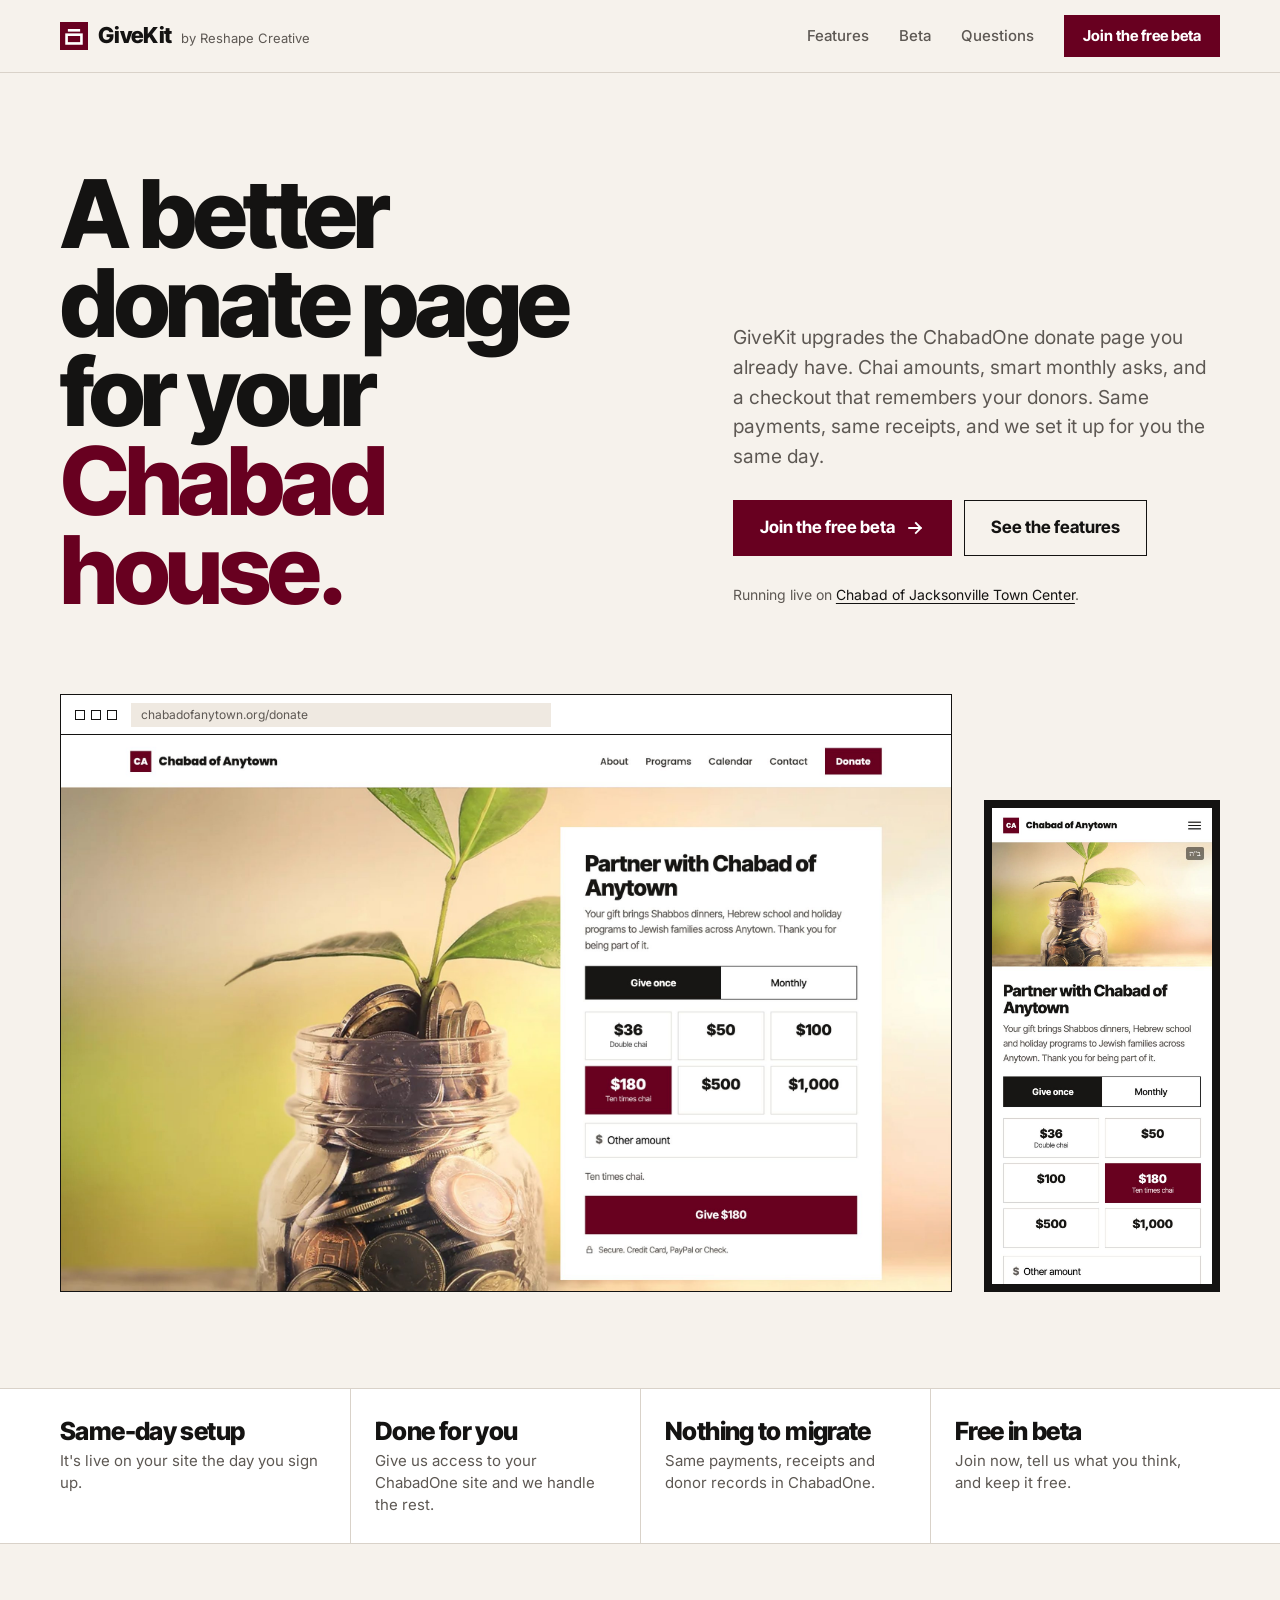
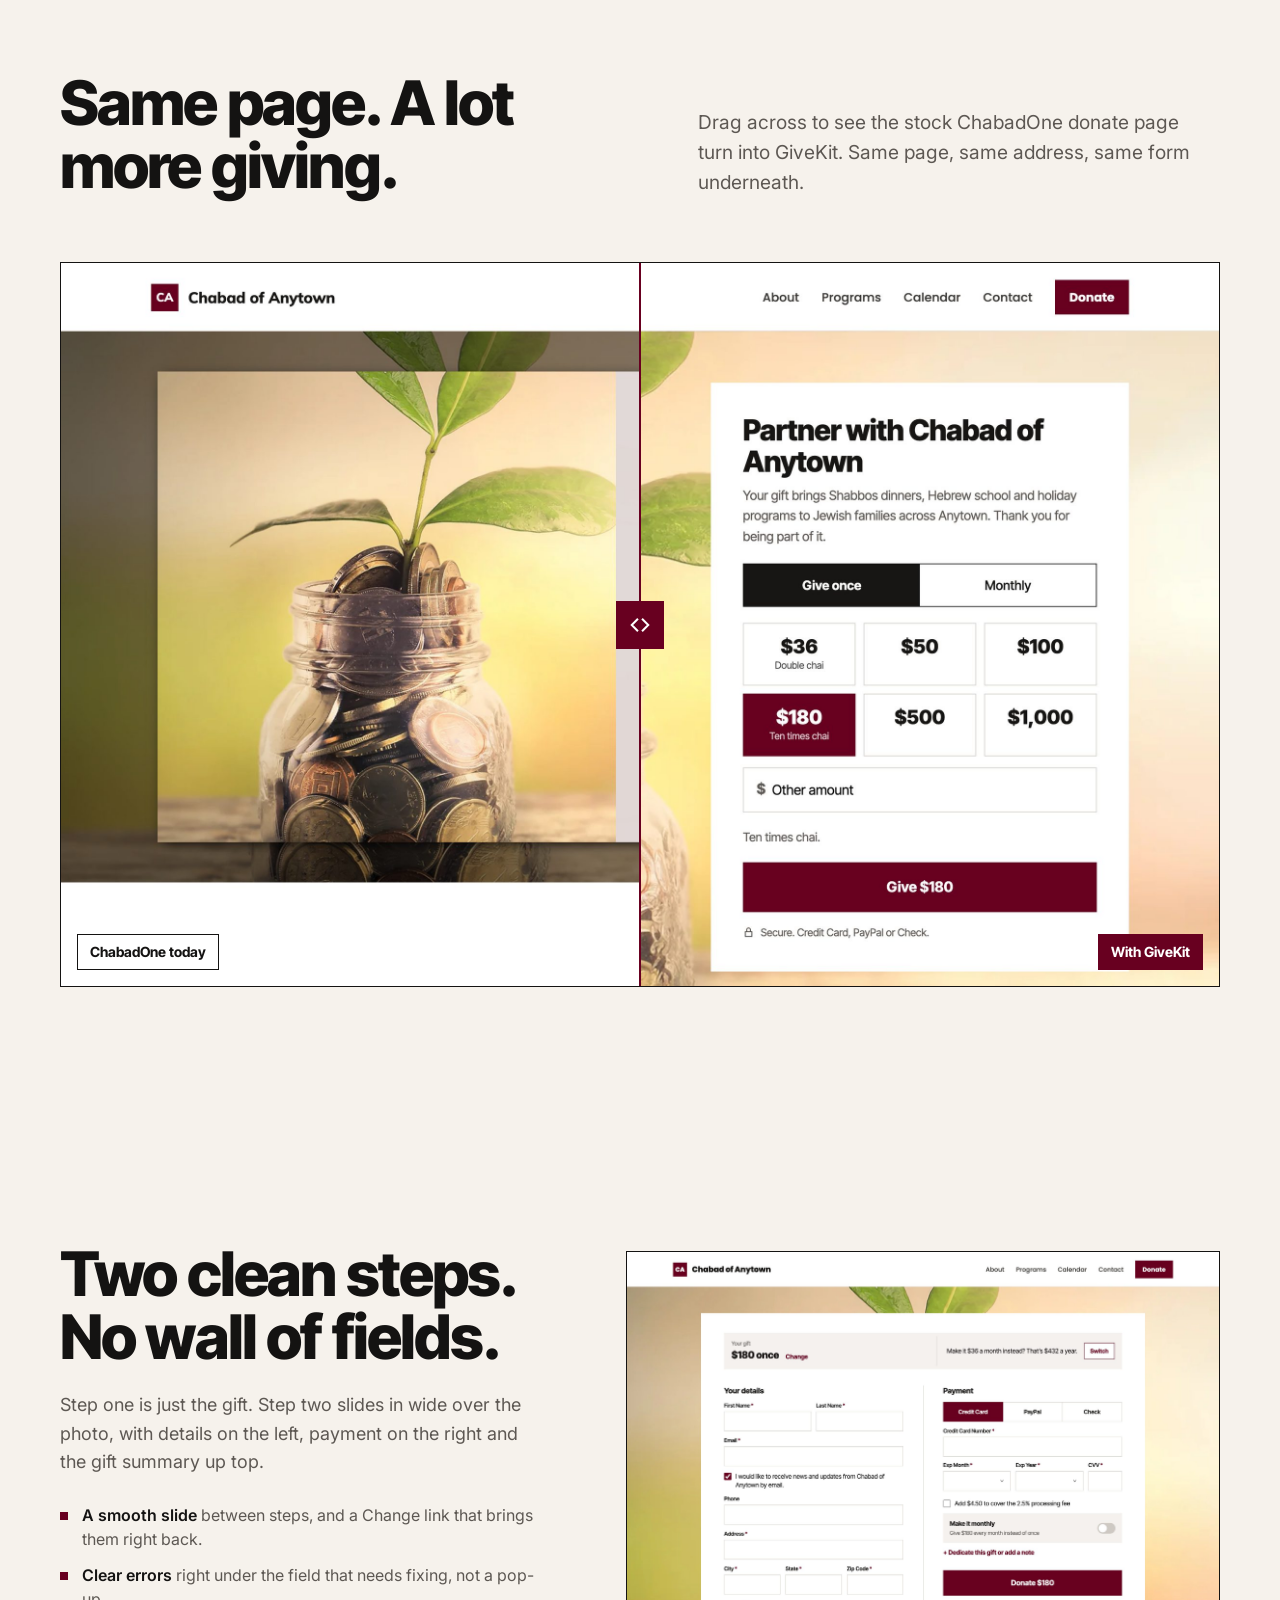
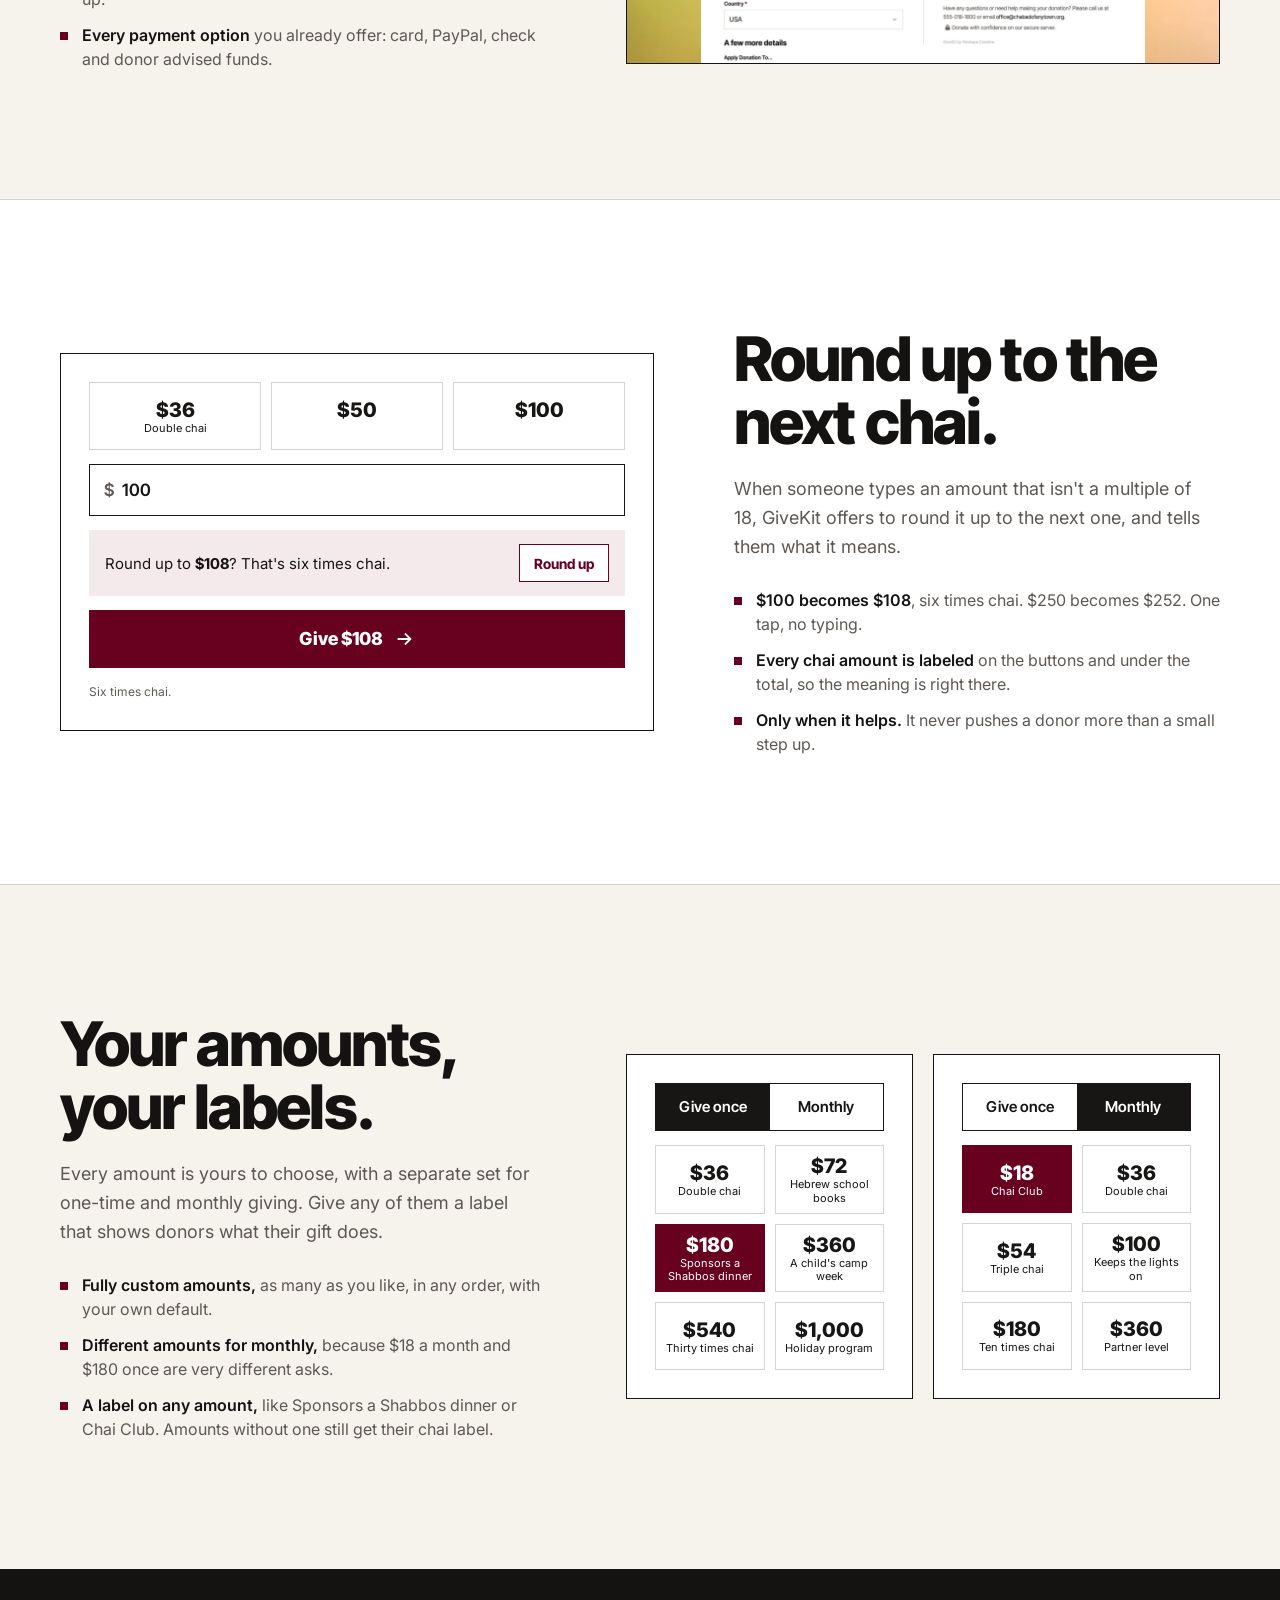
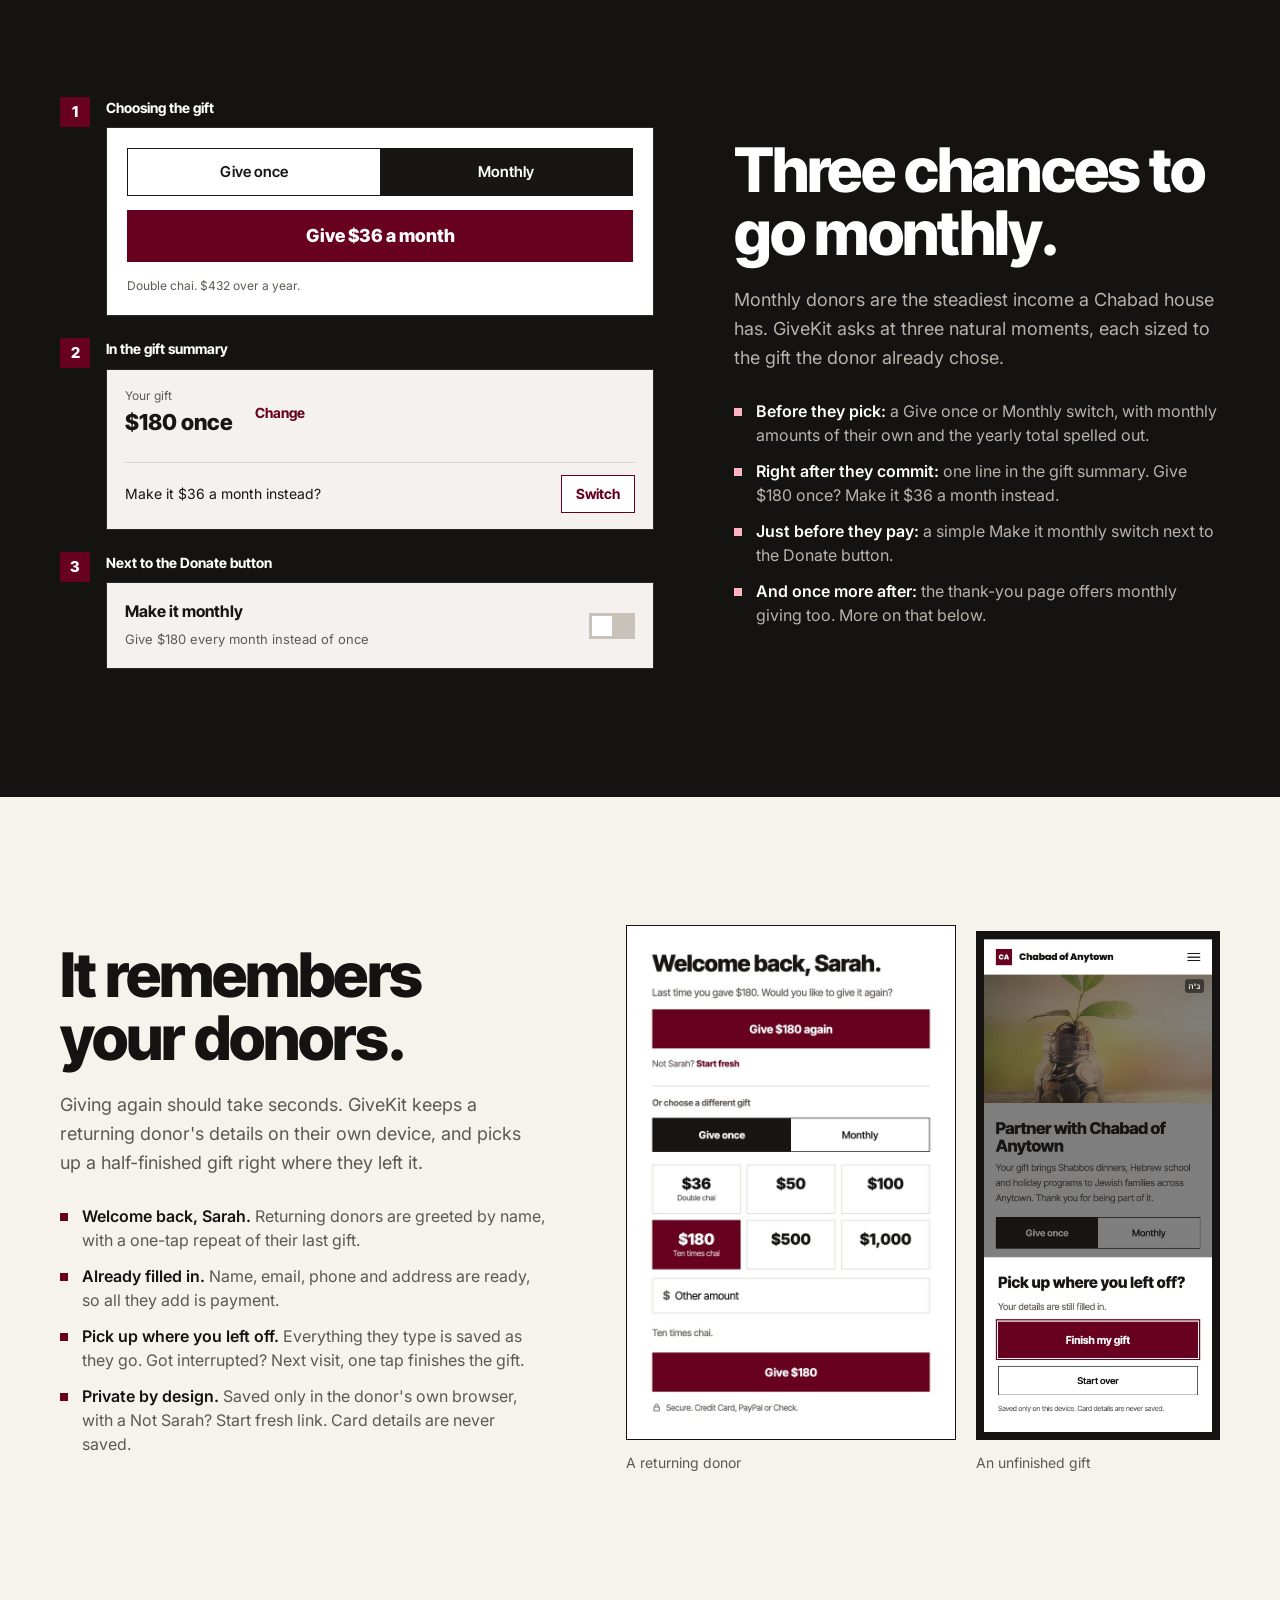
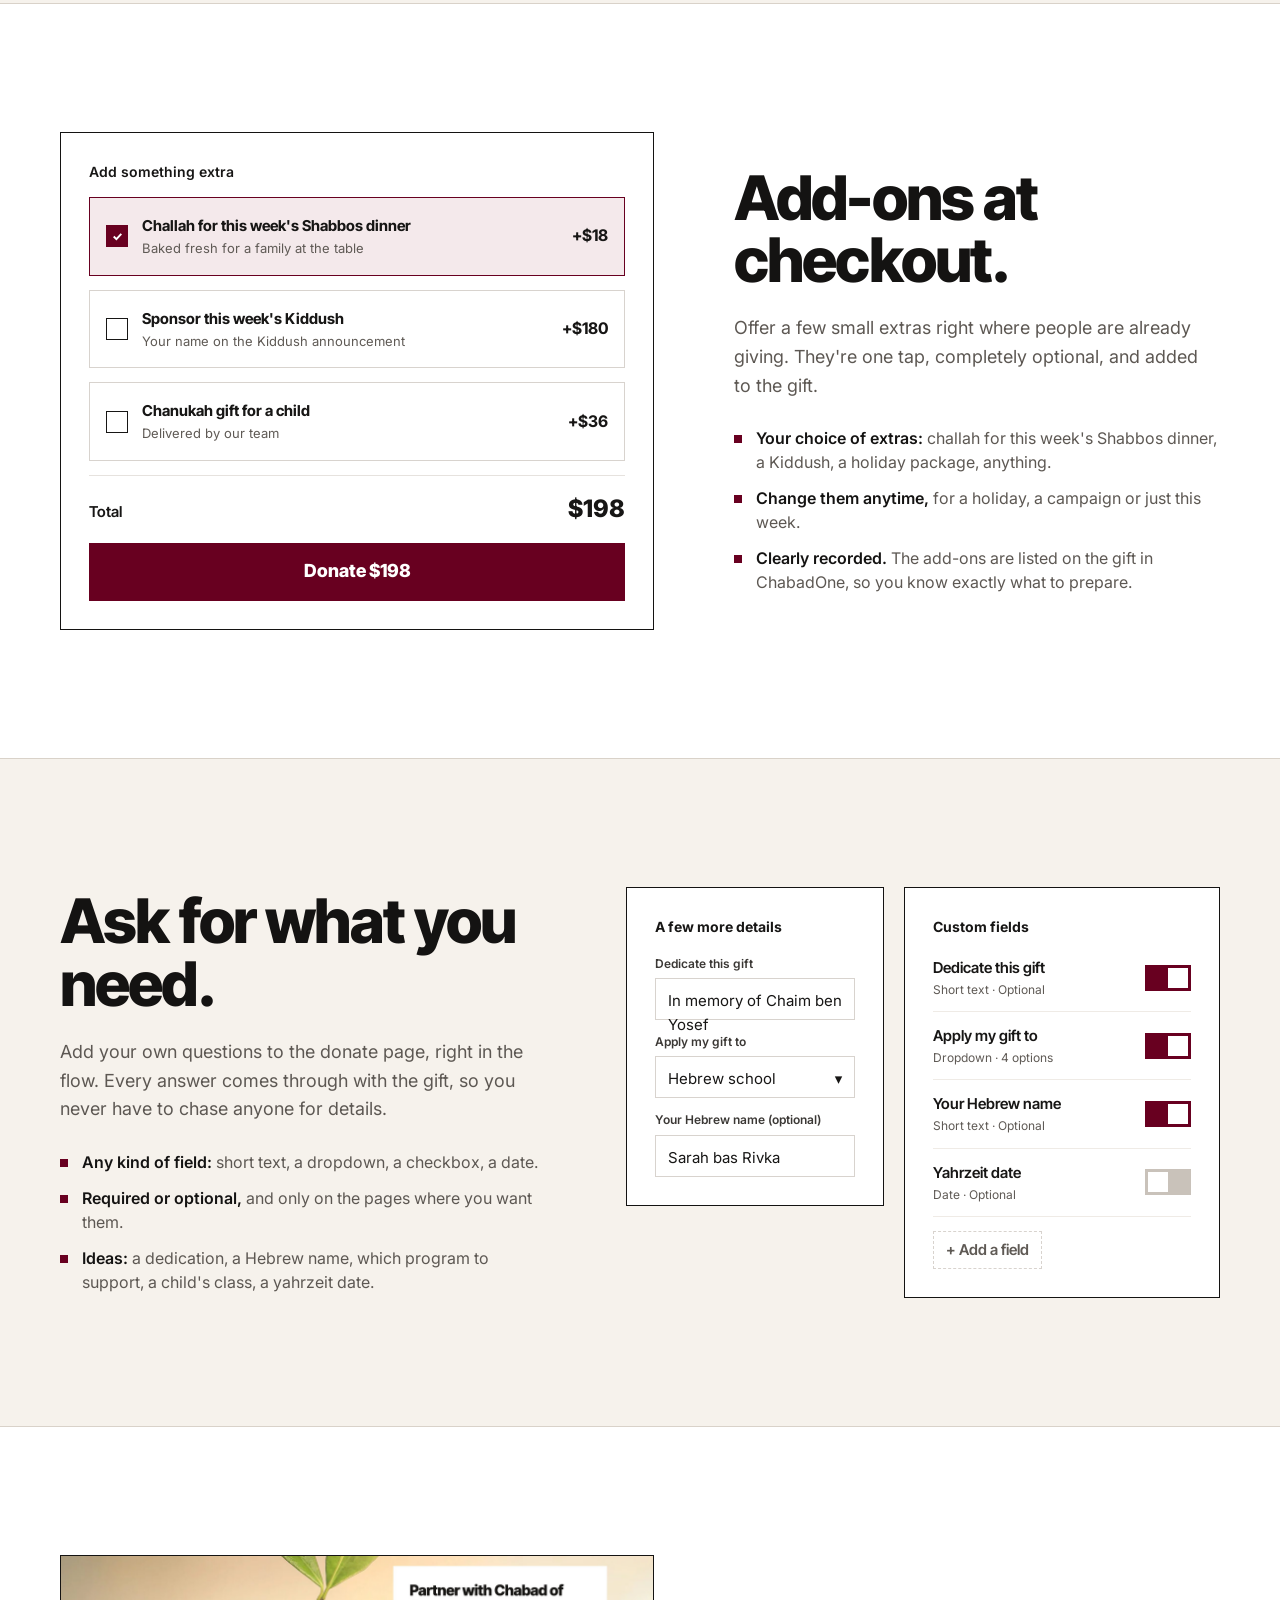
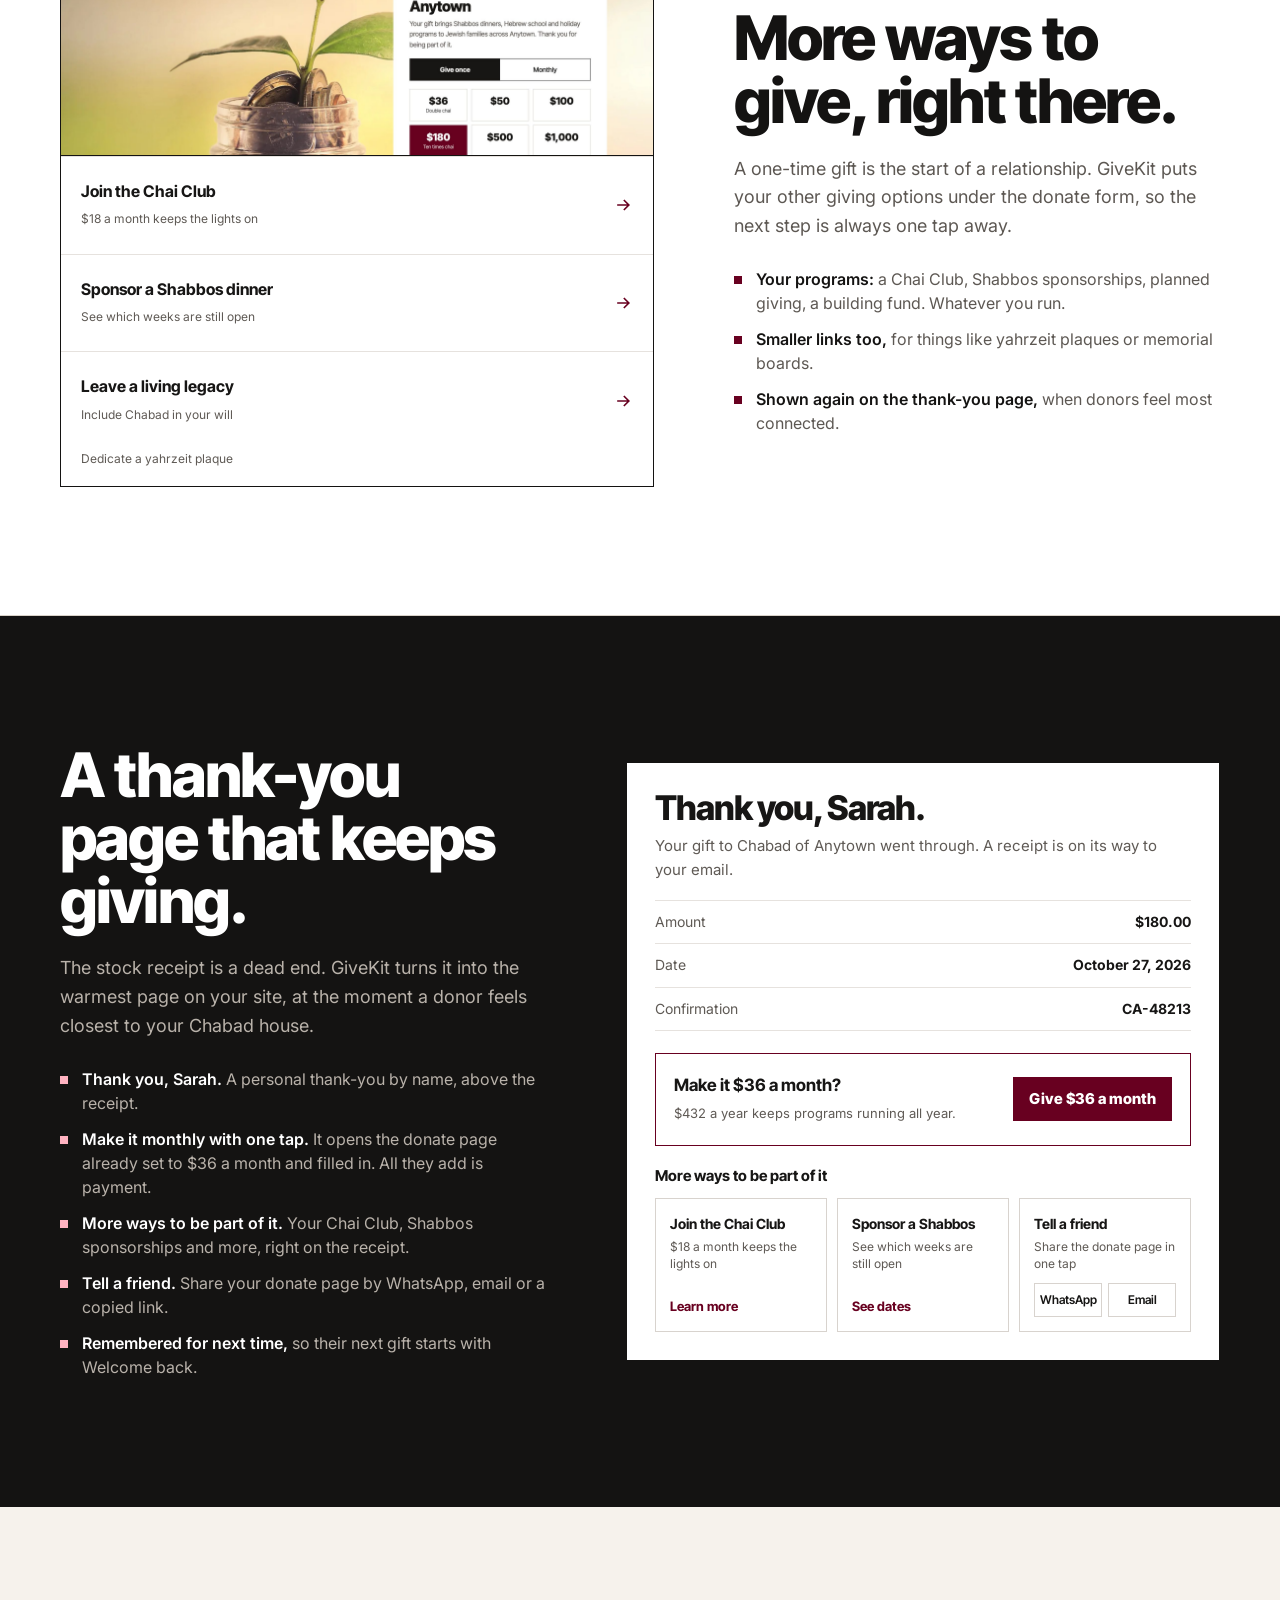
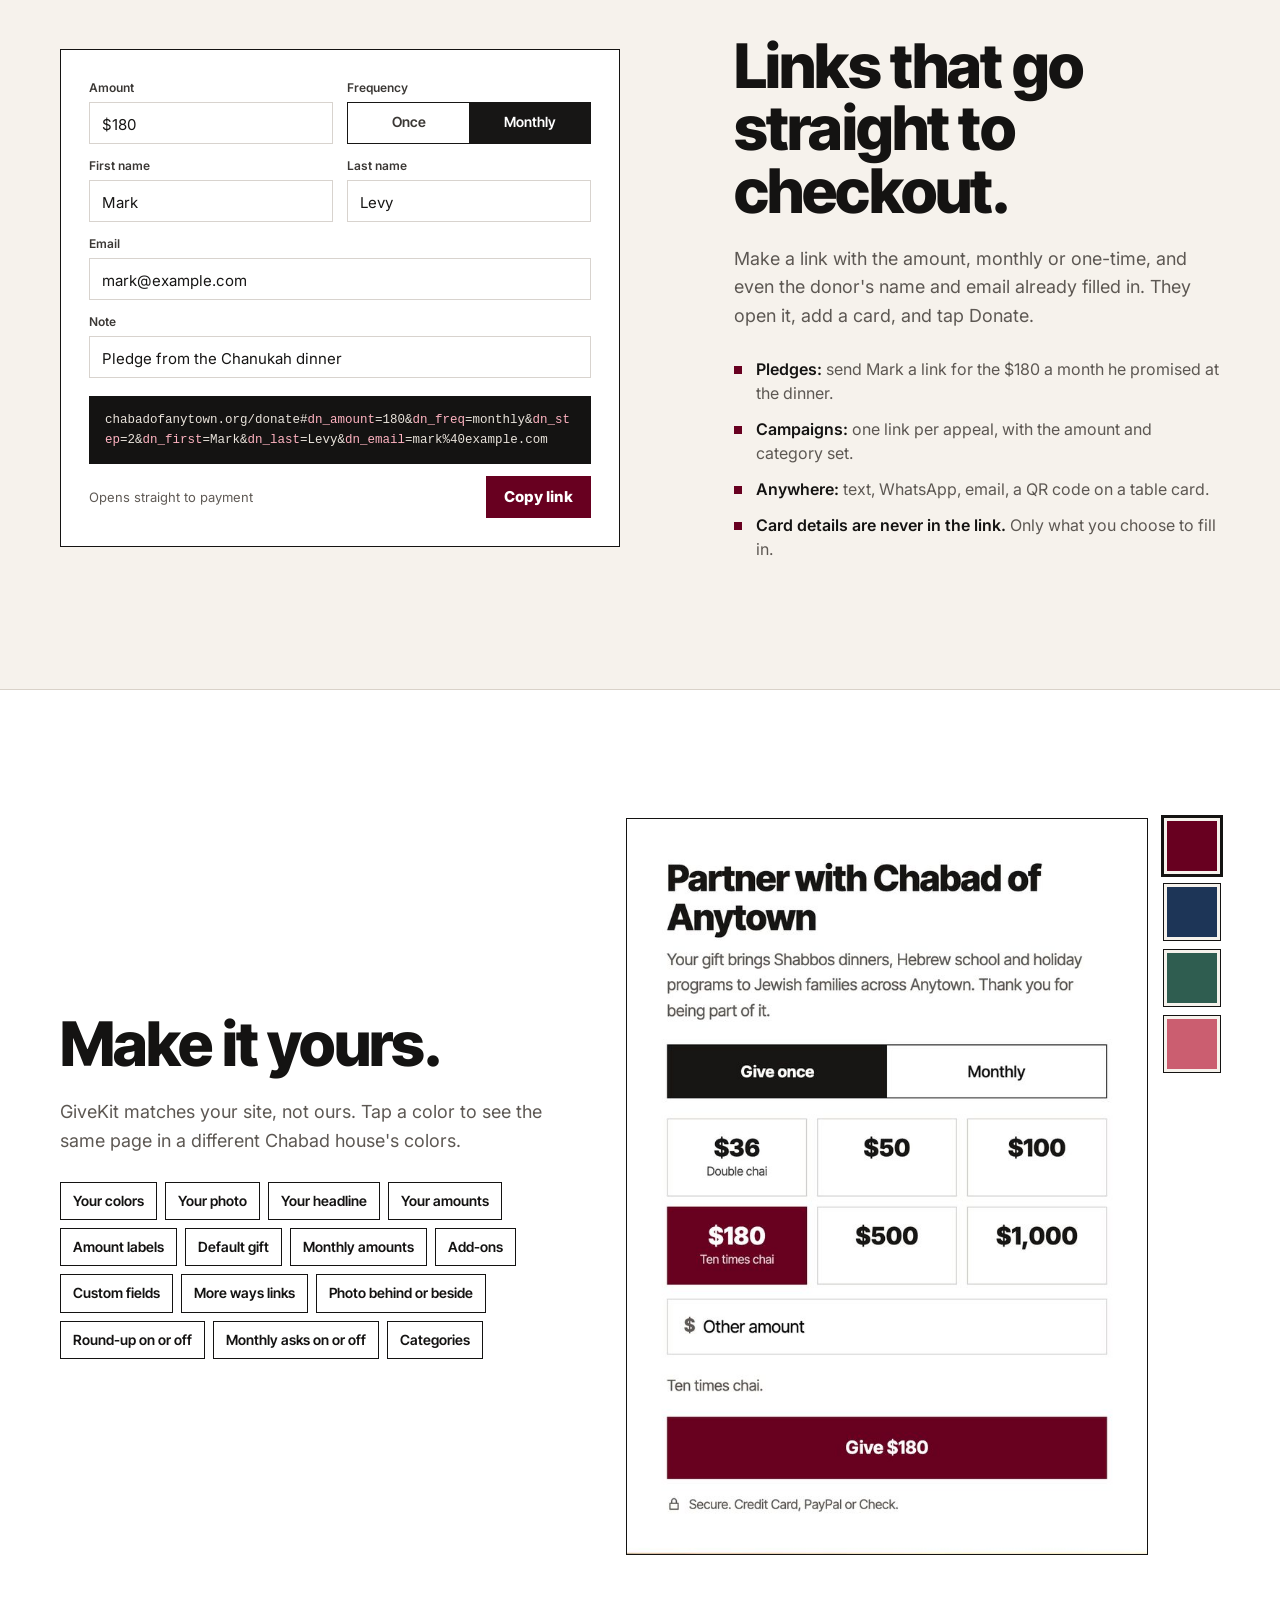
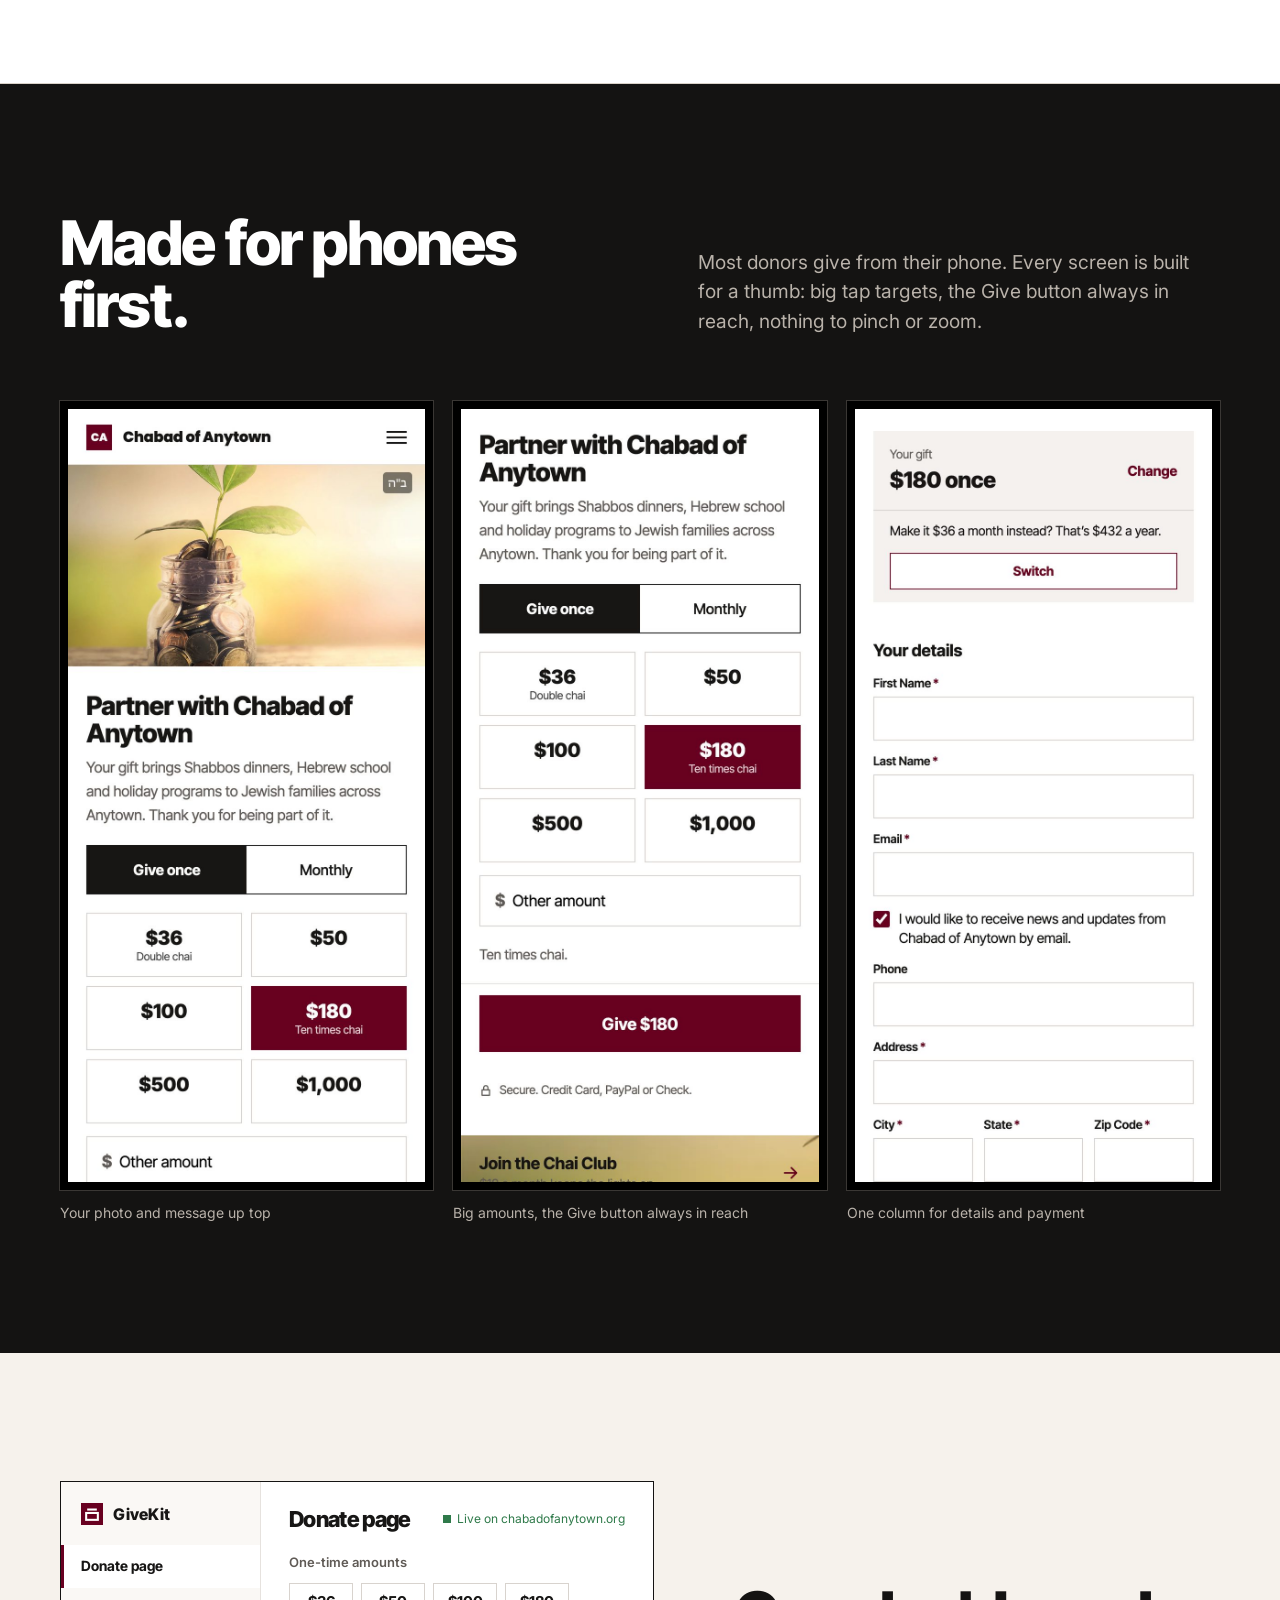
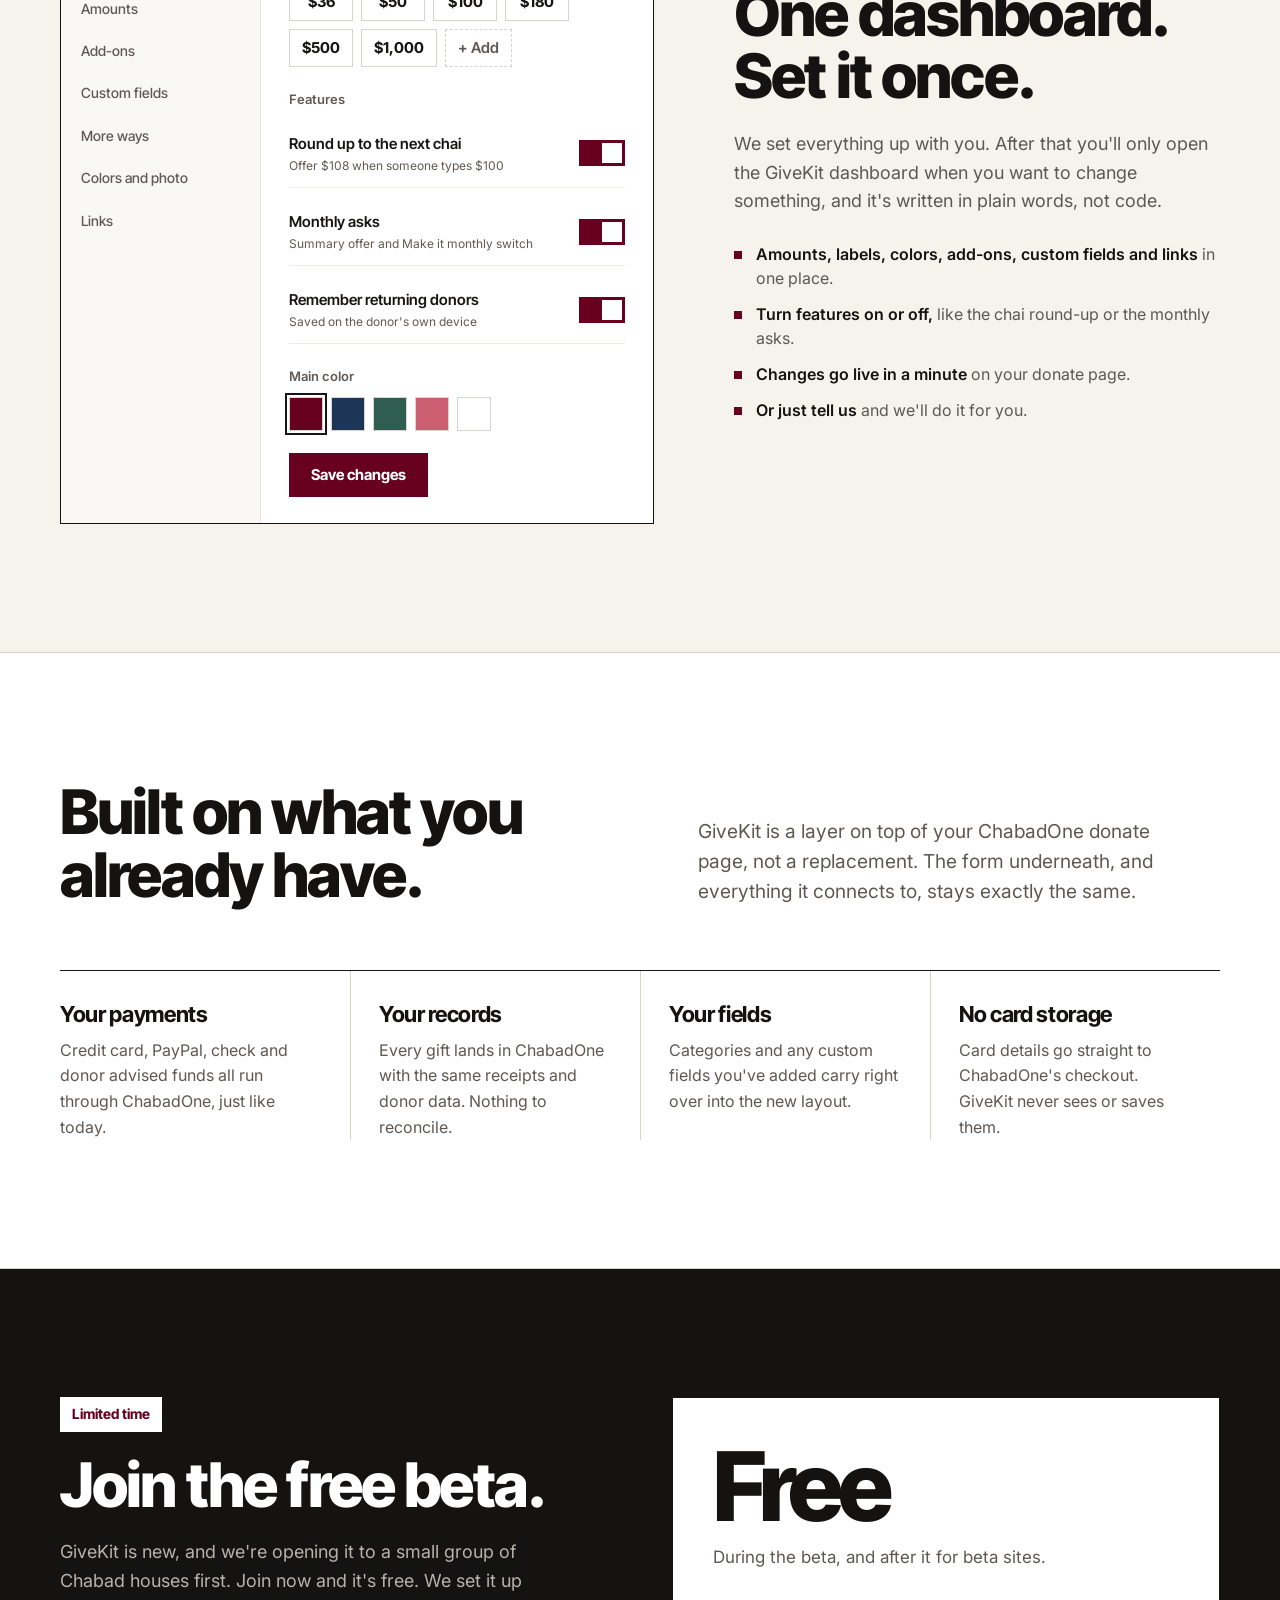
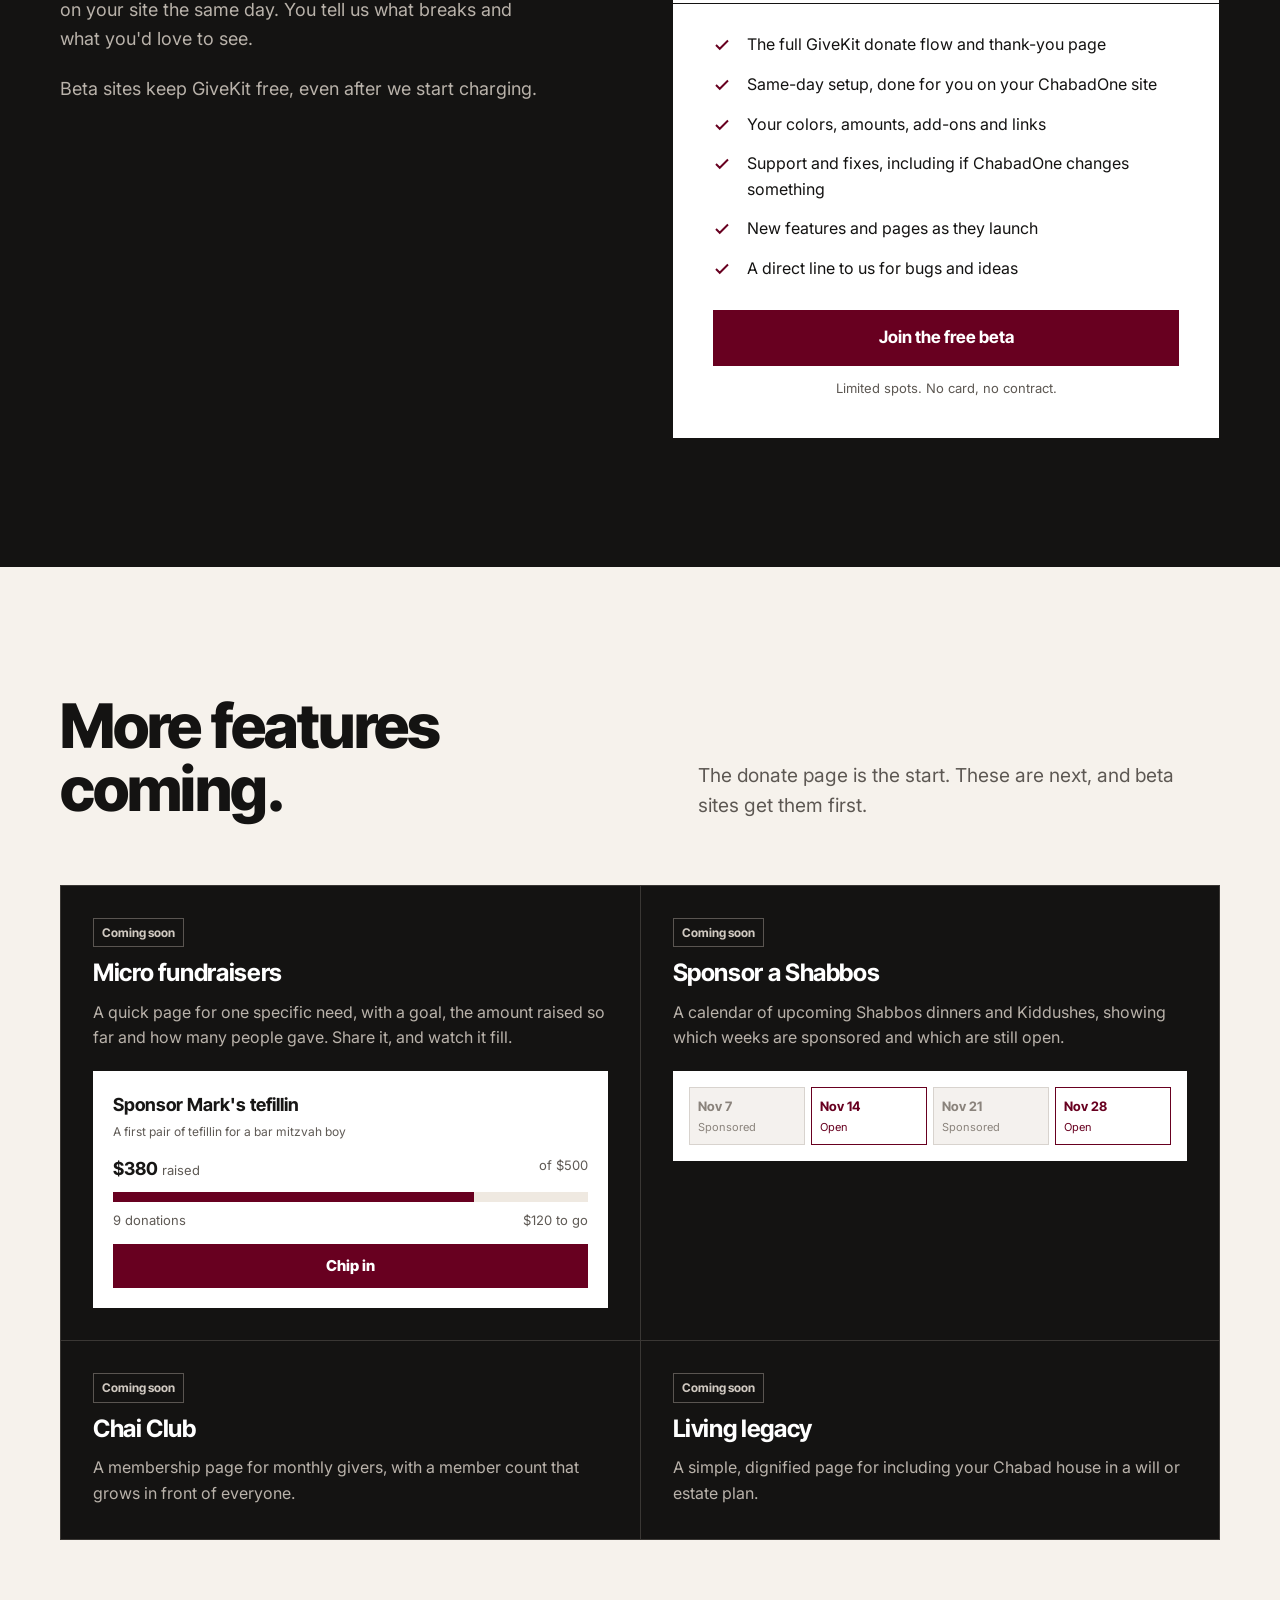
==== commit 654dcb39: "GiveKit landing: remove the interactive demo Co-Authored-By: Claude Opus 5.5 <noreply@anthropic.com>" ====
--- a/givekit/index.html
+++ b/givekit/index.html
@@ -173,14 +173,7 @@
 .compare-tag.l { left: 16px; background: var(--white); border: 1px solid var(--ink); }
 .compare-tag.r { right: 16px; background: var(--accent); color: #fff; border: 1px solid var(--accent); }
 
-/* live demo */
-.demo-grid { display: grid; grid-template-columns: minmax(0, 1fr) 480px; gap: 80px; align-items: start; }
-.demo-note { padding: 26px 0; border-top: 1px solid var(--dark-line); display: grid; grid-template-columns: 44px minmax(0, 1fr); gap: 4px 0; }
-.demo-note:last-child { border-bottom: 1px solid var(--dark-line); }
-.demo-note b { font-family: var(--display); font-size: 15px; color: #8f8780; font-weight: 600; grid-row: span 2; padding-top: 3px; }
-.demo-note h3 { color: #fff; font-size: 21px; }
-.demo-note p { color: var(--dark-muted); font-size: 16px; }
-.demo-note.is-on h3 { color: #ffd7df; }
+/* donate card mock */
 .card { background: var(--white); color: #171615; padding: 36px; font-family: var(--display); position: sticky; top: 104px; }
 .card h4 { margin: 0 0 6px; font-size: 28px; letter-spacing: -0.025em; line-height: 1.1; }
 .card .sub { font-family: var(--body); font-size: 15px; color: #5f5a55; margin-bottom: 22px; line-height: 1.5; }
@@ -219,7 +212,6 @@
 .tabs span { height: 40px; display: flex; align-items: center; justify-content: center; font-size: 13px; font-weight: 600; }
 .tabs span + span { border-left: 1px solid #d8d3ce; }
 .tabs span.on { background: var(--accent); color: #fff; }
-.demo-toast { margin-top: 12px; font-family: var(--body); font-size: 14px; background: #f4f1ee; padding: 12px 14px; }
 
 /* add-ons */
 .ad { display: flex; align-items: center; gap: 14px; border: 1px solid #d8d3ce; padding: 16px; font-size: 15px; font-weight: 700; }
@@ -381,7 +373,6 @@
   .hero-top, .sec-head, .beta-grid, .final .wrap, .frow { grid-template-columns: minmax(0, 1fr); gap: 40px; }
   .frow.flip { grid-template-columns: minmax(0, 1fr); }
   .frow.flip .ftxt { order: 0; }
-  .demo-grid { grid-template-columns: minmax(0, 1fr); gap: 48px; }
   .card { position: relative; top: auto; max-width: 520px; }
   .compat { grid-template-columns: repeat(2, minmax(0, 1fr)); }
   .compat div:nth-child(3) { padding-left: 0; border-left: 0; }
@@ -452,7 +443,6 @@
       <span class="brand-by">by Reshape Creative</span>
     </a>
     <nav class="nav-links" aria-label="Page">
-      <a href="#demo">Try it</a>
       <a href="#features">Features</a>
       <a href="#beta">Beta</a>
       <a href="#faq">Questions</a>
@@ -470,7 +460,7 @@
           <p class="lede">GiveKit upgrades the ChabadOne donate page you already have. Chai amounts, smart monthly asks, and a checkout that remembers your donors. Same payments, same receipts, and we set it up for you the same day.</p>
           <div class="hero-ctas">
             <a class="btn" href="#join">Join the free beta <svg width="20" height="20" viewBox="0 0 24 24" fill="none" stroke="currentColor" stroke-width="2.2" stroke-linecap="square" aria-hidden="true"><path d="M5 12h14M13 6l6 6-6 6"/></svg></a>
-            <a class="btn btn-ghost" href="#demo">Try the demo</a>
+            <a class="btn btn-ghost" href="#features">See the features</a>
           </div>
           <p class="hero-proof">Running live on <a href="https://www.southsidechabad.com/4970020" target="_blank" rel="noopener">Chabad of Jacksonville Town Center</a>.</p>
         </div>
@@ -507,44 +497,6 @@
         <span class="compare-tag r">With GiveKit</span>
         <div class="compare-handle"><span class="compare-knob"><svg width="22" height="22" viewBox="0 0 24 24" fill="none" stroke="currentColor" stroke-width="2.2" stroke-linecap="square" aria-hidden="true"><path d="M9 6l-6 6 6 6M15 6l6 6-6 6"/></svg></span></div>
         <input type="range" min="0" max="100" value="50" aria-label="Compare the standard page with GiveKit">
-      </div>
-    </div>
-  </section>
-
-  <section class="sec bg-dark" id="demo">
-    <div class="wrap">
-      <div class="sec-head">
-        <h2>Try it. This is the real flow.</h2>
-        <p class="lede">Pick an amount, type an odd one, switch to monthly. Every nudge is built to raise the gift without slowing anyone down.</p>
-      </div>
-      <div class="demo-grid">
-        <div class="demo-notes">
-          <div class="demo-note" data-note="chai"><b>01</b><h3>Amounts that speak Yiddishkeit</h3><p>Every multiple of 18 is labeled: Double chai, Ten times chai. Donors feel the meaning, not just the number.</p></div>
-          <div class="demo-note" data-note="round"><b>02</b><h3>Round up to the next chai</h3><p>Type $100 and GiveKit offers $108, six times chai. One tap.</p></div>
-          <div class="demo-note" data-note="monthly"><b>03</b><h3>Monthly, made simple</h3><p>Monthly has its own amounts, and the button says exactly what happens: Give $36 a month, $432 over a year.</p></div>
-          <div class="demo-note" data-note="upsell"><b>04</b><h3>A monthly ask at the right moment</h3><p>After they commit, one quiet line: make it $36 a month instead? Calculated from the gift they chose.</p></div>
-        </div>
-        <div class="card" aria-live="polite">
-          <div class="step" id="s1">
-            <h4>Partner with Chabad of Anytown</h4>
-            <p class="sub">Your gift brings Shabbos dinners and holiday programs to Jewish families across Anytown.</p>
-            <div class="freq" role="group" aria-label="Frequency"><button type="button" data-f="once" class="on">Give once</button><button type="button" data-f="monthly">Monthly</button></div>
-            <div class="presets" id="presets"></div>
-            <label class="other"><span>$</span><input id="other" inputmode="decimal" placeholder="Other amount" aria-label="Other amount"></label>
-            <div class="round" id="round" hidden><span id="roundTxt"></span><button type="button" id="roundBtn">Round up</button></div>
-            <p class="impact" id="impact"></p>
-            <button type="button" class="go" id="go"><span id="goTxt">Give $180</span><svg width="22" height="22" viewBox="0 0 24 24" fill="none" stroke="currentColor" stroke-width="2" stroke-linecap="square" aria-hidden="true"><path d="M5 12h14M13 6l6 6-6 6"/></svg></button>
-            <p class="secure"><svg width="14" height="14" viewBox="0 0 24 24" fill="none" stroke="currentColor" stroke-width="2.2" aria-hidden="true"><rect x="5" y="11" width="14" height="10"/><path d="M8 11V7a4 4 0 0 1 8 0v4"/></svg>Secure. Credit card, PayPal or donor advised fund.</p>
-          </div>
-          <div class="step" id="s2" hidden>
-            <div class="summary"><div><div class="s-l">Your gift</div><div class="s-a" id="sumAmt">$180 once</div></div><button type="button" class="chg" id="chg">Change</button><div class="ups" id="ups"><span id="upsTxt"></span><button type="button" id="upsBtn">Switch</button></div></div>
-            <div class="fake-row"><label class="fake">First name<i>Sarah</i></label><label class="fake">Last name<i>Cohen</i></label></div>
-            <label class="fake" style="margin-bottom:10px">Email<i>sarah@example.com</i></label>
-            <div class="tabs"><span class="on">Credit card</span><span>PayPal</span><span>DAF</span></div>
-            <button type="button" class="go" id="donate"><span id="donTxt">Donate $180</span></button>
-            <p class="demo-toast" id="toast" hidden>This is a demo. On your site, this button hands off to ChabadOne's own secure checkout, exactly as it does today.</p>
-          </div>
-        </div>
       </div>
     </div>
   </section>
@@ -1025,50 +977,6 @@
     });
   });
 
-  /* live demo */
-  var WORDS = ['', '', 'Double', 'Triple', 'Four times', 'Five times', 'Six times', 'Seven times', 'Eight times', 'Nine times', 'Ten times', 'Eleven times', 'Twelve times'];
-  var PRESETS = { once: [36, 50, 100, 180, 500, 1000], monthly: [18, 36, 54, 72, 100, 180] };
-  var st = { f: 'once', amt: 180 };
-  var $ = function (id) { return document.getElementById(id); };
-  function fmt(n) { return '$' + (Math.round(n * 100) / 100).toLocaleString('en-US'); }
-  function chai(v) { if (!v || v % 18) return ''; var n = v / 18; if (n === 1) return 'Chai'; if (n < WORDS.length) return WORDS[n] + ' chai'; return n + ' times chai'; }
-  function chaiUp(v) { return Math.ceil(v / 18) * 18; }
-  function monthlyFor(v) { return Math.max(18, Math.round(v / 5 / 18) * 18); }
-  function notes(which) { document.querySelectorAll('.demo-note').forEach(function (n) { n.classList.toggle('is-on', n.getAttribute('data-note') === which); }); }
-  function render() {
-    $('presets').innerHTML = PRESETS[st.f].map(function (v) { return '<button type="button" data-v="' + v + '" class="' + (v === st.amt && !$('other').value ? 'on' : '') + '"><span class="amt">' + fmt(v) + '</span><span class="lbl">' + chai(v) + '</span></button>'; }).join('');
-    document.querySelectorAll('.freq button').forEach(function (b) { b.classList.toggle('on', b.getAttribute('data-f') === st.f); });
-    var a = st.amt, up = chaiUp(a);
-    var showRound = a > 0 && a % 18 !== 0 && up - a <= Math.max(18, a * 0.25);
-    $('round').hidden = !showRound;
-    if (showRound) $('roundTxt').textContent = 'Round up to ' + fmt(up) + '? That’s ' + chai(up).toLowerCase() + '.';
-    var c = chai(a);
-    $('impact').textContent = a ? (st.f === 'monthly' ? (c ? c + '. ' : '') + fmt(a * 12) + ' over a year.' : (c ? c + '.' : '')) : '';
-    $('goTxt').textContent = a ? 'Give ' + fmt(a) + (st.f === 'monthly' ? ' a month' : '') : 'Choose an amount';
-    $('sumAmt').textContent = fmt(a) + (st.f === 'monthly' ? ' a month' : ' once');
-    var m = monthlyFor(a);
-    $('ups').hidden = st.f === 'monthly';
-    $('upsTxt').textContent = 'Make it ' + fmt(m) + ' a month instead? That’s ' + fmt(m * 12) + ' a year.';
-    $('donTxt').textContent = 'Donate ' + fmt(a) + (st.f === 'monthly' ? ' a month' : '');
-  }
-  document.querySelector('.freq').addEventListener('click', function (e) {
-    var b = e.target.closest('button'); if (!b) return;
-    st.f = b.getAttribute('data-f'); $('other').value = ''; st.amt = st.f === 'monthly' ? 36 : 180; notes(st.f === 'monthly' ? 'monthly' : 'chai'); render();
-  });
-  $('presets').addEventListener('click', function (e) { var b = e.target.closest('button'); if (!b) return; $('other').value = ''; st.amt = Number(b.getAttribute('data-v')); notes('chai'); render(); });
-  $('other').addEventListener('input', function () { var v = parseFloat(this.value.replace(/[^0-9.]/g, '')) || 0; st.amt = v; notes(v && v % 18 ? 'round' : 'chai'); render(); });
-  $('roundBtn').addEventListener('click', function () { st.amt = chaiUp(st.amt); $('other').value = st.amt; notes('round'); render(); });
-  function go(n) {
-    var from = n === 2 ? $('s1') : $('s2'), to = n === 2 ? $('s2') : $('s1');
-    from.classList.add('leave');
-    setTimeout(function () { from.hidden = true; from.classList.remove('leave'); to.hidden = false; to.classList.add('enter'); void to.offsetWidth; to.classList.remove('enter'); }, 200);
-  }
-  $('go').addEventListener('click', function () { if (!st.amt) { $('other').focus(); return; } $('toast').hidden = true; notes('upsell'); go(2); });
-  $('chg').addEventListener('click', function () { notes('chai'); go(1); });
-  $('upsBtn').addEventListener('click', function () { st.amt = monthlyFor(st.amt); st.f = 'monthly'; $('other').value = ''; render(); });
-  $('donate').addEventListener('click', function () { $('toast').hidden = false; });
-  notes('chai');
-  render();
 })();
 </script>
 </body>
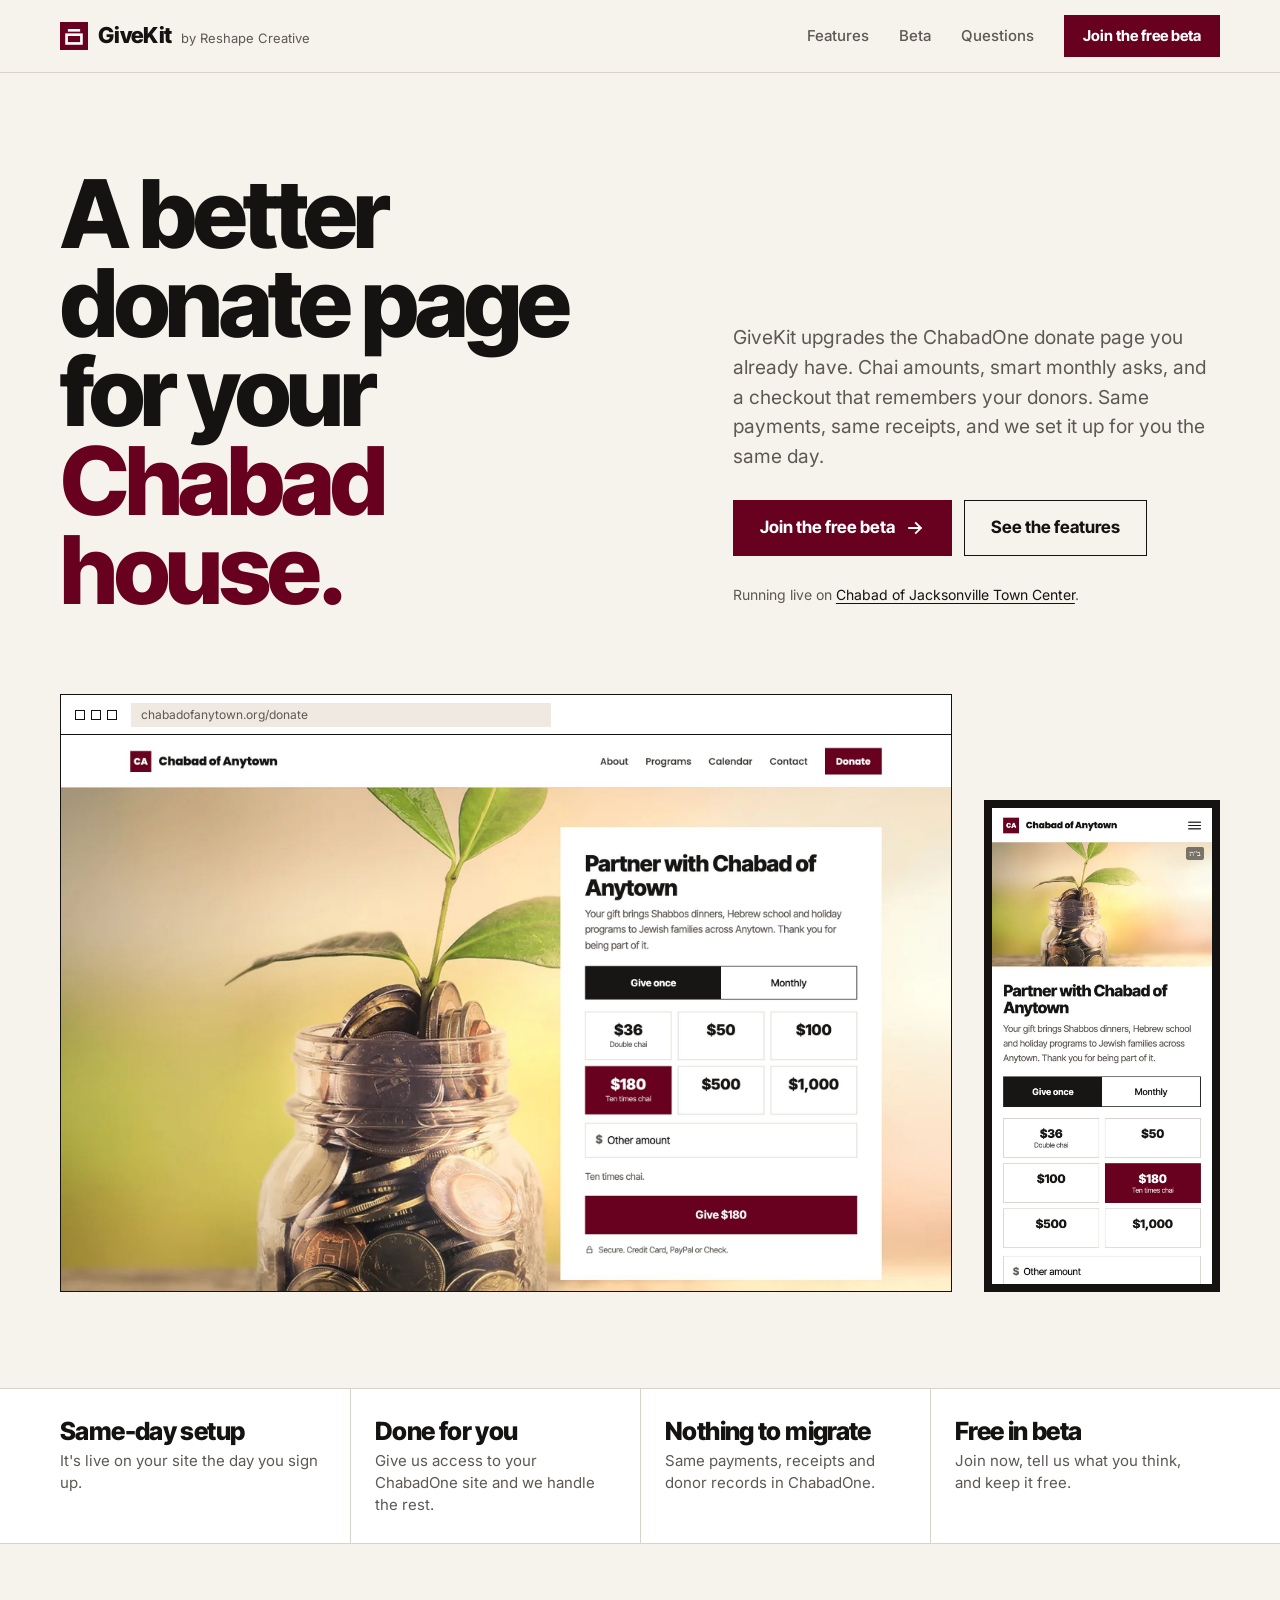
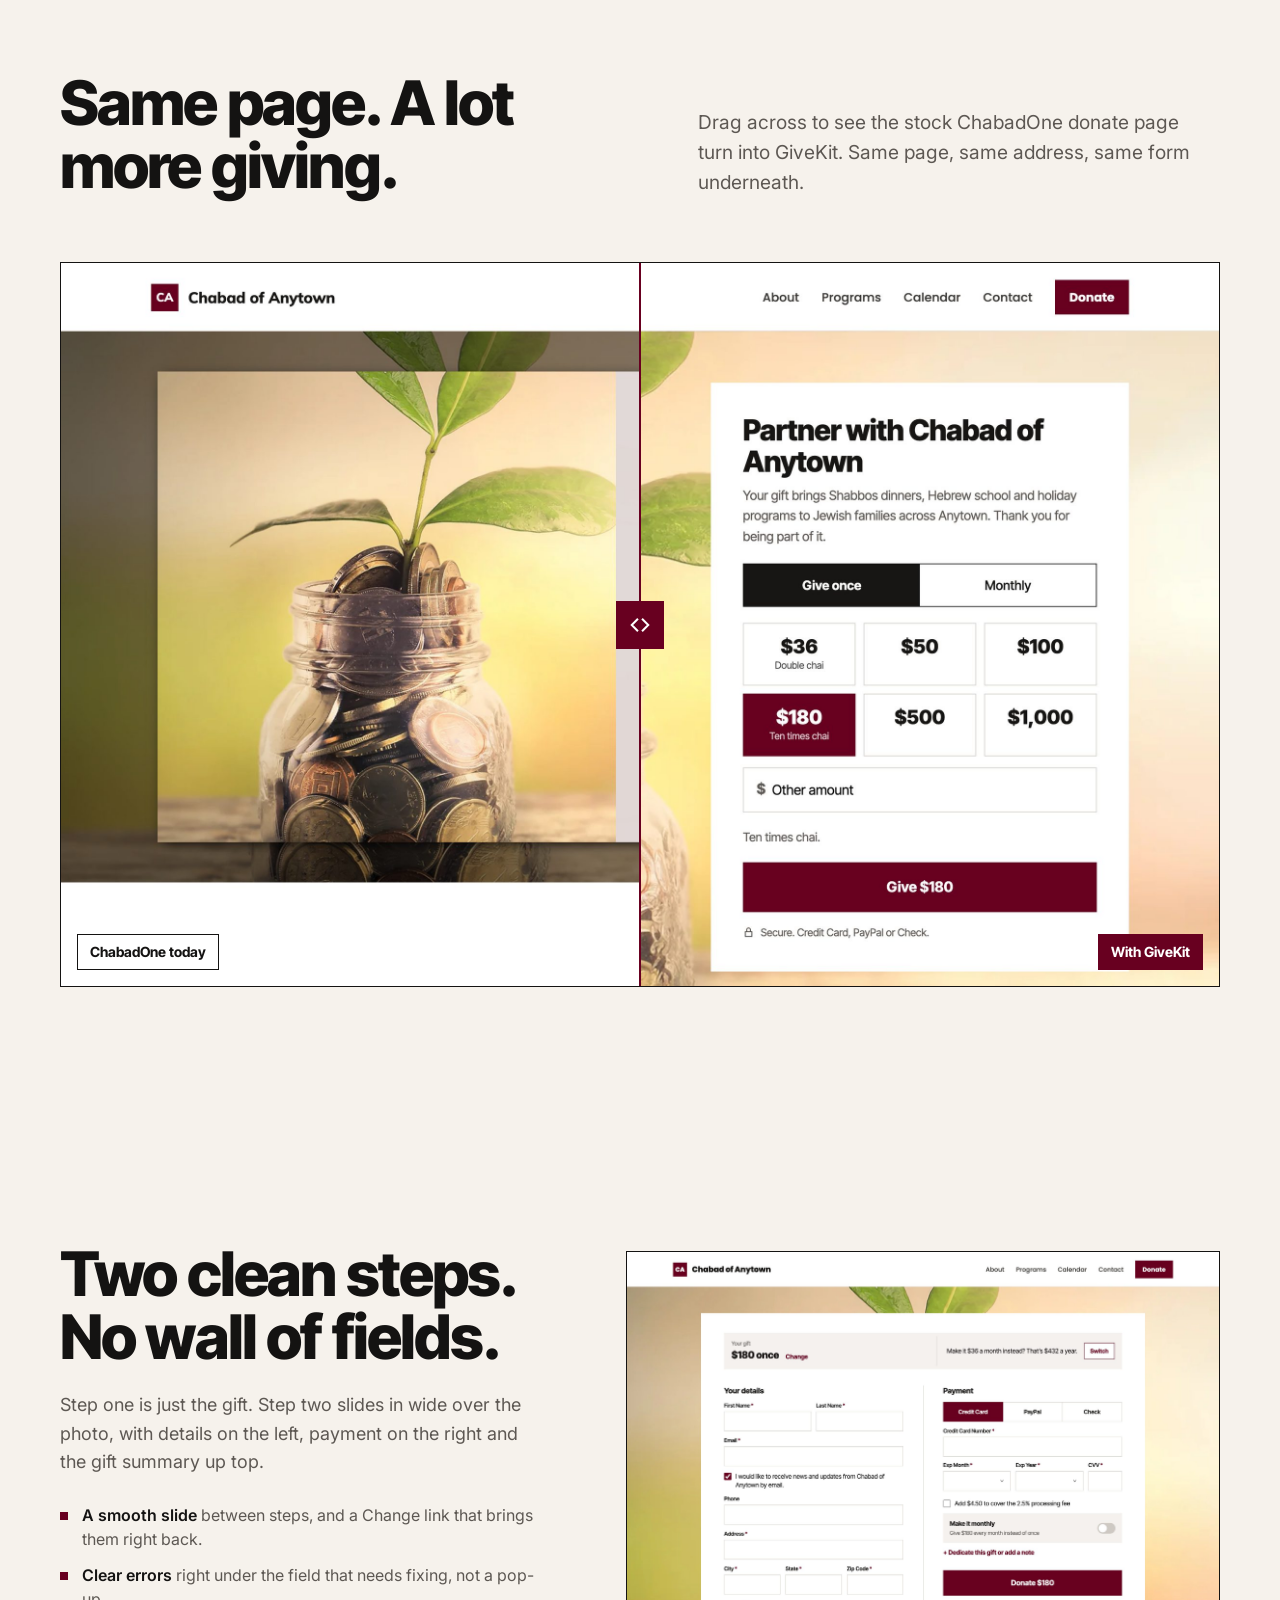
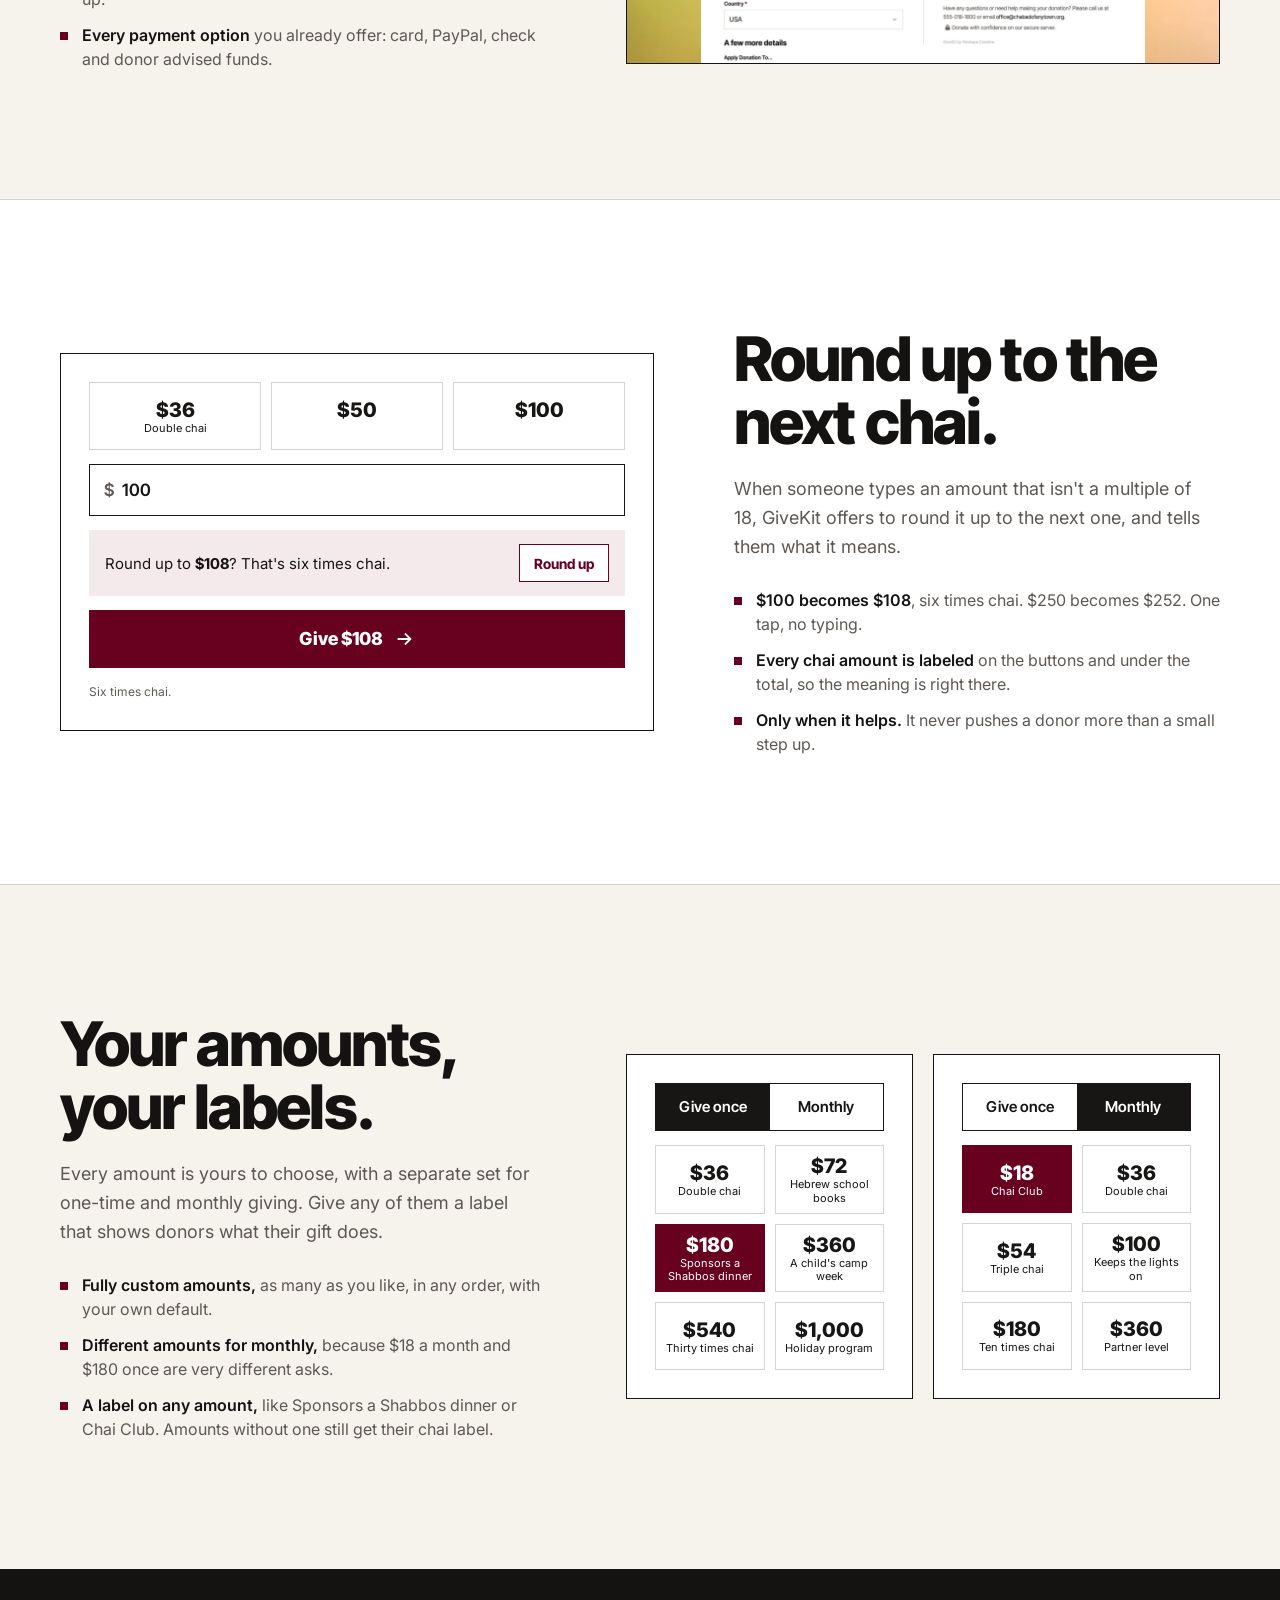
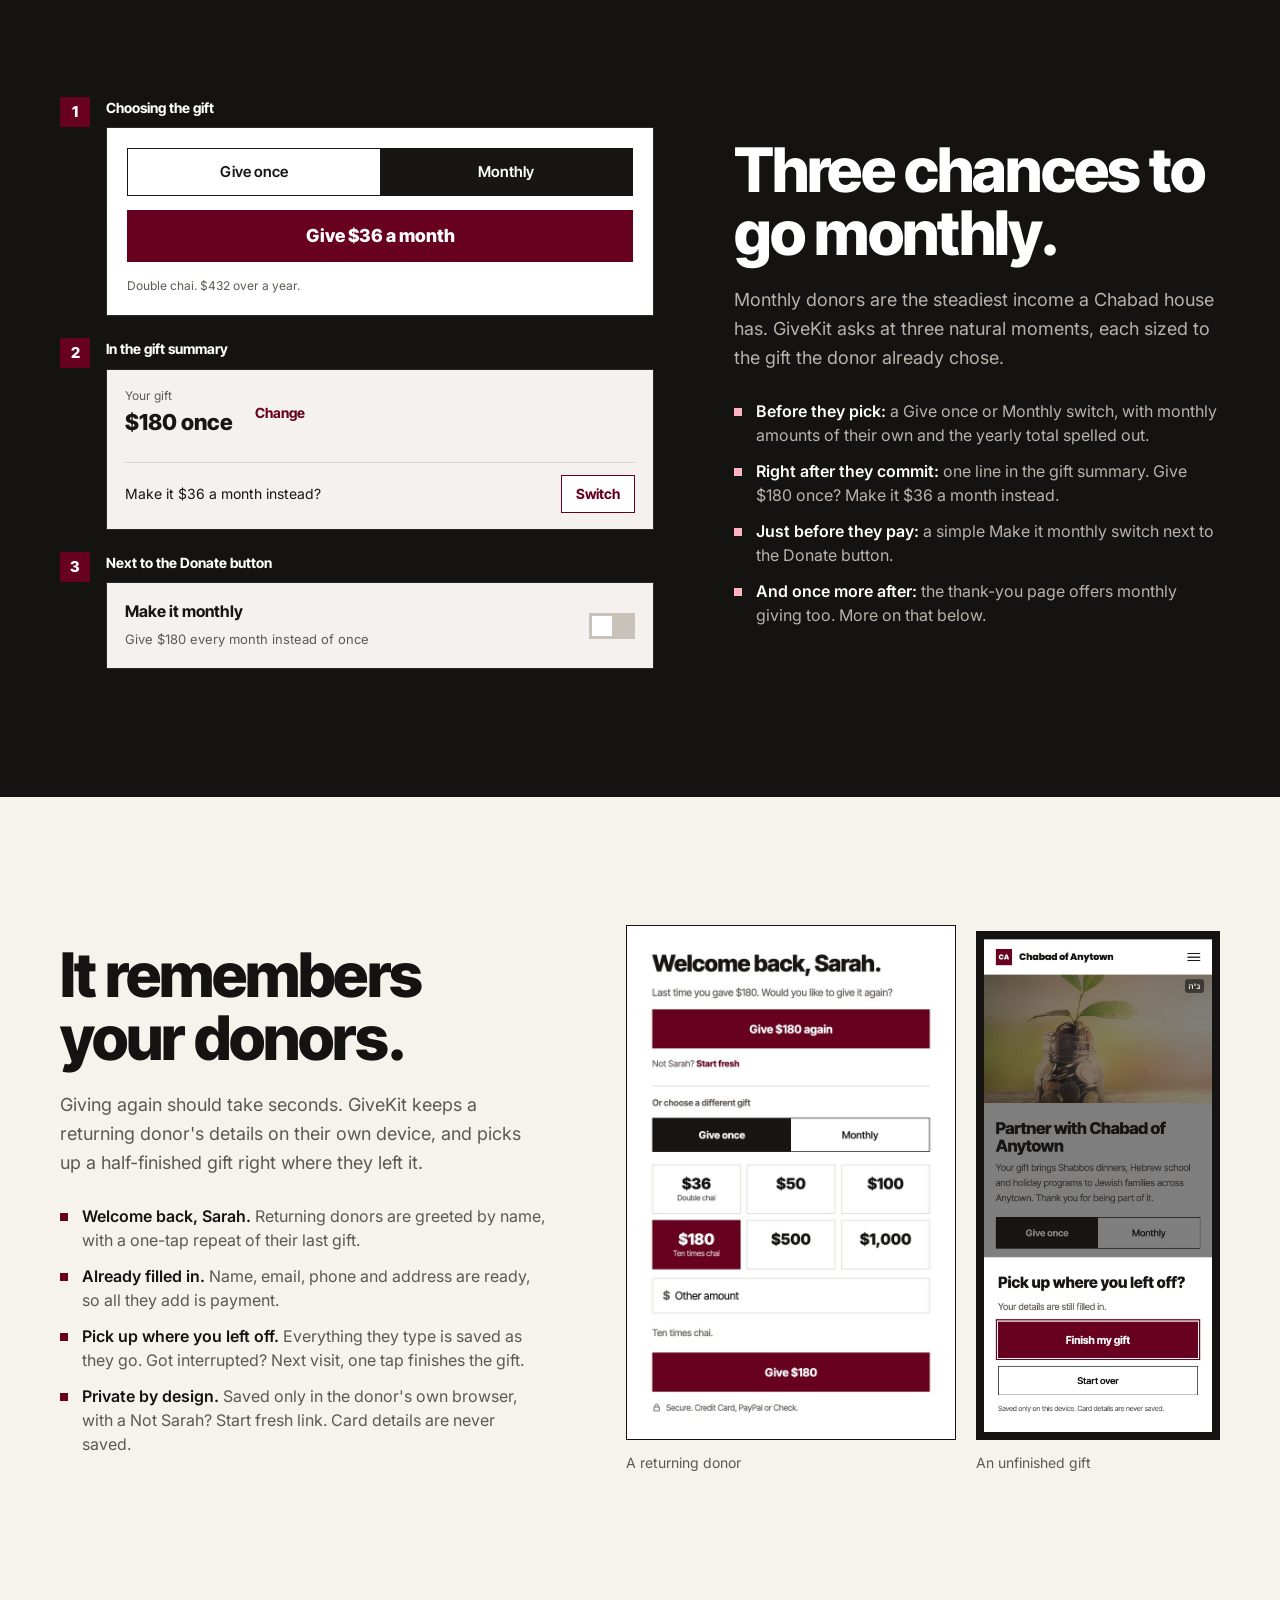
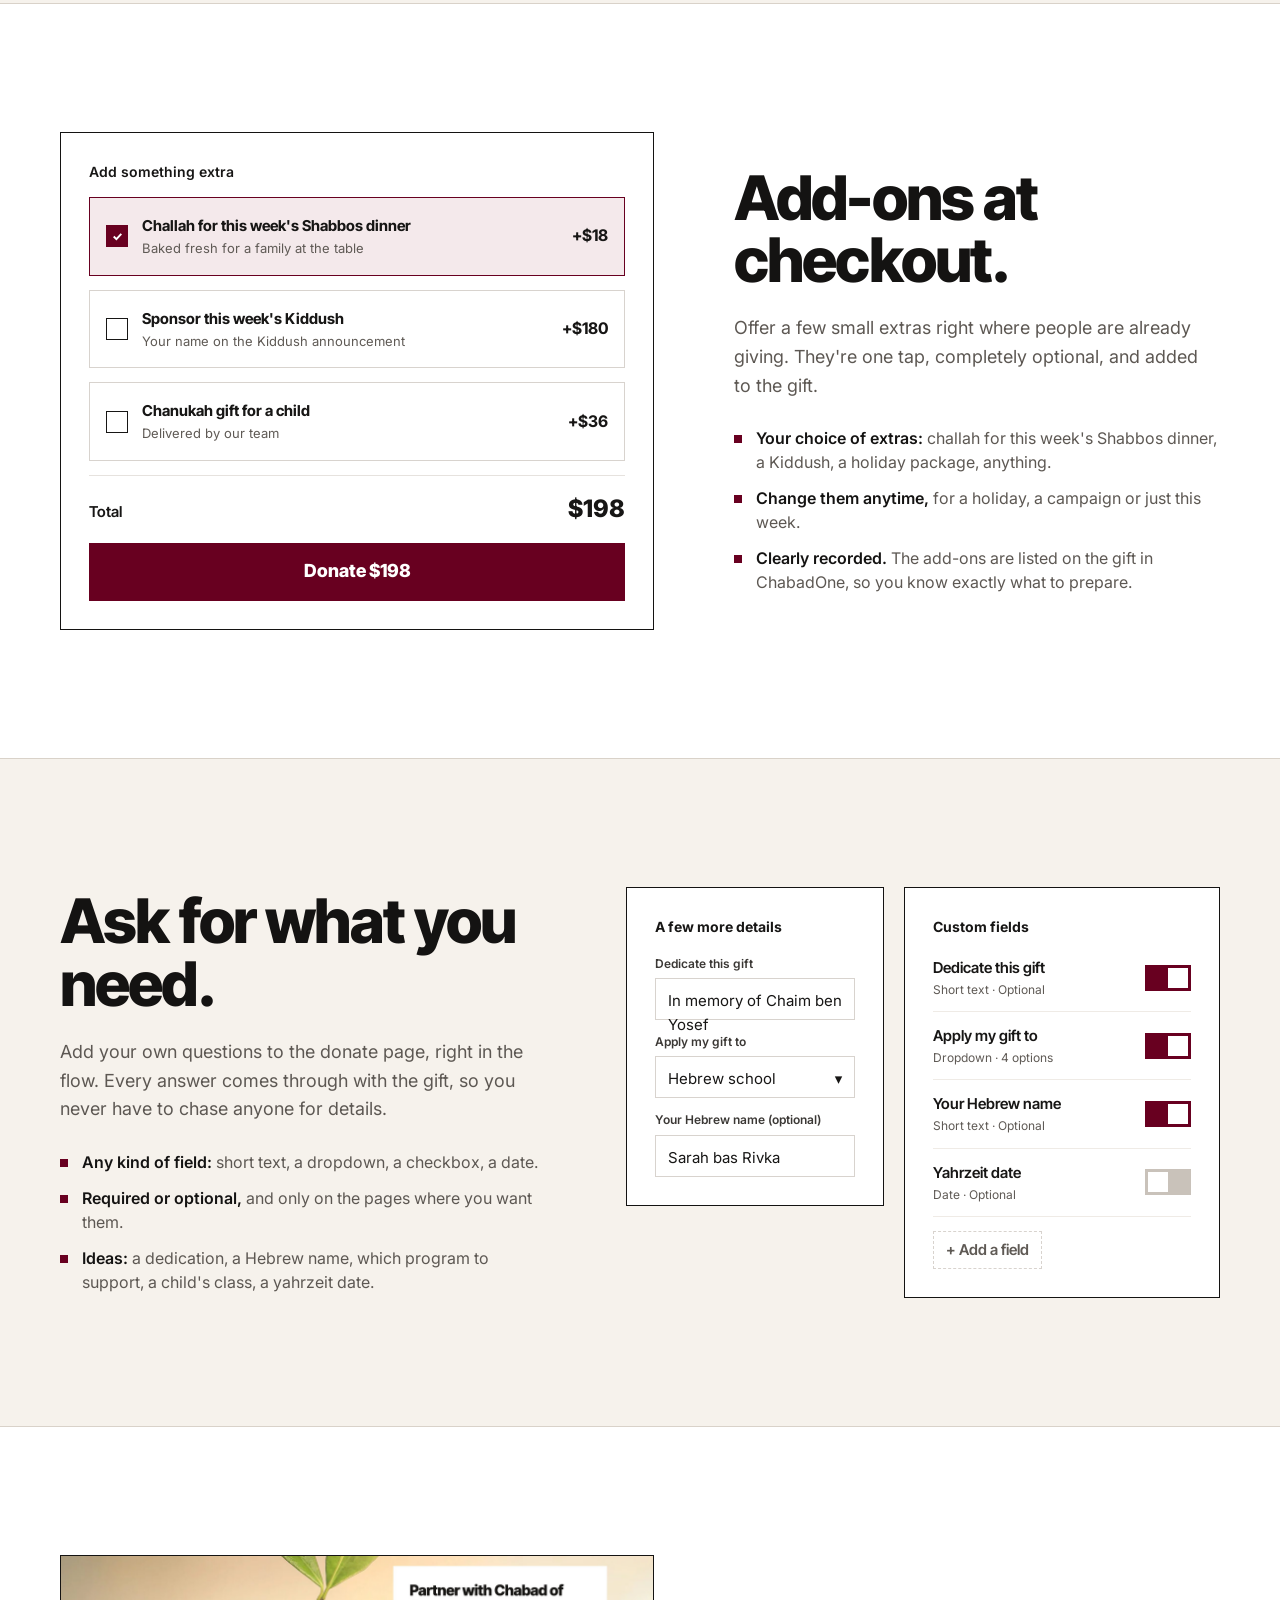
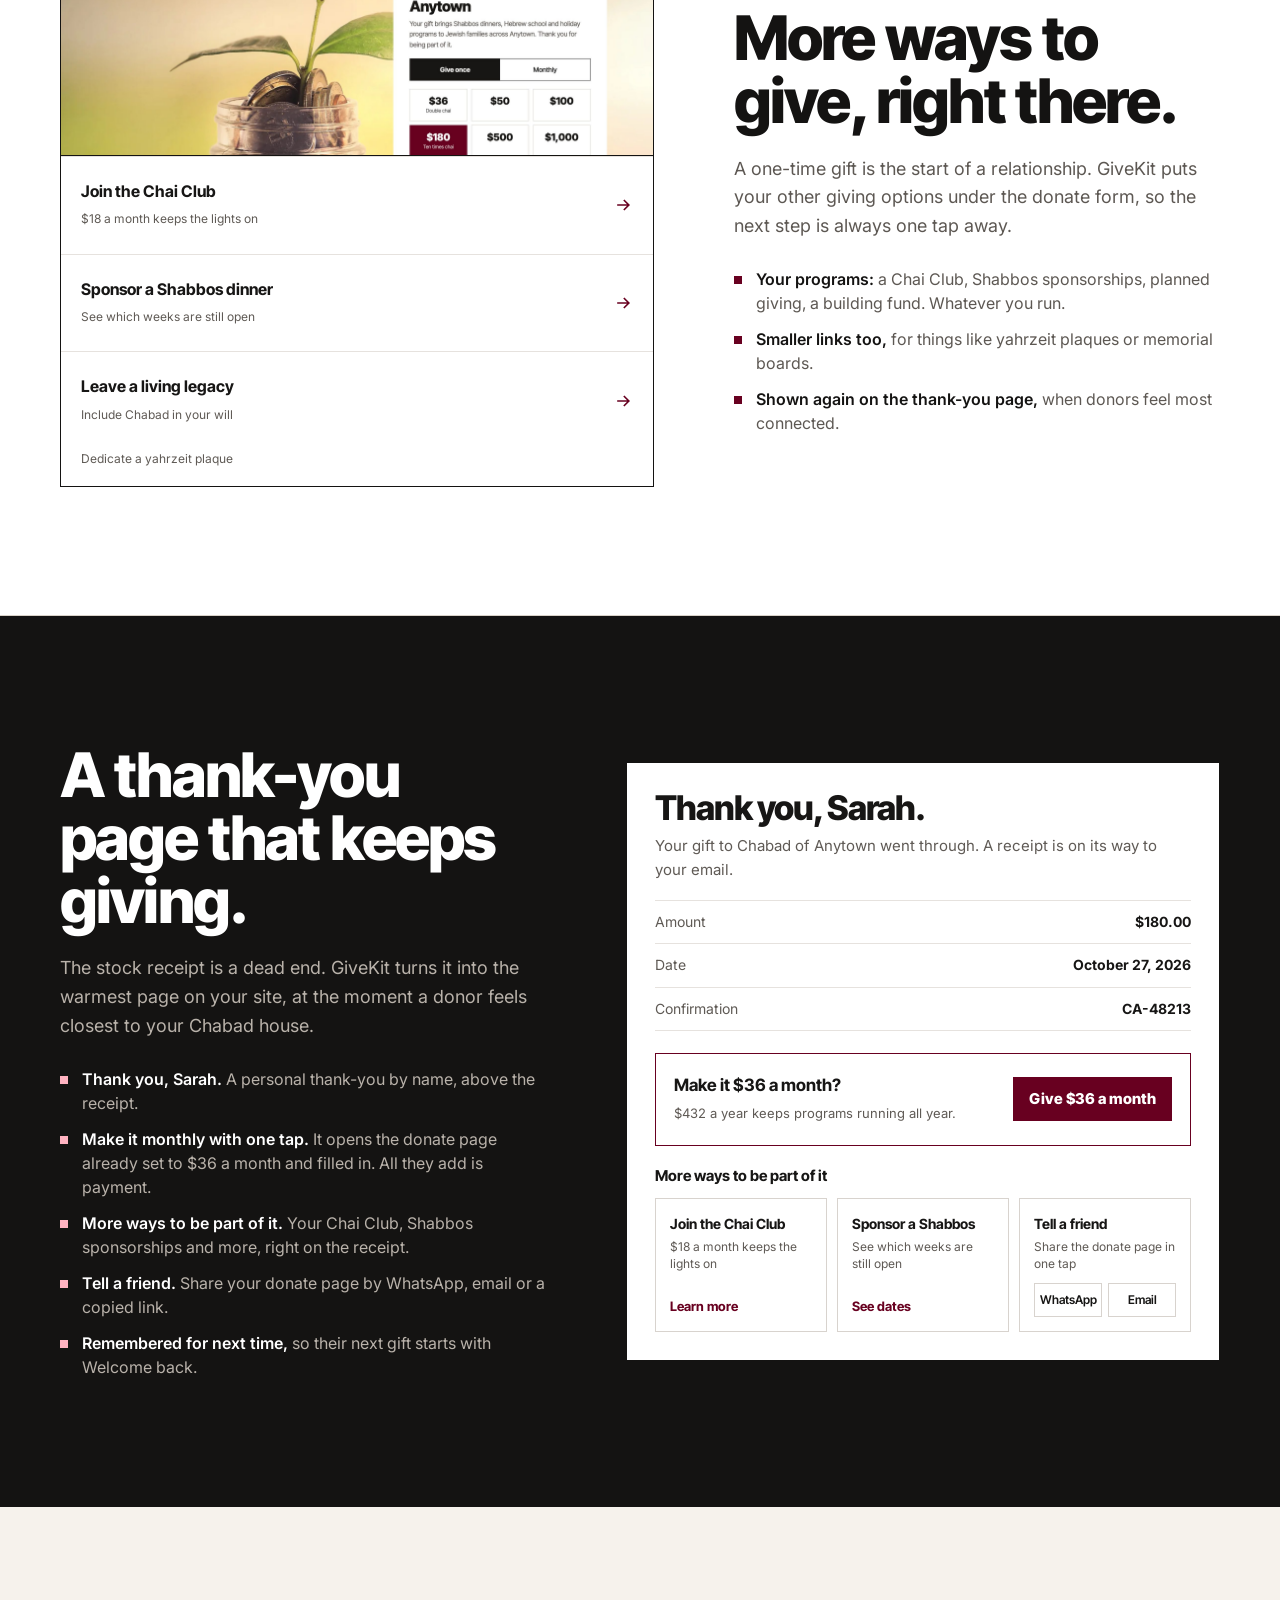
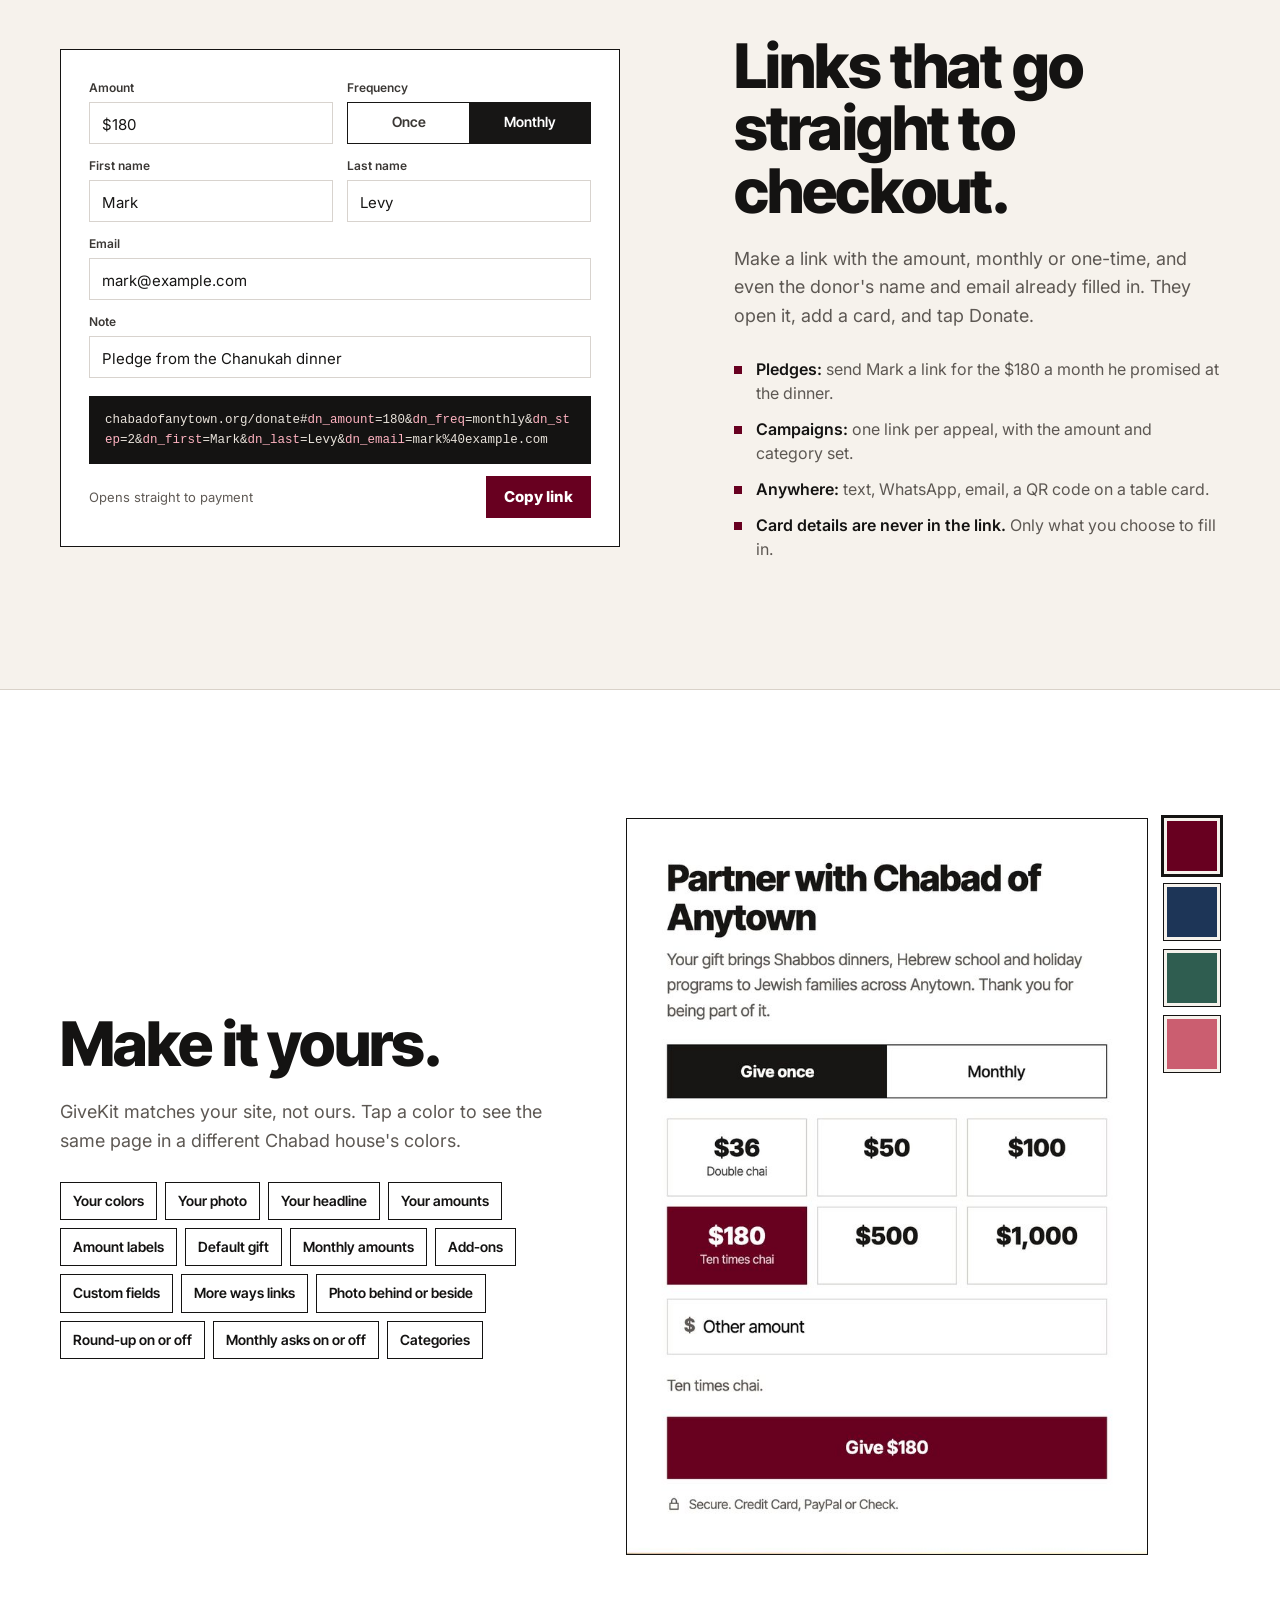
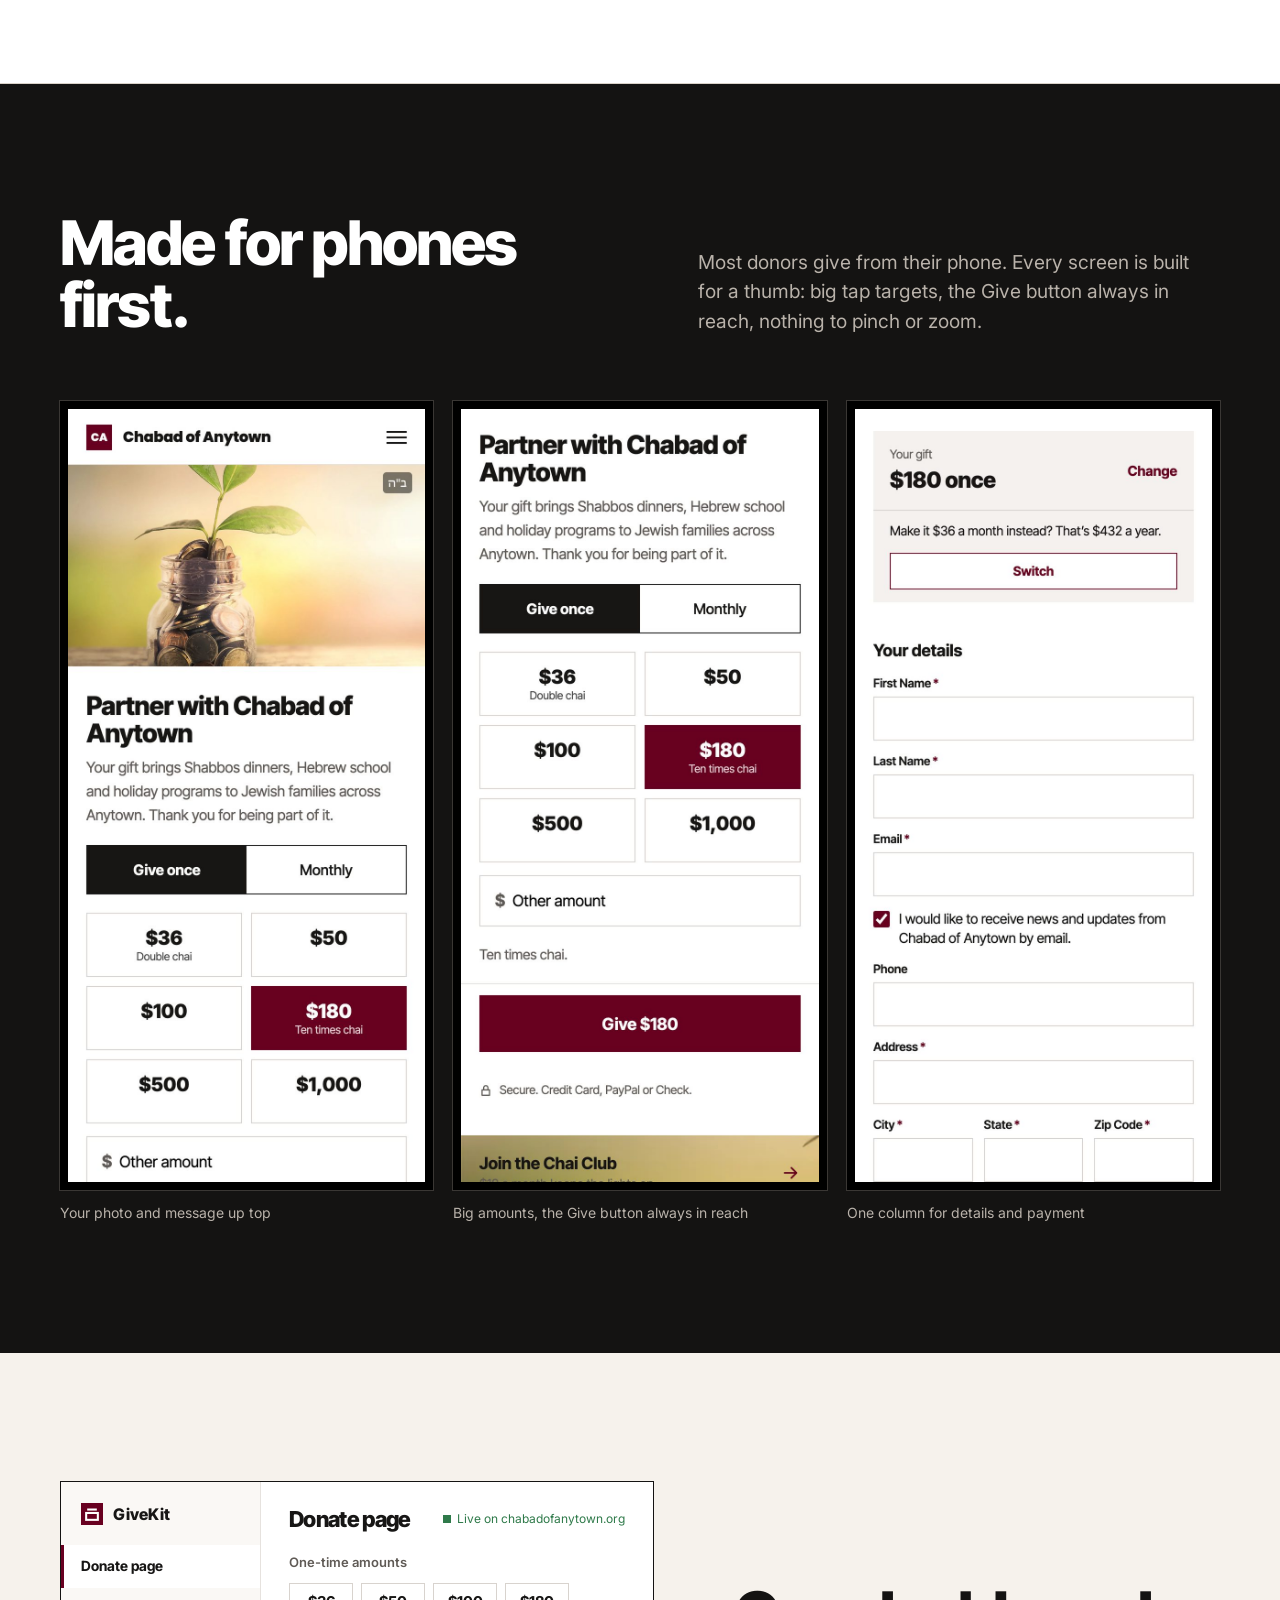
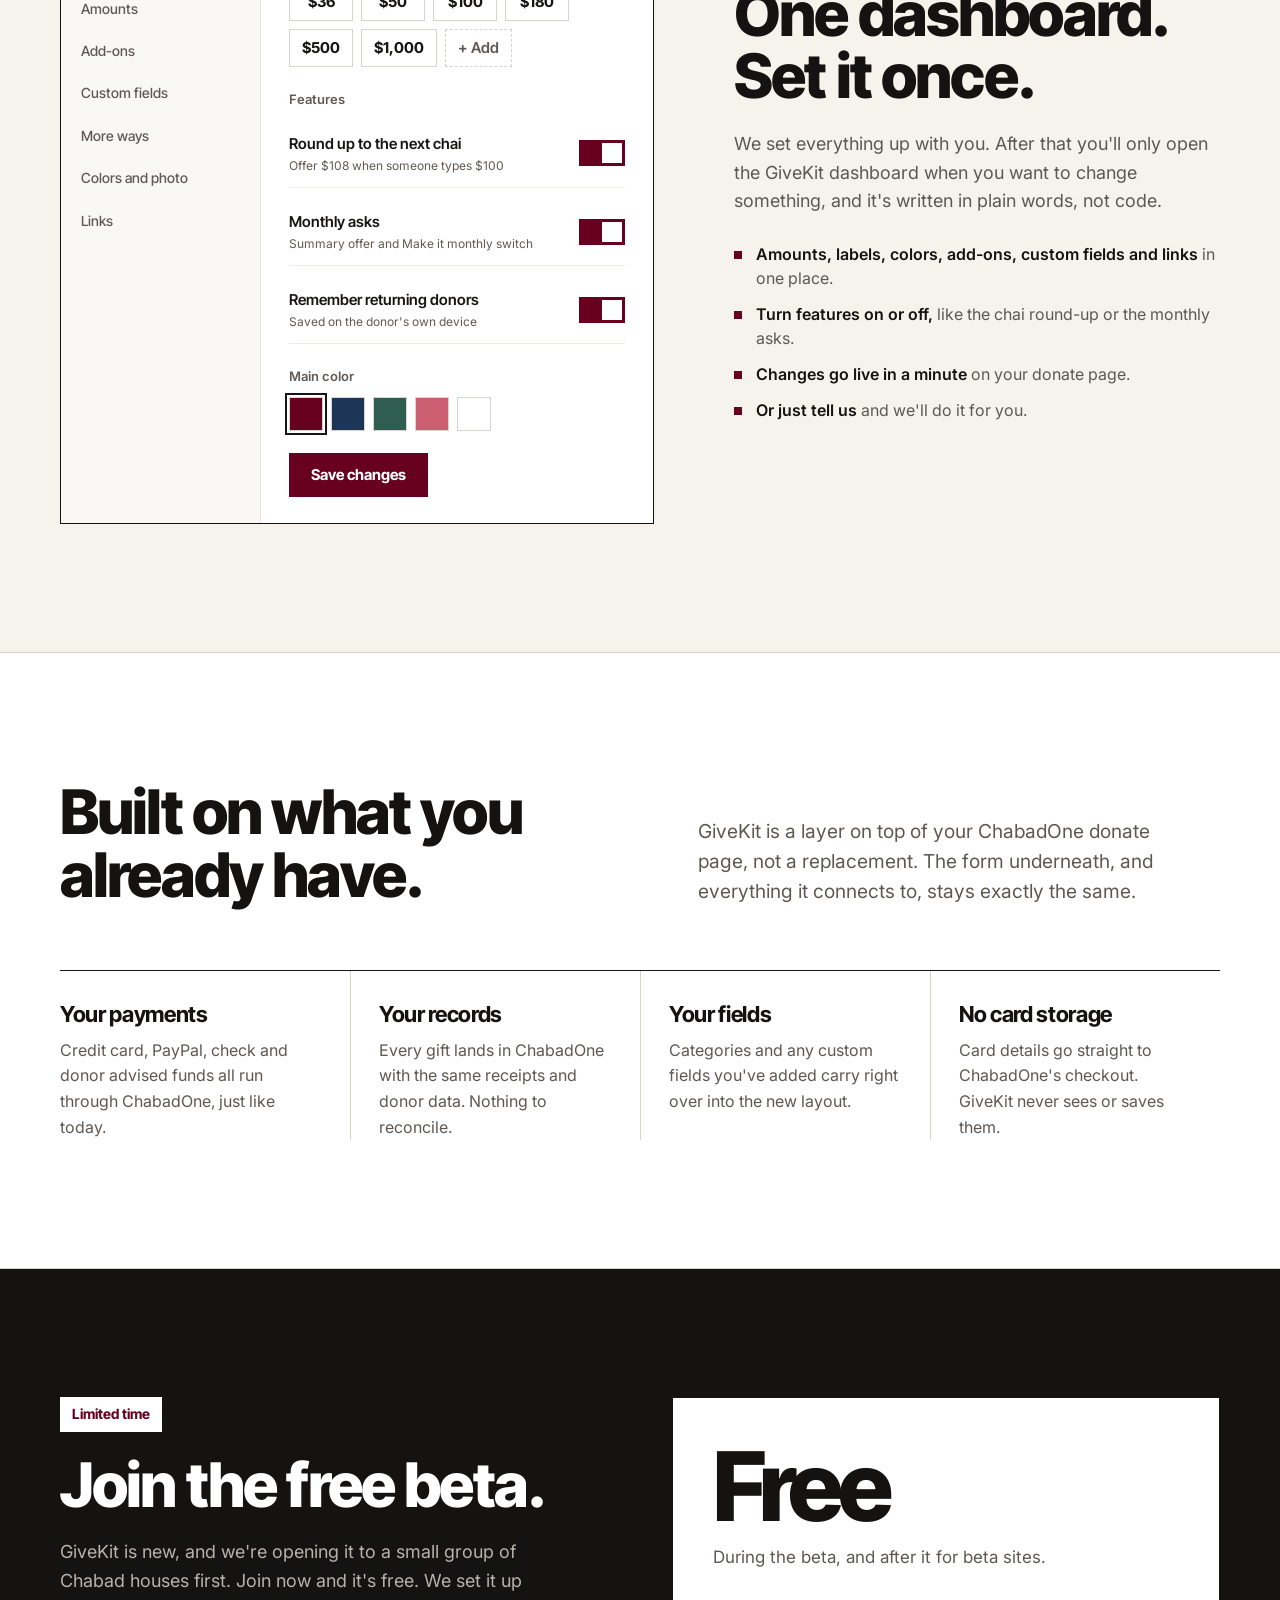
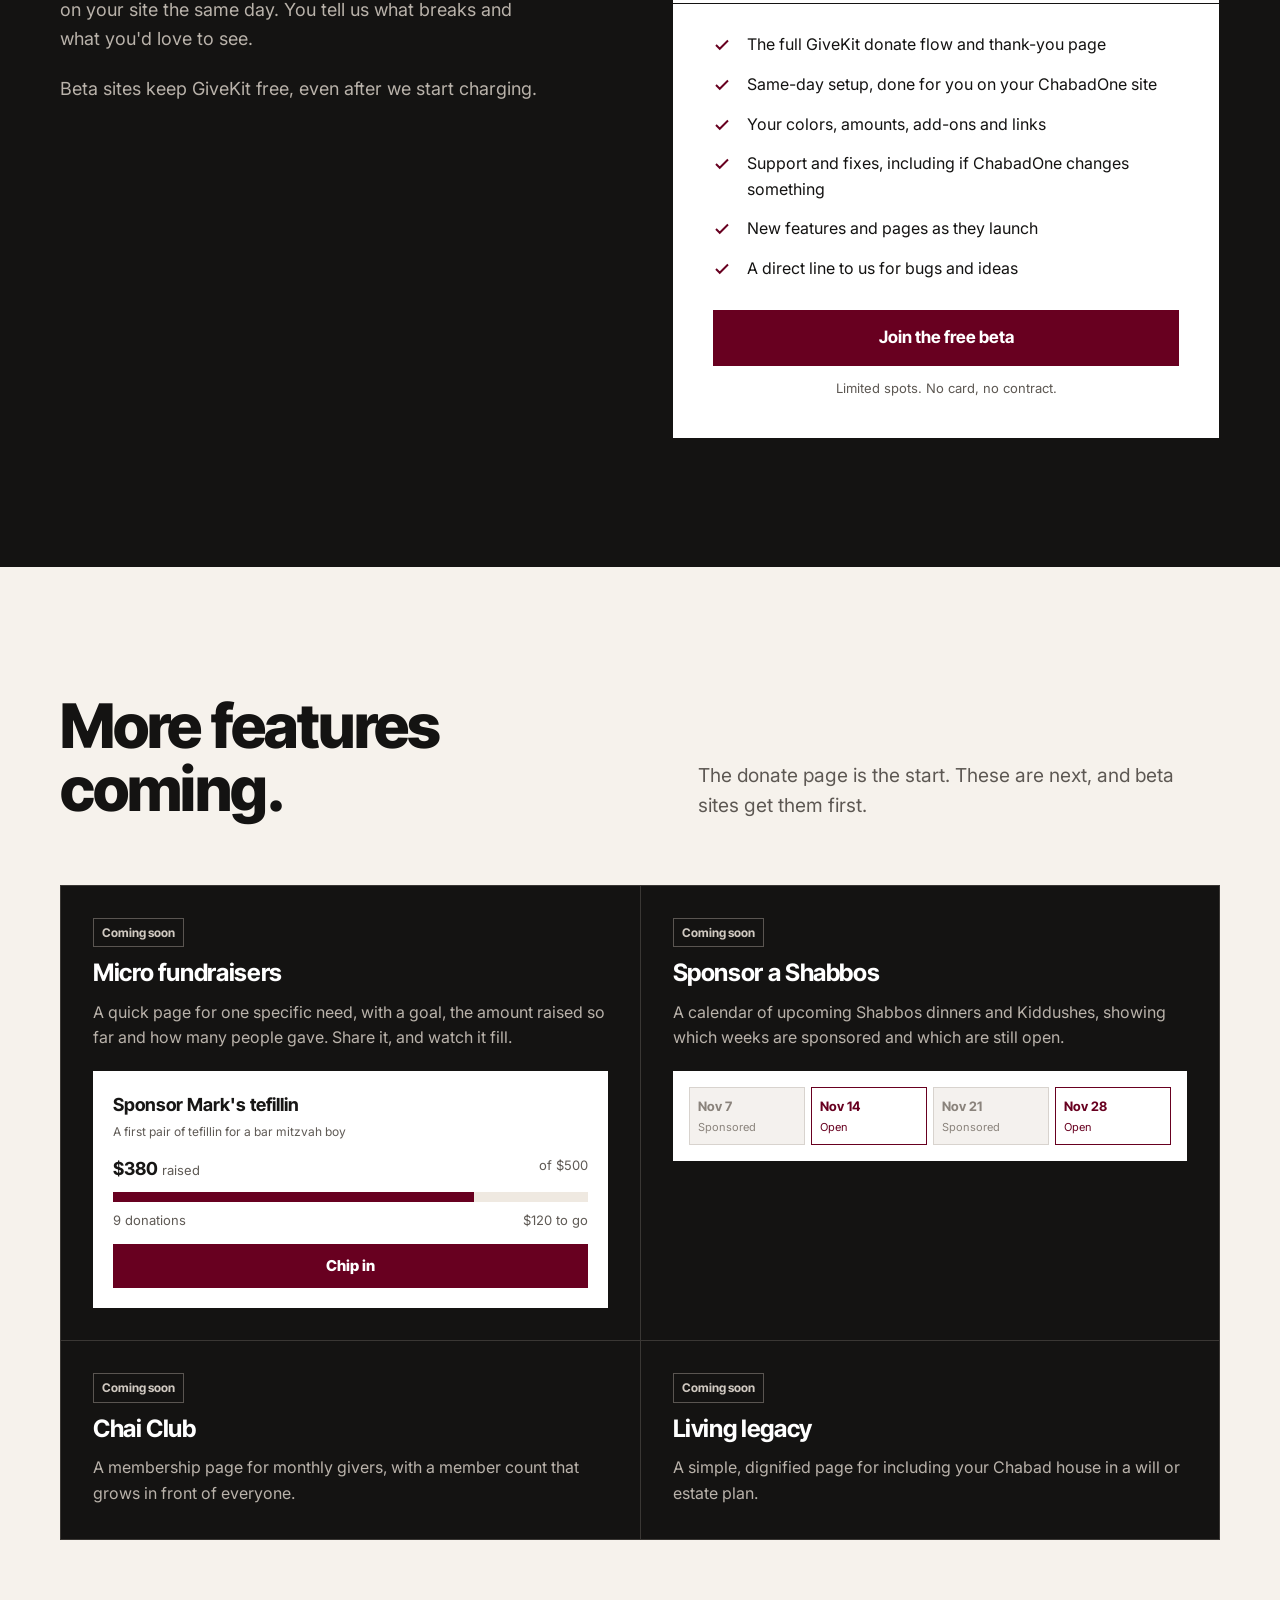
==== commit bebd5f81: "GiveKit landing: solid nav background Co-Authored-By: Claude Opus 5.5 <noreply@anthropic.com> Claude" ====
--- a/givekit/index.html
+++ b/givekit/index.html
@@ -53,7 +53,7 @@
 :focus-visible { outline: 2px solid var(--accent); outline-offset: 3px; }
 
 /* nav */
-.nav { position: sticky; top: 0; z-index: 40; background: rgba(246, 242, 236, .94); backdrop-filter: blur(10px); -webkit-backdrop-filter: blur(10px); border-bottom: 1px solid var(--line); }
+.nav { position: sticky; top: 0; z-index: 40; background: var(--paper); border-bottom: 1px solid var(--line); }
 .nav .wrap { display: flex; align-items: center; justify-content: space-between; height: 72px; gap: 24px; }
 .brand { display: flex; align-items: baseline; gap: 10px; text-decoration: none; }
 .brand-mark { align-self: center; width: 28px; height: 28px; flex: none; }
